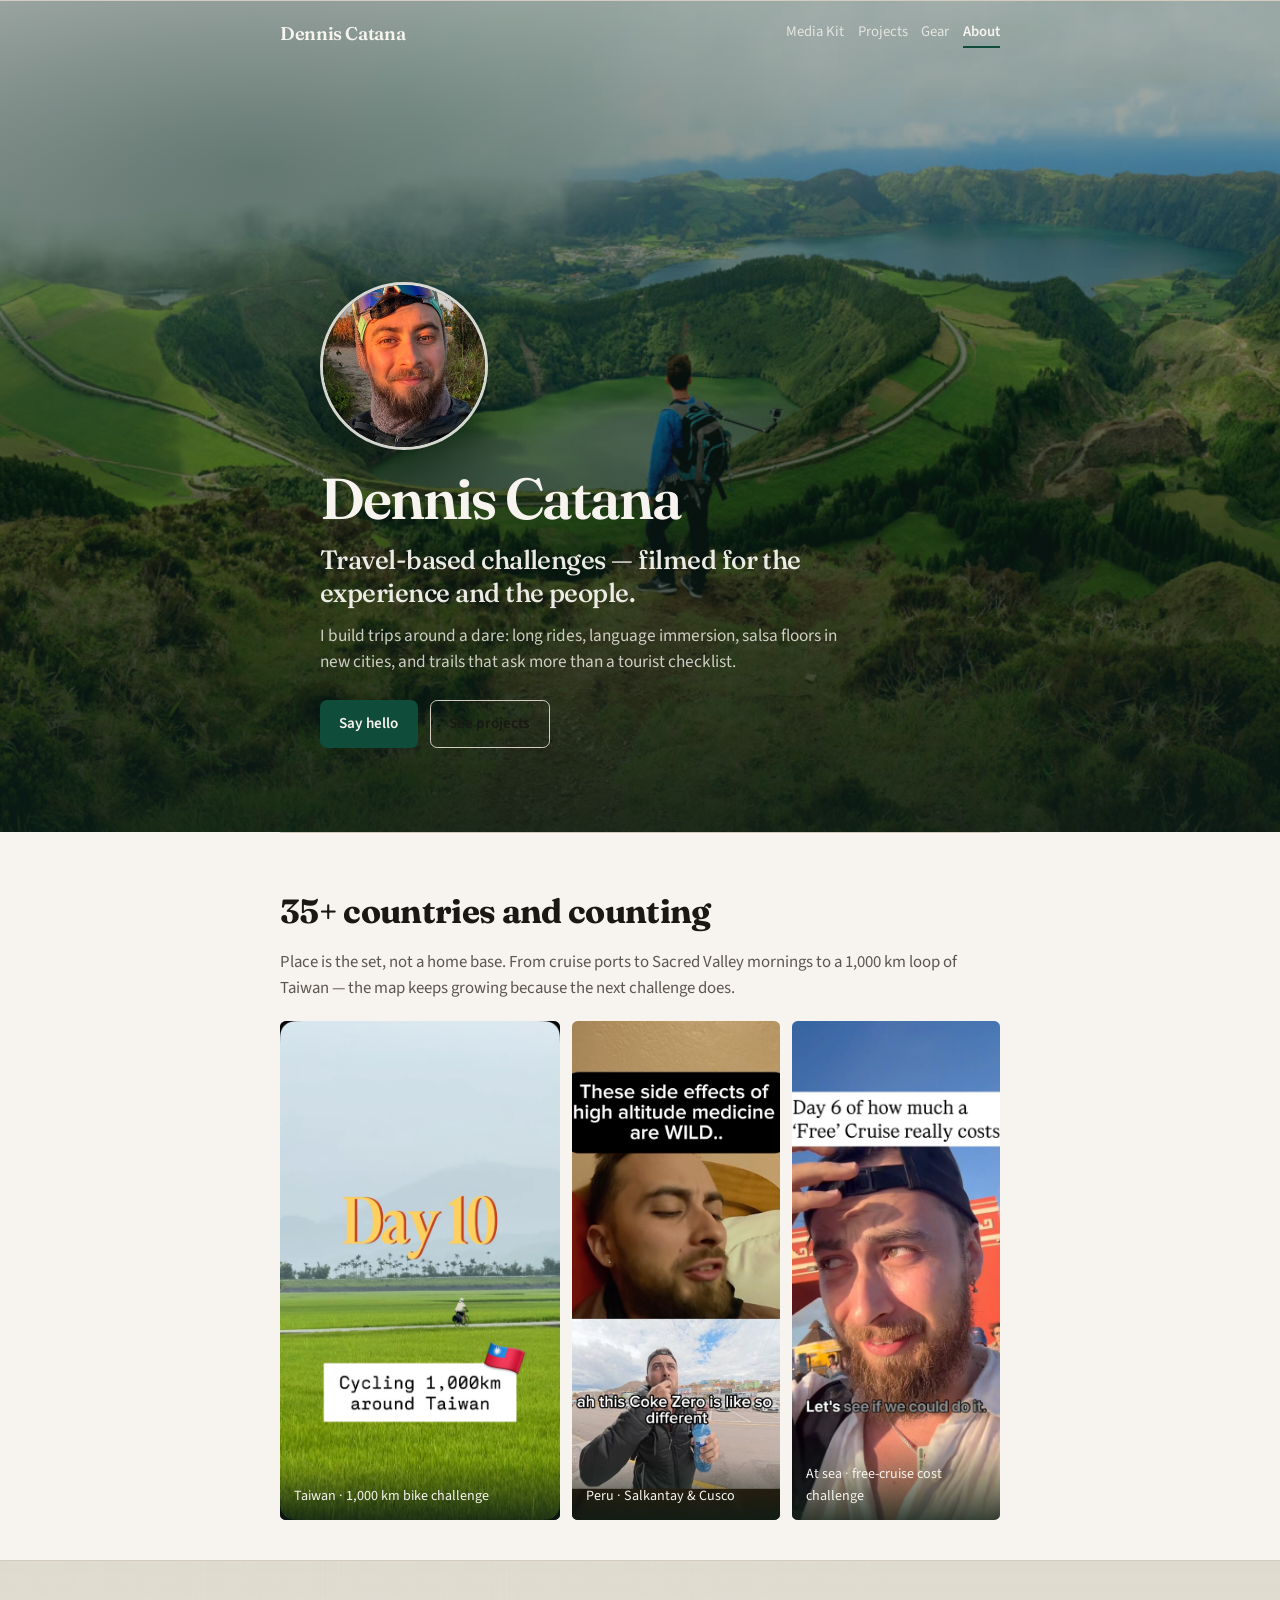
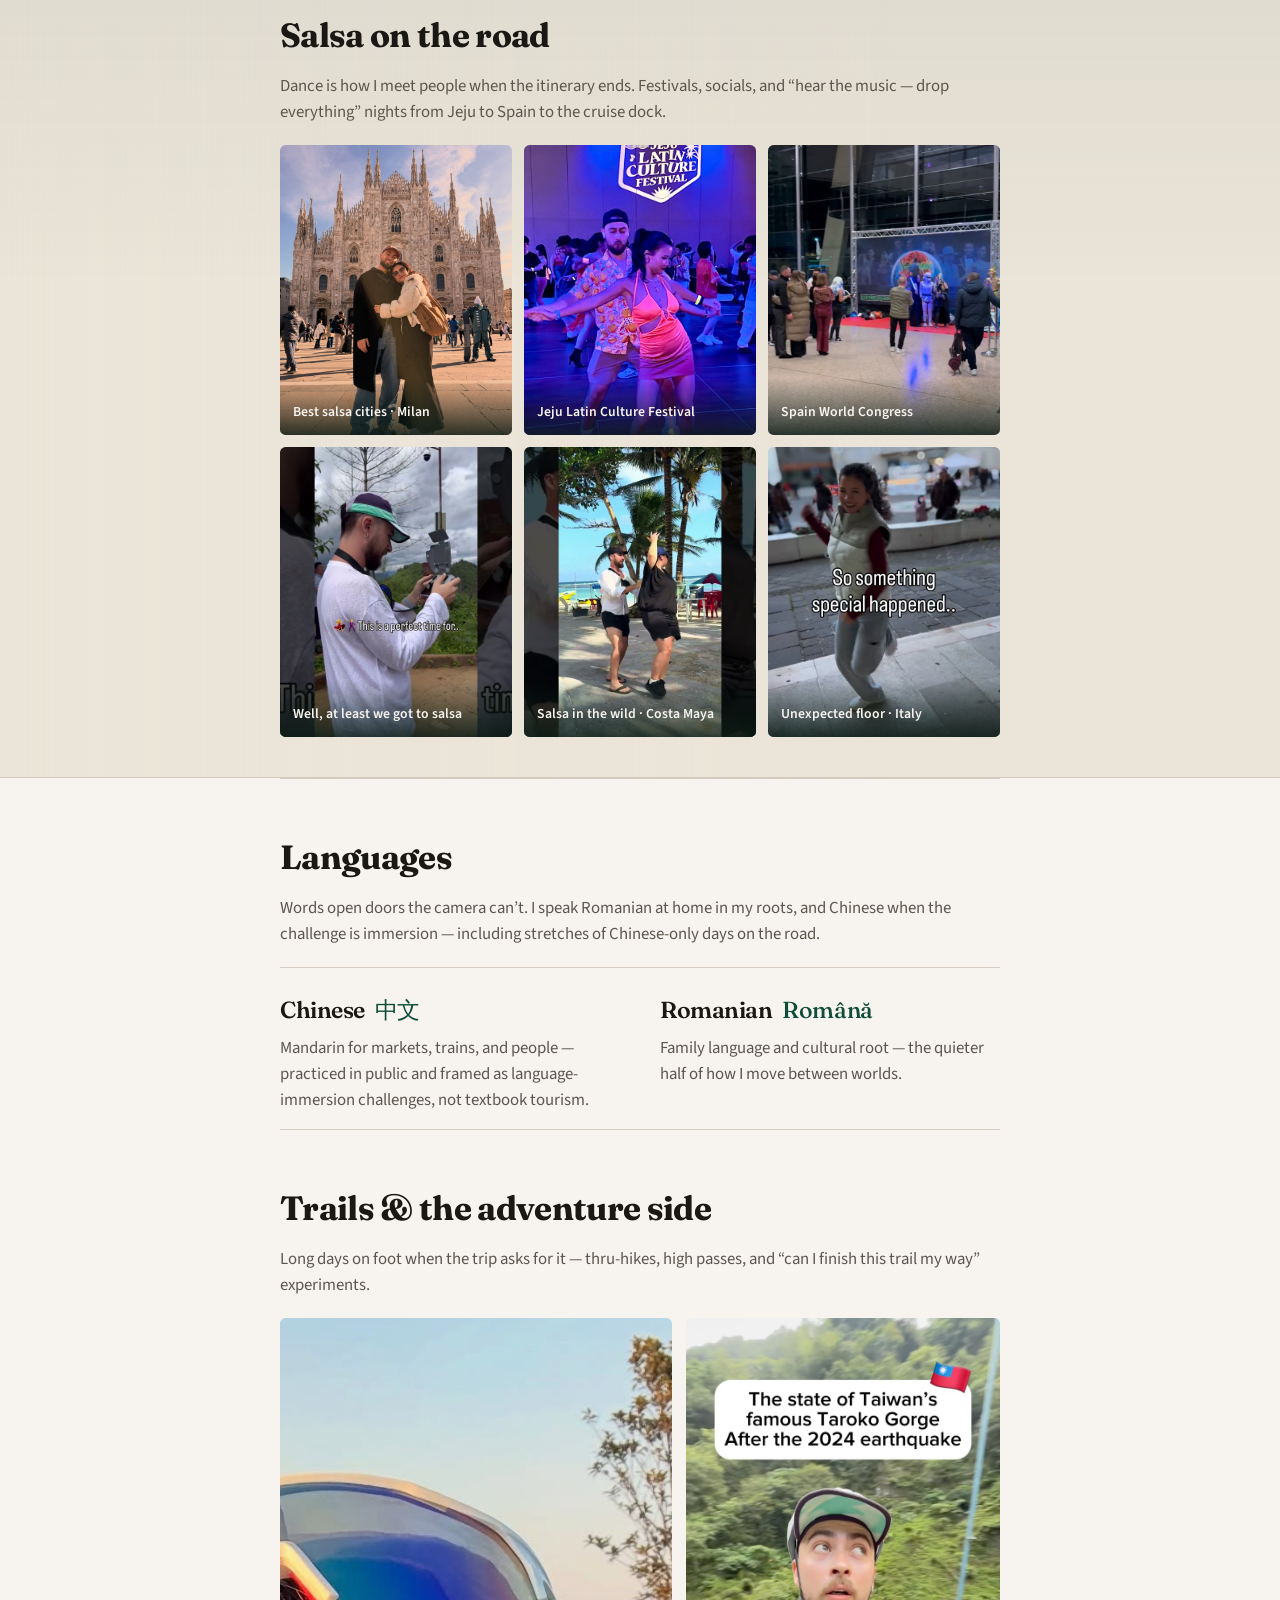
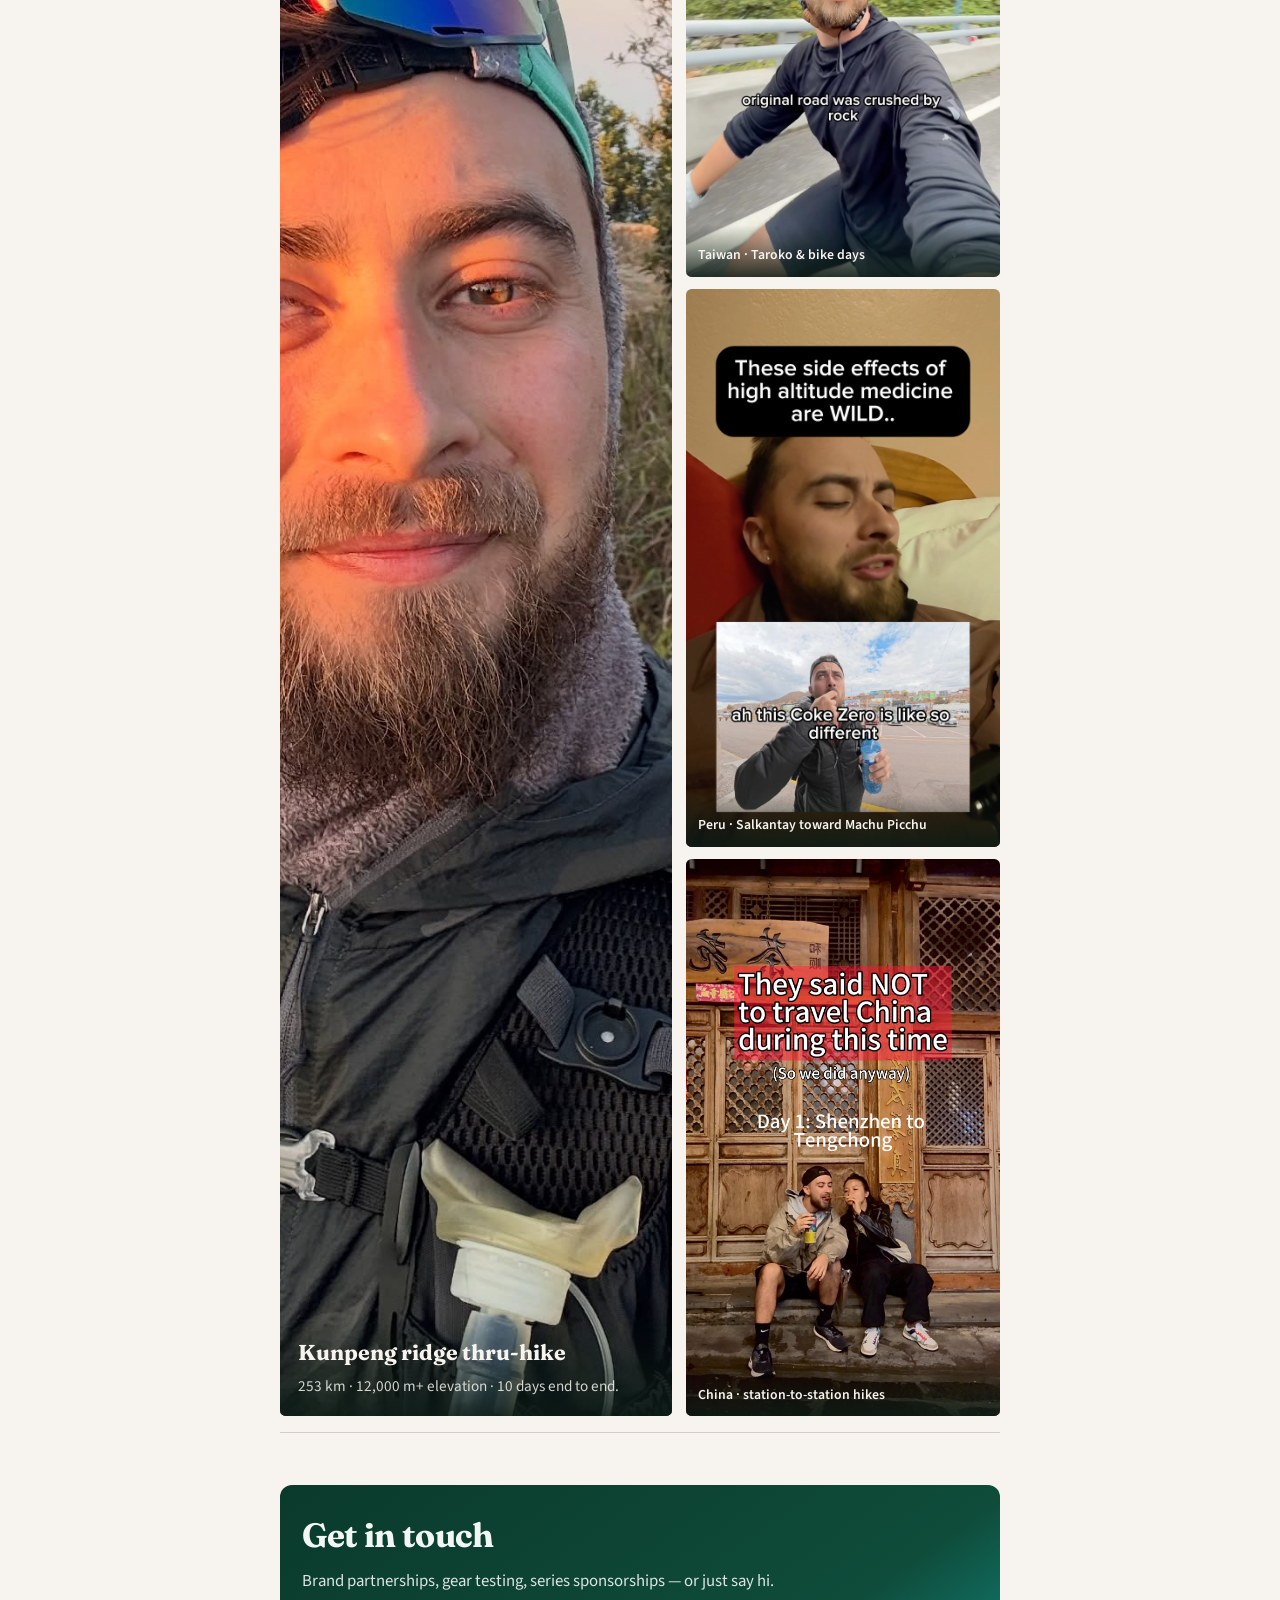
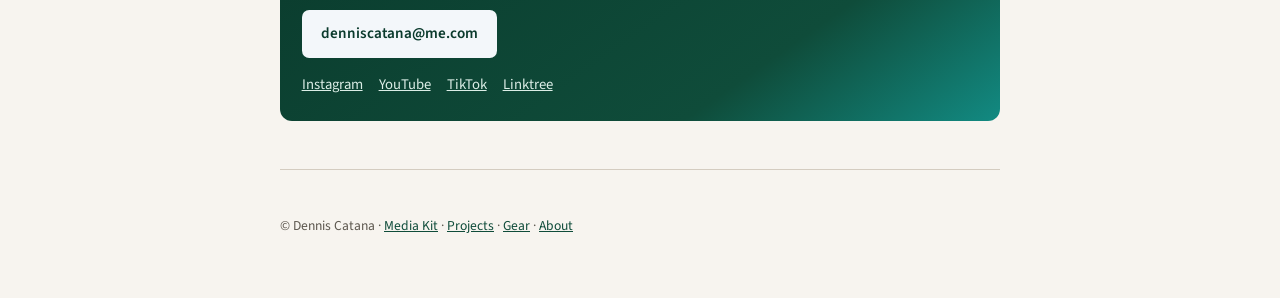
==== about.html @ beec0f06 "Build Out About page with portrait, travel, salsa, languages, trails Replace the thin About stub wit" ====
<!DOCTYPE html>
<html lang="en">
  <head>
    <meta charset="utf-8" />
    <meta name="viewport" content="width=device-width, initial-scale=1" />
    <title>About — Dennis Catana</title>
    <meta
      name="description"
      content="About Dennis Catana (@denniscatana) — travel-based challenges across 35+ countries, salsa on the road, Chinese &amp; Romanian, and long trails."
    />
    <link rel="preconnect" href="https://fonts.googleapis.com" />
    <link rel="preconnect" href="https://fonts.gstatic.com" crossorigin />
    <link
      href="https://fonts.googleapis.com/css2?family=Fraunces:opsz,wght@9..144,500;9..144,600&family=Source+Sans+3:wght@400;600&display=swap"
      rel="stylesheet"
    />
    <link rel="stylesheet" href="styles.css" />
  </head>
  <body class="page-about">
    <header class="site-header site-header--about wrap">
      <a class="logo" href="index.html">Dennis Catana</a>
      <nav class="nav no-print" aria-label="Primary">
        <a href="index.html">Media Kit</a>
        <a href="projects.html">Projects</a>
        <a href="gear.html">Gear</a>
        <a class="active" href="about.html">About</a>
      </nav>
    </header>

    <main id="top">
      <section class="about-hero" aria-label="About Dennis">
        <div class="about-hero__media" aria-hidden="true">
          <img
            src="assets/about/cover.jpg"
            alt=""
            width="2400"
            height="731"
            decoding="async"
            fetchpriority="high"
          />
        </div>
        <div class="about-hero__veil" aria-hidden="true"></div>
        <div class="about-hero__inner wrap">
          <img
            class="about-hero__portrait"
            src="assets/about/portrait.jpg"
            alt="Dennis Catana on trail"
            width="320"
            height="320"
            decoding="async"
          />
          <p class="about-hero__brand">Dennis Catana</p>
          <h1 class="about-hero__headline">
            Travel-based challenges — filmed for the experience and the people.
          </h1>
          <p class="about-hero__lede">
            I build trips around a dare: long rides, language immersion, salsa floors in new cities,
            and trails that ask more than a tourist checklist.
          </p>
          <div class="about-hero__cta cta-row no-print">
            <a class="btn btn-primary" href="#contact">Say hello</a>
            <a class="btn btn-ghost btn-ghost--on-dark" href="projects.html">See projects</a>
          </div>
        </div>
      </section>

      <section id="travel" class="about-section wrap">
        <h2>35+ countries and counting</h2>
        <p class="section-intro">
          Place is the set, not a home base. From cruise ports to Sacred Valley mornings to a
          1,000&nbsp;km loop of Taiwan — the map keeps growing because the next challenge does.
        </p>
        <div class="about-mosaic" role="list">
          <figure class="about-mosaic__item about-mosaic__item--wide" role="listitem">
            <img src="assets/about/travel-taiwan.jpg" alt="Cycling through Taiwan" width="1200" height="800" loading="lazy" />
            <figcaption>Taiwan · 1,000&nbsp;km bike challenge</figcaption>
          </figure>
          <figure class="about-mosaic__item" role="listitem">
            <img src="assets/about/travel-peru.jpg" alt="Peru trek landscape" width="800" height="1000" loading="lazy" />
            <figcaption>Peru · Salkantay &amp; Cusco</figcaption>
          </figure>
          <figure class="about-mosaic__item" role="listitem">
            <img src="assets/about/travel-cruise.jpg" alt="Cruise travel still" width="800" height="1000" loading="lazy" />
            <figcaption>At sea · free-cruise cost challenge</figcaption>
          </figure>
        </div>
      </section>

      <section id="salsa" class="about-section about-section--band">
        <div class="wrap">
          <h2>Salsa on the road</h2>
          <p class="section-intro">
            Dance is how I meet people when the itinerary ends. Festivals, socials, and
            “hear the music — drop everything” nights from Jeju to Spain to the cruise dock.
          </p>
          <div class="about-gallery">
            <a
              class="about-gallery__cell"
              href="https://www.instagram.com/p/DWNm6orlNUp/"
              target="_blank"
              rel="noopener"
            >
              <img src="assets/about/salsa-cities.jpg" alt="Salsa travel in Milan" width="800" height="1000" loading="lazy" />
              <span class="about-gallery__label">Best salsa cities · Milan</span>
            </a>
            <a
              class="about-gallery__cell"
              href="https://www.instagram.com/reel/DMVminIO8F7/"
              target="_blank"
              rel="noopener"
            >
              <img src="assets/about/salsa-jeju.jpg" alt="Salsa at Jeju Latin Culture Festival" width="800" height="1000" loading="lazy" />
              <span class="about-gallery__label">Jeju Latin Culture Festival</span>
            </a>
            <a
              class="about-gallery__cell"
              href="https://www.instagram.com/reel/DW3nvwpD9F5/"
              target="_blank"
              rel="noopener"
            >
              <img src="assets/about/salsa-spain.jpg" alt="Salsa congress in Spain" width="800" height="1000" loading="lazy" />
              <span class="about-gallery__label">Spain World Congress</span>
            </a>
            <a
              class="about-gallery__cell"
              href="https://www.youtube.com/watch?v=R69nSvYVrhM"
              target="_blank"
              rel="noopener"
            >
              <img src="assets/about/salsa-yt-0.jpg" alt="Salsa clip from YouTube" width="1280" height="720" loading="lazy" />
              <span class="about-gallery__label">Well, at least we got to salsa</span>
            </a>
            <a
              class="about-gallery__cell"
              href="https://www.youtube.com/watch?v=ZdBHVzDdWPQ"
              target="_blank"
              rel="noopener"
            >
              <img src="assets/about/salsa-yt-1.jpg" alt="Street salsa when music starts" width="1280" height="720" loading="lazy" />
              <span class="about-gallery__label">Salsa in the wild · Costa Maya</span>
            </a>
            <a
              class="about-gallery__cell"
              href="https://www.instagram.com/reel/DWVgsiQCAW4/"
              target="_blank"
              rel="noopener"
            >
              <img src="assets/about/salsa-street.jpg" alt="Unexpected dance moment on the road" width="800" height="1000" loading="lazy" />
              <span class="about-gallery__label">Unexpected floor · Italy</span>
            </a>
          </div>
        </div>
      </section>

      <section id="languages" class="about-section wrap">
        <h2>Languages</h2>
        <p class="section-intro">
          Words open doors the camera can’t. I speak Romanian at home in my roots, and Chinese
          when the challenge is immersion — including stretches of Chinese-only days on the road.
        </p>
        <ul class="about-langs">
          <li class="about-langs__item">
            <p class="about-langs__name">Chinese <span lang="zh">中文</span></p>
            <p class="about-langs__note">
              Mandarin for markets, trains, and people — practiced in public and framed as
              language-immersion challenges, not textbook tourism.
            </p>
          </li>
          <li class="about-langs__item">
            <p class="about-langs__name">Romanian <span lang="ro">Română</span></p>
            <p class="about-langs__note">
              Family language and cultural root — the quieter half of how I move between worlds.
            </p>
          </li>
        </ul>
      </section>

      <section id="adventure" class="about-section wrap">
        <h2>Trails &amp; the adventure side</h2>
        <p class="section-intro">
          Long days on foot when the trip asks for it — thru-hikes, high passes, and “can I finish
          this trail my way” experiments.
        </p>
        <div class="about-adventure">
          <a
            class="about-adventure__feature"
            href="https://www.instagram.com/p/DW4D0SaD7mV/"
            target="_blank"
            rel="noopener"
          >
            <img
              src="assets/about/adventure-kunpeng.jpg"
              alt="Kunpeng ridge thru-hike"
              width="1200"
              height="900"
              loading="lazy"
            />
            <div class="about-adventure__copy">
              <h3>Kunpeng ridge thru-hike</h3>
              <p>253&nbsp;km · 12,000&nbsp;m+ elevation · 10 days end to end.</p>
            </div>
          </a>
          <div class="about-adventure__stack">
            <a
              class="about-adventure__tile"
              href="https://www.instagram.com/reel/DaZS0GGIxkK/"
              target="_blank"
              rel="noopener"
            >
              <img src="assets/about/adventure-taroko.jpg" alt="Taroko Gorge Taiwan" width="800" height="1000" loading="lazy" />
              <span>Taiwan · Taroko &amp; bike days</span>
            </a>
            <a
              class="about-adventure__tile"
              href="projects.html"
            >
              <img src="assets/about/adventure-peru.jpg" alt="Peru high-altitude trek" width="800" height="1000" loading="lazy" />
              <span>Peru · Salkantay toward Machu Picchu</span>
            </a>
            <a
              class="about-adventure__tile"
              href="projects.html"
            >
              <img src="assets/about/adventure-china.jpg" alt="Trail day in China" width="800" height="1000" loading="lazy" />
              <span>China · station-to-station hikes</span>
            </a>
          </div>
        </div>
      </section>

      <section id="contact" class="about-section wrap">
        <div class="contact-box">
          <h2>Get in touch</h2>
          <p>Brand partnerships, gear testing, series sponsorships — or just say hi.</p>
          <a class="btn btn-primary" href="mailto:denniscatana@me.com">denniscatana@me.com</a>
          <div class="links">
            <a href="https://www.instagram.com/denniscatana/" target="_blank" rel="noopener">Instagram</a>
            <a href="https://www.youtube.com/@denniscatana" target="_blank" rel="noopener">YouTube</a>
            <a href="https://www.tiktok.com/@denniscatanaa" target="_blank" rel="noopener">TikTok</a>
            <a href="https://linktr.ee/denniscatana" target="_blank" rel="noopener">Linktree</a>
          </div>
        </div>
      </section>
    </main>

    <footer class="site-footer wrap">
      <p>
        © Dennis Catana ·
        <a href="index.html">Media Kit</a> ·
        <a href="projects.html">Projects</a> ·
        <a href="gear.html">Gear</a> ·
        <a href="about.html">About</a>
      </p>
    </footer>
  </body>
</html>
---- styles.css ----
:root {
  --bg: #f7f4ef;
  --bg-deep: #ebe4d8;
  --ink: #1a1814;
  --muted: #5c574e;
  --line: #d4ccc0;
  --accent: #0f4c3a;
  --accent-soft: #dceee7;
  --accent-deep: #0a3a2c;
  --card: #fffcf7;
  --max: 720px;
  --font-display: "Fraunces", Georgia, serif;
  --font-body: "Source Sans 3", system-ui, sans-serif;
  --hero-ink: #f7f4ef;
  --hero-muted: rgba(247, 244, 239, 0.8);
}

*,
*::before,
*::after {
  box-sizing: border-box;
}

html {
  scroll-behavior: smooth;
}

body {
  margin: 0;
  font-family: var(--font-body);
  font-size: 1.05rem;
  line-height: 1.55;
  color: var(--ink);
  background:
    radial-gradient(1200px 600px at 10% -10%, #e8f0ea 0%, transparent 55%),
    radial-gradient(900px 500px at 100% 0%, #f0e6d8 0%, transparent 50%),
    var(--bg);
}

a {
  color: var(--accent);
}

img {
  max-width: 100%;
  display: block;
}

.wrap {
  width: min(100% - 2rem, var(--max));
  margin-inline: auto;
}

.site-header {
  padding: 1.25rem 0 0.5rem;
  display: flex;
  align-items: center;
  justify-content: space-between;
  gap: 1rem;
  flex-wrap: wrap;
}

.logo {
  font-family: var(--font-display);
  font-weight: 600;
  font-size: 1.15rem;
  letter-spacing: -0.02em;
  text-decoration: none;
  color: var(--ink);
}

.nav {
  display: flex;
  gap: 0.85rem;
  flex-wrap: wrap;
  font-size: 0.92rem;
}

.nav a {
  text-decoration: none;
  color: var(--muted);
}

.nav a:hover {
  color: var(--accent);
}

.hero {
  padding: 2.5rem 0 2rem;
}

.eyebrow {
  font-size: 0.8rem;
  text-transform: uppercase;
  letter-spacing: 0.12em;
  color: var(--muted);
  margin: 0 0 0.75rem;
}

.hero h1 {
  font-family: var(--font-display);
  font-weight: 600;
  font-size: clamp(2.2rem, 6vw, 3.1rem);
  line-height: 1.1;
  letter-spacing: -0.03em;
  margin: 0 0 1rem;
}

.lede {
  font-size: 1.15rem;
  color: var(--muted);
  max-width: 38rem;
  margin: 0 0 1.5rem;
}

.meta-row {
  display: flex;
  flex-wrap: wrap;
  gap: 0.5rem 0.75rem;
  margin-bottom: 1.5rem;
}

.pill {
  display: inline-flex;
  align-items: center;
  padding: 0.35rem 0.7rem;
  border: 1px solid var(--line);
  border-radius: 999px;
  background: var(--card);
  font-size: 0.85rem;
  color: var(--muted);
  text-decoration: none;
}

.pill strong {
  color: var(--ink);
  font-weight: 600;
  margin-right: 0.25rem;
}

.cta-row {
  display: flex;
  flex-wrap: wrap;
  gap: 0.75rem;
}

.btn {
  display: inline-flex;
  align-items: center;
  justify-content: center;
  padding: 0.7rem 1.15rem;
  border-radius: 0.45rem;
  font-weight: 600;
  text-decoration: none;
  border: 1px solid transparent;
  cursor: pointer;
  font-family: inherit;
  font-size: 0.95rem;
}

.btn-primary {
  background: var(--accent);
  color: #f7f4ef;
}

.btn-ghost--on-dark,
button.btn-ghost--on-dark {
  border-color: rgba(243, 247, 250, 0.35);
  color: var(--hero-ink);
  background: transparent;
  -webkit-appearance: none;
  appearance: none;
}

.btn-ghost--on-dark:hover,
button.btn-ghost--on-dark:hover {
  background: rgba(243, 247, 250, 0.1);
  color: var(--hero-ink);
}

.btn-primary:hover {
  filter: brightness(1.08);
}

.btn-ghost {
  background: transparent;
  border-color: var(--line);
  color: var(--ink);
}

.btn-ghost:hover {
  background: var(--card);
}

section {
  padding: 2rem 0;
  border-top: 1px solid var(--line);
}

h2 {
  font-family: var(--font-display);
  font-size: 1.55rem;
  letter-spacing: -0.02em;
  margin: 0 0 0.75rem;
}

h3 {
  font-family: var(--font-display);
  font-size: 1.15rem;
  margin: 0 0 0.4rem;
}

.section-intro {
  color: var(--muted);
  margin: 0 0 1.25rem;
}

.stats {
  display: grid;
  grid-template-columns: repeat(3, 1fr);
  gap: 0.75rem;
}

@media (max-width: 560px) {
  .stats {
    grid-template-columns: repeat(2, 1fr);
  }
}

.stat {
  background: var(--card);
  border: 1px solid var(--line);
  border-radius: 0.6rem;
  padding: 1rem 0.9rem;
}

.stat .value {
  font-family: var(--font-display);
  font-size: 1.55rem;
  font-weight: 600;
  letter-spacing: -0.02em;
  color: var(--accent);
}

.stat .label {
  font-size: 0.8rem;
  color: var(--muted);
  margin-top: 0.2rem;
}

.kit-metrics {
  display: grid;
  grid-template-columns: repeat(3, minmax(0, 1fr));
  gap: 0.75rem;
  margin: 0 0 2rem;
}

.kit-metric {
  background: var(--card);
  border: 1px solid var(--line);
  border-radius: 0.75rem;
  padding: 1.15rem 1rem 1.05rem;
  text-align: left;
  color: inherit;
  display: flex;
  flex-direction: column;
  justify-content: space-between;
  gap: 0.55rem;
  min-height: 7.25rem;
}

.kit-metric--lead {
  background:
    linear-gradient(160deg, rgba(15, 76, 58, 0.08), transparent 55%),
    var(--card);
}

.kit-metric--action {
  cursor: pointer;
  text-decoration: none;
  font: inherit;
  transition: border-color 0.15s ease, transform 0.15s ease, box-shadow 0.15s ease;
}

.kit-metric--action:hover,
.kit-metric--action:focus-visible {
  border-color: rgba(15, 76, 58, 0.45);
  box-shadow: 0 8px 22px rgba(12, 40, 28, 0.08);
  transform: translateY(-1px);
  outline: none;
}

.kit-metric__title {
  font-family: var(--font-display);
  font-size: 0.92rem;
  font-weight: 600;
  letter-spacing: -0.01em;
  color: var(--ink);
}

.kit-metric__stack {
  list-style: none;
  margin: 0;
  padding: 0;
  display: grid;
  gap: 0.35rem;
  font-size: 0.98rem;
  line-height: 1.25;
  color: var(--muted);
}

.kit-metric__stack strong {
  font-family: var(--font-display);
  font-weight: 600;
  font-size: 1.12rem;
  letter-spacing: -0.03em;
  color: var(--accent);
  margin-right: 0.2rem;
}

.kit-metric__stack--compact {
  gap: 0.2rem;
  font-size: 0.84rem;
}

.kit-metric__stack--compact strong {
  font-size: 1rem;
}

.kit-metric--series .kit-metric__row {
  align-items: flex-start;
}

.kit-metric__series-name {
  font-family: var(--font-display);
  font-size: 0.84rem;
  font-weight: 600;
  letter-spacing: -0.015em;
  line-height: 1.25;
  color: var(--ink);
  display: -webkit-box;
  -webkit-line-clamp: 2;
  -webkit-box-orient: vertical;
  overflow: hidden;
}

.kit-metric__value {
  display: flex;
  align-items: center;
  gap: 0.4rem;
  flex-wrap: wrap;
  font-family: var(--font-display);
  font-size: clamp(1.35rem, 2.4vw, 1.75rem);
  font-weight: 600;
  letter-spacing: -0.03em;
  line-height: 1.05;
  color: var(--accent);
}

.kit-metric__row {
  display: flex;
  align-items: center;
  gap: 0.7rem;
  min-width: 0;
}

.kit-metric__thumb {
  width: 3.15rem;
  height: 4.05rem;
  object-fit: cover;
  border-radius: 0.45rem;
  flex: 0 0 auto;
  border: 1px solid rgba(15, 76, 58, 0.18);
  background: #1a3329;
}

.kit-metric__copy {
  min-width: 0;
  display: flex;
  flex-direction: column;
  gap: 0.35rem;
}

.kit-metric__ico {
  display: inline-flex;
  width: 1.05em;
  height: 1.05em;
  flex: 0 0 auto;
  color: var(--accent);
}

.kit-metric__ico svg {
  width: 100%;
  height: 100%;
  display: block;
}

.kit-metric__ico--trail {
  width: 0.85em;
  height: 0.85em;
  opacity: 0.85;
}

.kit-metric__label {
  font-size: 0.86rem;
  line-height: 1.35;
  color: var(--muted);
}

@media (max-width: 820px) {
  .kit-metrics {
    grid-template-columns: 1fr;
  }
}

.proof-list {
  list-style: none;
  padding: 0;
  margin: 1rem 0 0;
  display: grid;
  gap: 0.65rem;
}

.proof-list li {
  background: var(--card);
  border: 1px solid var(--line);
  border-radius: 0.55rem;
  padding: 0.85rem 1rem;
  display: grid;
  grid-template-columns: 1fr auto;
  gap: 0.35rem 1rem;
  align-items: baseline;
}

.proof-list .title {
  font-weight: 600;
}

.proof-list .views {
  font-family: var(--font-display);
  font-weight: 600;
  color: var(--accent);
  white-space: nowrap;
}

.proof-list .note {
  grid-column: 1 / -1;
  font-size: 0.88rem;
  color: var(--muted);
}

.card-stack {
  display: grid;
  gap: 0.85rem;
}

.card {
  background: var(--card);
  border: 1px solid var(--line);
  border-radius: 0.65rem;
  padding: 1.1rem 1.15rem;
}

.card .tag {
  display: inline-block;
  font-size: 0.72rem;
  text-transform: uppercase;
  letter-spacing: 0.1em;
  color: var(--accent);
  background: var(--accent-soft);
  padding: 0.2rem 0.5rem;
  border-radius: 999px;
  margin-bottom: 0.55rem;
}

.card p {
  margin: 0.35rem 0 0;
  color: var(--muted);
  font-size: 0.95rem;
}

.card ul {
  margin: 0.5rem 0 0;
  padding-left: 1.1rem;
  color: var(--muted);
  font-size: 0.95rem;
}

.rates {
  width: 100%;
  border-collapse: collapse;
  font-size: 0.95rem;
}

.rates th,
.rates td {
  text-align: left;
  padding: 0.65rem 0.4rem;
  border-bottom: 1px solid var(--line);
}

.rates th {
  font-size: 0.78rem;
  text-transform: uppercase;
  letter-spacing: 0.08em;
  color: var(--muted);
  font-weight: 600;
}

.fineprint {
  font-size: 0.85rem;
  color: var(--muted);
  margin-top: 0.75rem;
}

.contact-box {
  background: linear-gradient(145deg, var(--accent-deep) 0%, var(--accent) 70%, #128a82 100%);
  color: #f2f7f4;
  border-radius: 0.75rem;
  padding: 1.5rem 1.35rem;
}

.contact-box h2 {
  color: inherit;
  margin-bottom: 0.4rem;
}

.contact-box p {
  margin: 0 0 1rem;
  opacity: 0.9;
}

.contact-box a.btn-primary {
  background: #f3f7fa;
  color: var(--accent-deep);
}

.contact-box .links {
  display: flex;
  flex-wrap: wrap;
  gap: 0.75rem 1rem;
  margin-top: 1rem;
  font-size: 0.92rem;
}

.contact-box .links a {
  color: #dceee7;
}

.site-footer {
  padding: 2rem 0 3rem;
  color: var(--muted);
  font-size: 0.85rem;
  border-top: 1px solid var(--line);
}

/* ==========================================================================
   Media Kit redesign (index)
   ========================================================================== */

.page-kit .site-header--kit {
  position: absolute;
  top: 0;
  left: 0;
  right: 0;
  z-index: 5;
  width: min(100% - 2rem, var(--max));
  margin-inline: auto;
  padding-top: 1.25rem;
}

.page-kit .site-header--kit .logo,
.page-kit .site-header--kit .nav a {
  color: var(--hero-muted);
}

.page-kit .site-header--kit .logo {
  color: var(--hero-ink);
}

.page-kit .site-header--kit .nav a:hover,
.page-kit .site-header--kit .nav a.active {
  color: var(--hero-ink);
}

.page-kit .site-header--kit .nav a.active {
  border-bottom-color: rgba(243, 247, 250, 0.65);
}

.kit-hero {
  position: relative;
  min-height: min(100vh, 820px);
  display: flex;
  align-items: flex-end;
  padding: 6.5rem 0 3.25rem;
  color: var(--hero-ink);
  overflow: hidden;
  isolation: isolate;
}

.kit-hero__cover {
  position: absolute;
  inset: 0;
  z-index: 0;
  overflow: hidden;
}

.kit-hero__cover img {
  width: 100%;
  height: 100%;
  object-fit: cover;
  object-position: center 42%;
  transform: scale(1.04);
  animation: kit-cover-drift 22s ease-in-out infinite alternate;
}

.kit-hero__veil {
  position: absolute;
  inset: 0;
  z-index: 1;
  pointer-events: none;
  background:
    linear-gradient(
      180deg,
      rgba(6, 18, 14, 0.55) 0%,
      rgba(8, 28, 22, 0.42) 28%,
      rgba(10, 36, 28, 0.72) 62%,
      rgba(8, 24, 18, 0.92) 100%
    ),
    linear-gradient(
      105deg,
      rgba(8, 30, 22, 0.55) 0%,
      rgba(8, 30, 22, 0.15) 48%,
      rgba(12, 40, 32, 0.35) 100%
    );
}

.kit-hero__reels {
  position: relative;
  width: calc(100% + 2rem);
  margin: 0 -1rem 1.1rem;
  height: clamp(8.75rem, 20vw, 12.5rem);
  overflow: hidden;
  pointer-events: none;
  opacity: 0;
  mask-image: linear-gradient(
    90deg,
    transparent 0%,
    #000 8%,
    #000 92%,
    transparent 100%
  );
  -webkit-mask-image: linear-gradient(
    90deg,
    transparent 0%,
    #000 8%,
    #000 92%,
    transparent 100%
  );
  transition: opacity 0.6s ease;
}

.kit-hero__reels.is-ready {
  opacity: 1;
}

.kit-hero__reels-track {
  display: flex;
  align-items: flex-end;
  gap: 0.75rem;
  width: max-content;
  height: 100%;
  padding-inline: 0.5rem;
  will-change: transform;
  animation: none;
}

.kit-hero__reels.is-ready .kit-hero__reels-track {
  animation: kit-reels-scroll 28s linear infinite;
}

.kit-hero__reel {
  position: relative;
  flex: 0 0 auto;
  width: clamp(4.1rem, 8.5vw, 5.6rem);
  aspect-ratio: 9 / 16;
  border-radius: 0.7rem;
  overflow: hidden;
  border: 1px solid rgba(247, 244, 239, 0.35);
  box-shadow: 0 10px 28px rgba(0, 0, 0, 0.38);
  opacity: 0.88;
  transform: rotate(-3deg) translateY(0.2rem);
  filter: saturate(1.02) brightness(0.98);
}

.kit-hero__reel:nth-child(even) {
  transform: rotate(2.75deg) translateY(-0.35rem);
  opacity: 0.92;
}

.kit-hero__reel:nth-child(3n) {
  transform: rotate(-1.25deg) translateY(0.1rem);
  opacity: 0.86;
}

.kit-hero__reel img {
  width: 100%;
  height: 100%;
  object-fit: cover;
  display: block;
}

.kit-hero__reel-meta {
  position: absolute;
  left: 0.3rem;
  right: 0.3rem;
  bottom: 0.3rem;
  display: flex;
  flex-wrap: wrap;
  gap: 0.2rem 0.35rem;
  align-items: center;
  font-size: 0.56rem;
  font-weight: 600;
  letter-spacing: 0.01em;
  color: #f7f4ef;
  text-shadow: 0 1px 3px rgba(0, 0, 0, 0.75);
  line-height: 1;
}

.kit-hero__reel-stat {
  display: inline-flex;
  align-items: center;
  gap: 0.15rem;
  max-width: 100%;
}

.kit-hero__reel-ico {
  width: 0.7rem;
  height: 0.7rem;
  flex: 0 0 auto;
  filter: drop-shadow(0 1px 2px rgba(0, 0, 0, 0.65));
}

@keyframes kit-cover-drift {
  from {
    transform: scale(1.04) translate3d(0, 0, 0);
  }
  to {
    transform: scale(1.08) translate3d(-1.2%, 0.8%, 0);
  }
}

@keyframes kit-reels-scroll {
  from {
    transform: translate3d(0, 0, 0);
  }
  to {
    transform: translate3d(-50%, 0, 0);
  }
}

.kit-hero__inner {
  position: relative;
  z-index: 3;
  padding-bottom: 0.5rem;
  animation: kit-hero-rise 0.9s cubic-bezier(0.22, 1, 0.36, 1) both;
}

@keyframes kit-hero-rise {
  from {
    opacity: 0;
    transform: translateY(1.25rem);
  }
  to {
    opacity: 1;
    transform: translateY(0);
  }
}

.kit-hero__identity {
  display: flex;
  align-items: center;
  gap: 1rem;
  margin: 0 0 1.15rem;
  position: relative;
}

.kit-hero__avatar {
  width: clamp(4.5rem, 12vw, 6.5rem);
  height: clamp(4.5rem, 12vw, 6.5rem);
  border-radius: 50%;
  object-fit: cover;
  object-position: center 20%;
  border: 3px solid rgba(247, 244, 239, 0.92);
  box-shadow:
    0 0 0 1px rgba(0, 0, 0, 0.25),
    0 12px 28px rgba(0, 0, 0, 0.35);
  flex: 0 0 auto;
  background: #1a3329;
}

.kit-hero__brand {
  font-family: var(--font-display);
  font-weight: 600;
  font-size: clamp(2.35rem, 8.5vw, 4.25rem);
  line-height: 0.98;
  letter-spacing: -0.035em;
  margin: 0;
  min-width: 0;
  text-shadow:
    0 2px 18px rgba(0, 0, 0, 0.55),
    0 1px 2px rgba(0, 0, 0, 0.4);
}

.kit-hero__headline {
  font-family: var(--font-display);
  font-weight: 600;
  font-size: clamp(1.35rem, 3.6vw, 1.85rem);
  line-height: 1.25;
  letter-spacing: -0.02em;
  max-width: 22ch;
  margin: 0 0 1rem;
  color: var(--hero-ink);
  text-shadow: 0 1px 12px rgba(0, 0, 0, 0.35);
}

.kit-hero__lede {
  font-size: 1.08rem;
  line-height: 1.55;
  color: var(--hero-muted);
  max-width: 36rem;
  margin: 0 0 1.6rem;
  text-shadow: 0 1px 10px rgba(0, 0, 0, 0.3);
}

.kit-hero__cta {
  margin-bottom: 0.35rem;
}

.kit-section {
  padding: 2.5rem 0;
  border-top: 1px solid var(--line);
}

.kit-section--contact {
  border-top: none;
  padding-top: 1.5rem;
}

.kit-section__head {
  display: flex;
  align-items: baseline;
  justify-content: space-between;
  gap: 1rem;
  flex-wrap: wrap;
}

.kit-platforms {
  display: grid;
  gap: 0;
  border-top: 1px solid var(--line);
  margin-bottom: 1rem;
}

.kit-platform {
  display: grid;
  grid-template-columns: 1.1fr 1.2fr 1fr 1.3fr;
  gap: 0.5rem 0.75rem;
  align-items: baseline;
  padding: 0.95rem 0;
  border-bottom: 1px solid var(--line);
  text-decoration: none;
  color: inherit;
  transition: background 0.2s ease, padding-left 0.2s ease;
}

.kit-platform:hover {
  background: rgba(10, 107, 102, 0.05);
  padding-left: 0.35rem;
}

.kit-platform__name {
  font-family: var(--font-display);
  font-weight: 700;
  font-size: 1rem;
}

.kit-platform__handle {
  color: var(--muted);
  font-size: 0.9rem;
}

.kit-platform__stat {
  font-size: 0.88rem;
  color: var(--muted);
}

.kit-platform__stat strong {
  color: var(--ink);
  font-weight: 600;
}

@media (max-width: 640px) {
  .kit-platform {
    grid-template-columns: 1fr 1fr;
  }

  .kit-platform__handle {
    text-align: right;
  }
}

.kit-standout-heading {
  margin: 1.75rem 0 0.4rem;
  font-size: 1.25rem;
}

.kit-standout-intro {
  margin-bottom: 0.85rem;
}

.kit-expand-list {
  list-style: none;
  padding: 0;
  margin: 0;
  display: grid;
  gap: 0.65rem;
}

.kit-expand-list--pitch {
  margin-top: 0;
}

.kit-expand {
  background: var(--card);
  border: 1px solid var(--line);
  border-radius: 0.65rem;
  overflow: hidden;
  transition: box-shadow 0.2s ease;
}

.kit-expand.is-open {
  box-shadow: 0 10px 28px rgba(26, 24, 20, 0.08);
}

.kit-expand__hit {
  width: 100%;
  display: grid;
  grid-template-columns: 48px 1fr;
  gap: 0.85rem;
  align-items: center;
  min-height: 4.25rem;
  padding: 0.7rem 0.85rem;
  margin: 0;
  border: 0;
  background: transparent;
  color: inherit;
  font: inherit;
  text-align: left;
  cursor: pointer;
}

.kit-expand__hit:hover {
  background: rgba(15, 76, 58, 0.04);
}

.kit-expand.is-open .kit-expand__hit {
  border-bottom: 1px solid var(--line);
  background: rgba(15, 76, 58, 0.03);
}

.kit-expand__peek {
  display: block;
  width: 48px;
  height: 48px;
  border-radius: 0.4rem;
  overflow: hidden;
  background: var(--bg-deep);
  flex-shrink: 0;
}

.kit-expand__peek img {
  width: 100%;
  height: 100%;
  object-fit: cover;
  object-position: center top;
  display: block;
}

.kit-expand__peek--plain {
  background: linear-gradient(160deg, var(--accent-soft), var(--bg-deep));
}

.kit-expand__body {
  display: grid;
  grid-template-columns: 1fr auto;
  gap: 0.15rem 0.75rem;
  align-content: center;
  min-width: 0;
}

.kit-expand__status {
  grid-column: 1 / -1;
  font-size: 0.7rem;
  font-weight: 700;
  text-transform: uppercase;
  letter-spacing: 0.1em;
  color: var(--accent);
}

.kit-expand__title {
  font-family: var(--font-display);
  font-weight: 600;
  font-size: 1.02rem;
  letter-spacing: -0.015em;
}

.kit-expand__views {
  font-family: var(--font-display);
  font-weight: 600;
  color: var(--accent);
  white-space: nowrap;
  align-self: start;
}

.kit-expand__note {
  grid-column: 1 / -1;
  font-size: 0.86rem;
  color: var(--muted);
}

.kit-expand__panel {
  padding: 1rem 0.95rem 1.1rem;
  animation: kit-panel-in 0.28s ease;
}

.kit-expand__panel[hidden] {
  display: none;
}

.kit-expand__panel > p {
  margin: 0 0 0.55rem;
  color: var(--muted);
  font-size: 0.95rem;
}

.kit-expand__meta {
  font-size: 0.9rem !important;
  color: var(--ink) !important;
}

.kit-expand__focus {
  display: grid;
  grid-template-columns: minmax(140px, 180px) 1fr;
  gap: 1rem 1.15rem;
  align-items: start;
}

.kit-phone {
  position: relative;
  display: block;
  border-radius: 0.85rem;
  overflow: hidden;
  background: #111;
  aspect-ratio: 9 / 16;
  max-height: 320px;
  text-decoration: none;
  box-shadow: 0 8px 22px rgba(26, 24, 20, 0.16);
}

.kit-phone img {
  width: 100%;
  height: 100%;
  object-fit: cover;
  object-position: center top;
}

.kit-phone__stats {
  position: absolute;
  left: 0;
  right: 0;
  bottom: 0;
  display: flex;
  flex-wrap: wrap;
  gap: 0.35rem 0.65rem;
  padding: 1.6rem 0.65rem 0.65rem;
  background: linear-gradient(transparent, rgba(0, 0, 0, 0.72));
  color: #fff;
  font-size: 0.78rem;
  font-weight: 600;
}

.kit-expand__copy h3 {
  margin: 0 0 0.35rem;
  font-size: 1.25rem;
}

.kit-expand__platform {
  margin: 0 0 0.75rem;
  color: var(--muted);
  font-size: 0.9rem;
}

.kit-expand__metrics {
  display: flex;
  flex-wrap: wrap;
  gap: 0.45rem 0.85rem;
  margin-bottom: 0.85rem;
  font-size: 0.9rem;
  color: var(--muted);
}

.kit-expand__metrics strong {
  color: var(--ink);
  font-family: var(--font-display);
  font-weight: 600;
}

.kit-expand__metrics--series {
  gap: 0.55rem;
}

.kit-expand__metric--hl {
  display: inline-flex;
  align-items: baseline;
  gap: 0.25rem;
  padding: 0.35rem 0.65rem;
  border-radius: 0.45rem;
  background: rgba(15, 76, 58, 0.1);
  border: 1px solid rgba(15, 76, 58, 0.22);
  color: var(--ink);
  font-size: 0.92rem;
}

.kit-expand__metric--hl strong {
  color: var(--accent);
  font-size: 1.05rem;
}

.kit-expand__series-note {
  margin: 0 0 0.85rem;
  font-size: 0.9rem;
  color: var(--muted);
  line-height: 1.45;
}

.kit-project__hl {
  color: var(--ink);
}

.kit-project__hl strong {
  color: var(--accent);
  font-family: var(--font-display);
  font-weight: 600;
}

.kit-expand__link {
  font-weight: 600;
  text-decoration: none;
}

.kit-project {
  margin-top: 1.1rem;
  padding-top: 0.95rem;
  border-top: 1px solid var(--line);
}

.kit-project__from {
  margin: 0 0 0.55rem;
  font-size: 0.95rem;
  color: var(--muted);
}

.kit-project__from strong {
  color: var(--ink);
  font-family: var(--font-display);
  font-weight: 600;
}

.kit-project__stats {
  display: flex;
  flex-wrap: wrap;
  gap: 0.4rem 0.9rem;
  margin-bottom: 0.65rem;
  font-size: 0.88rem;
  color: var(--muted);
}

.kit-project__stats strong {
  color: var(--accent);
  font-family: var(--font-display);
}

.kit-project__plats {
  width: 100%;
  font-size: 0.82rem;
}

.kit-project__note {
  display: block;
  font-size: 0.78rem;
  color: var(--muted);
  margin-bottom: 0.55rem;
}

.kit-gallery {
  display: flex;
  gap: 0.55rem;
  overflow-x: auto;
  padding-bottom: 0.25rem;
  scroll-snap-type: x proximity;
  -webkit-overflow-scrolling: touch;
}

.kit-gallery__item {
  position: relative;
  flex: 0 0 72px;
  width: 72px;
  height: 96px;
  border-radius: 0.45rem;
  overflow: hidden;
  background: var(--bg-deep);
  scroll-snap-align: start;
  text-decoration: none;
}

.kit-gallery__item img {
  width: 100%;
  height: 100%;
  object-fit: cover;
}

.kit-gallery__views {
  position: absolute;
  left: 0;
  right: 0;
  bottom: 0;
  padding: 0.85rem 0.25rem 0.25rem;
  background: linear-gradient(transparent, rgba(0, 0, 0, 0.7));
  color: #fff;
  font-size: 0.68rem;
  font-weight: 600;
  text-align: center;
}

@keyframes kit-panel-in {
  from {
    opacity: 0;
    transform: translateY(-0.35rem);
  }
  to {
    opacity: 1;
    transform: translateY(0);
  }
}

@media (max-width: 620px) {
  .kit-expand__focus {
    grid-template-columns: 120px 1fr;
  }

  .kit-phone {
    max-height: 240px;
  }
}

@media (max-width: 420px) {
  .kit-expand__focus {
    grid-template-columns: 1fr;
  }

  .kit-phone {
    max-width: 180px;
  }
}

.kit-future {
  list-style: none;
  margin: 0;
  padding: 0;
  border-top: 1px solid var(--line);
}

.kit-future li {
  position: relative;
  padding: 1rem 0 1rem 1.35rem;
  border-bottom: 1px solid var(--line);
  font-family: var(--font-display);
  font-weight: 600;
  font-size: 1.08rem;
  letter-spacing: -0.015em;
  line-height: 1.35;
}

.kit-future li::before {
  content: "";
  position: absolute;
  left: 0;
  top: 1.35rem;
  width: 0.55rem;
  height: 0.55rem;
  border-radius: 50%;
  background: var(--accent);
  box-shadow: 0 0 0 4px var(--accent-soft);
}

.kit-deliverables {
  margin: 0 0 1.25rem;
  padding-left: 1.15rem;
  color: var(--muted);
}

.kit-deliverables li {
  margin: 0.35rem 0;
}

@media (prefers-reduced-motion: reduce) {
  .kit-hero__cover img,
  .kit-hero__reels-track,
  .kit-hero__inner {
    animation: none !important;
  }

  .kit-hero__reels {
    display: none;
  }
}

@media (max-width: 640px) {
  .kit-hero {
    min-height: min(100svh, 720px);
    padding-top: 5.5rem;
  }

  .kit-hero__reels {
    width: calc(100% + 1.5rem);
    margin: 0 -0.75rem 0.85rem;
    height: 7.75rem;
  }

  .kit-hero__identity {
    align-items: flex-end;
    gap: 0.75rem;
  }
}

/* ==========================================================================
   Multi-page Navigation, Wide Layout, Projects Timeline & Gear Page
   ========================================================================== */

.wrap-wide {
  width: min(100% - 2rem, 1180px);
  margin-inline: auto;
}

.nav a.active {
  color: var(--accent);
  font-weight: 600;
  border-bottom: 2px solid var(--accent);
  padding-bottom: 0.15rem;
}

/* Platform Brand Frames (Instagram Gradient, TikTok Teal/Slate, YouTube Red) */
:root {
  --ig-grad: linear-gradient(135deg, #9b2def 0%, #e1306c 52%, #f77737 82%, #fcaf45 100%);
  --tt-grad: linear-gradient(135deg, #25f4ee 0%, #162238 48%, #fe2c55 100%);
  --yt-grad: linear-gradient(135deg, #ff1a1a 0%, #cc0000 65%, #8f0000 100%);
}

.project-block {
  background: var(--card);
  border: 1px solid var(--line);
  border-radius: 0.9rem;
  padding: 1.35rem 1.35rem 1.5rem;
  margin-bottom: 1.75rem;
}

.project-block-header {
  display: flex;
  align-items: flex-start;
  justify-content: space-between;
  gap: 1rem;
  flex-wrap: wrap;
  margin-bottom: 0.9rem;
}

.project-title-row {
  display: flex;
  align-items: center;
  gap: 0.65rem;
  flex-wrap: wrap;
}

.project-title-btn {
  background: none;
  border: none;
  padding: 0;
  font-family: var(--font-display);
  font-size: 1.45rem;
  font-weight: 600;
  color: var(--ink);
  cursor: pointer;
  text-align: left;
  display: inline-flex;
  align-items: center;
  gap: 0.5rem;
}

.project-title-btn:hover {
  color: var(--accent);
}

.project-title-static {
  font-family: var(--font-display);
  font-size: 1.45rem;
  font-weight: 600;
  color: var(--ink);
  margin: 0;
}

.project-sub {
  color: var(--muted);
  font-size: 0.94rem;
  margin: 0.25rem 0 0;
  max-width: 54rem;
}

.project-stats-bar {
  display: grid;
  grid-template-columns: repeat(auto-fit, minmax(6.5rem, 1fr));
  gap: 0.55rem;
  margin: 0 0 1rem;
}

.project-stat {
  background: #f7f2e9;
  border: 1px solid var(--line);
  border-radius: 0.55rem;
  padding: 0.55rem 0.65rem;
  display: flex;
  flex-direction: column;
  gap: 0.15rem;
}

.project-stat .ps-value {
  font-family: var(--font-display);
  font-weight: 600;
  font-size: 1.15rem;
  letter-spacing: -0.02em;
  color: var(--ink);
}

.project-stat .ps-label {
  font-size: 0.72rem;
  text-transform: uppercase;
  letter-spacing: 0.06em;
  color: var(--muted);
}

.peak-totals-row {
  display: flex;
  flex-wrap: nowrap;
  align-items: center;
  gap: 0.55rem 0.7rem;
  margin: 0.55rem 0 0.15rem;
  width: 100%;
}

.peak-totals-row .stat-metric {
  flex-shrink: 0;
}

.stat-metric {
  display: inline-flex;
  align-items: center;
  gap: 0.22rem;
  font-weight: 700;
  font-size: 0.88rem;
  color: var(--ink);
  letter-spacing: -0.01em;
  line-height: 1;
  white-space: nowrap;
}

.stat-metric-icon {
  width: 0.95rem;
  height: 0.95rem;
  display: inline-flex;
  color: var(--muted);
  flex-shrink: 0;
}

.stat-metric-icon svg {
  width: 100%;
  height: 100%;
  display: block;
}

.stats-per-plat-label {
  font-size: 0.72rem;
  font-weight: 600;
  letter-spacing: 0.04em;
  color: var(--muted);
  margin: 0.15rem 0 0.1rem;
}

.peak-platform-peaks {
  display: flex;
  flex-direction: column;
  gap: 0.35rem;
  margin-top: 0.35rem;
}

.mini-peak {
  display: flex;
  align-items: center;
  justify-content: flex-start;
  gap: 0.4rem;
  text-decoration: none;
  color: var(--ink);
  background: var(--card);
  border: 1px solid var(--line);
  border-radius: 0.45rem;
  padding: 0.32rem 0.45rem;
  font-size: 0.8rem;
  min-width: 0;
}

.mini-peak-metrics {
  display: inline-flex;
  align-items: center;
  flex-wrap: nowrap;
  gap: 0.45rem 0.55rem;
  min-width: 0;
}

.mini-peak-metrics .stat-metric {
  font-size: 0.78rem;
  font-weight: 600;
  white-space: nowrap;
  flex-shrink: 0;
}

.mini-peak-metrics .stat-metric-icon {
  width: 0.78rem;
  height: 0.78rem;
}

.mini-peak:hover {
  border-color: var(--accent);
  color: var(--accent);
}

.mini-peak.is-static {
  cursor: default;
}

.mini-peak.is-static:hover {
  border-color: var(--line);
  color: var(--ink);
}

.peak-card-link {
  text-decoration: none;
  display: block;
}

.clip-step-label {
  font-size: 0.72rem;
  font-weight: 600;
  color: var(--muted);
  letter-spacing: 0.02em;
  margin-bottom: 0.35rem;
  text-align: center;
  width: 100%;
}

.feed-filters {
  display: inline-flex;
  gap: 0.3rem;
  flex-wrap: wrap;
}

.feed-filter {
  font-family: inherit;
  font-size: 0.72rem;
  font-weight: 600;
  letter-spacing: 0.04em;
  text-transform: uppercase;
  border: 1px solid var(--line);
  background: var(--card);
  color: var(--muted);
  border-radius: 999px;
  padding: 0.2rem 0.55rem;
  cursor: pointer;
}

.feed-filter:hover {
  border-color: var(--accent);
  color: var(--accent);
}

.feed-filter.is-active {
  background: var(--accent);
  border-color: var(--accent);
  color: #fff;
}

/* Platform logo badges + views chips (Projects) */
.plat-logo-badge {
  width: 1.55rem;
  height: 1.55rem;
  border-radius: 0.4rem;
  display: inline-flex;
  align-items: center;
  justify-content: center;
  color: #fff;
  flex-shrink: 0;
  box-shadow: 0 1px 4px rgba(0, 0, 0, 0.25);
}

.plat-logo-badge svg {
  width: 0.95rem;
  height: 0.95rem;
  display: block;
}

.plat-logo-badge.sm {
  width: 1.25rem;
  height: 1.25rem;
  border-radius: 0.35rem;
}

.plat-logo-badge.sm svg {
  width: 0.78rem;
  height: 0.78rem;
}

.plat-logo-badge.ig {
  background: linear-gradient(135deg, #833ab4, #e1306c 55%, #f77737);
}

.plat-logo-badge.tiktok,
.plat-logo-badge.youtube,
.plat-logo-badge.youtube-shorts {
  /* Same outer size + placement as IG gradient badge */
  width: 1.55rem;
  height: 1.55rem;
  background: transparent;
  border: none;
  color: #fff;
  box-shadow: 0 1px 4px rgba(0, 0, 0, 0.25);
  overflow: hidden;
  padding: 0;
}

.plat-logo-badge .plat-logo-img {
  /* Fill the badge like IG's colored plate (not inset/shrunk) */
  position: static;
  inset: auto;
  width: 100%;
  height: 100%;
  max-width: 100%;
  max-height: 100%;
  display: block;
  object-fit: contain;
  border-radius: 0.4rem;
  background: transparent;
  transform: none;
}

.plat-logo-badge.tiktok {
  border-radius: 50%;
}

.plat-logo-badge.tiktok .plat-logo-img {
  border-radius: 50%;
  object-fit: cover; /* black circle fills same footprint as IG plate */
}

.plat-logo-badge.youtube-shorts .plat-logo-img,
.plat-logo-badge.youtube .plat-logo-img {
  object-fit: contain;
  padding: 0.05rem;
  box-sizing: border-box;
}

.plat-logo-badge.sm.tiktok,
.plat-logo-badge.sm.youtube,
.plat-logo-badge.sm.youtube-shorts {
  width: 1.25rem;
  height: 1.25rem;
}

.plat-logo-badge.sm .plat-logo-img {
  width: 100%;
  height: 100%;
  border-radius: 0.35rem;
}

.plat-logo-badge.sm.tiktok,
.plat-logo-badge.sm.tiktok .plat-logo-img {
  border-radius: 50%;
}

.phone-top-bar.is-views-only {
  justify-content: flex-end;
}

/* Platform mark top-left, views top-right — same bar padding as IG */
.phone-top-bar.is-plat-tl {
  justify-content: space-between;
  align-items: center;
}

.phone-top-bar.is-plat-tl .views-chip {
  margin-left: auto;
}

.feed-header-right {
  display: inline-flex;
  align-items: center;
  gap: 0.35rem;
  margin-left: auto;
  flex-shrink: 0;
}

.feed-header-right .plat-logo-badge {
  width: 1.15rem;
  height: 1.15rem;
  border-radius: 0.3rem;
}

.feed-header-right .plat-logo-badge svg {
  width: 0.72rem;
  height: 0.72rem;
}

.feed-header-right .plat-logo-badge.ig {
  box-shadow: none;
}

.plat-logo-badge.muted {
  opacity: 0.55;
  margin-bottom: 0.35rem;
}

.views-chip {
  display: inline-flex;
  align-items: center;
  gap: 0.28rem;
  background: rgba(255, 255, 255, 0.18);
  backdrop-filter: blur(6px);
  color: #fff;
  font-size: 0.72rem;
  font-weight: 600;
  padding: 0.16rem 0.45rem;
  border-radius: 999px;
}

.views-chip.solid {
  background: #f3ede2;
  color: var(--ink);
  border: 1px solid var(--line);
}

.views-icon {
  width: 0.85rem;
  height: 0.85rem;
  display: inline-flex;
}

.views-icon svg {
  width: 100%;
  height: 100%;
  display: block;
}

.phone-card-btn {
  border: none;
  padding: 4px;
  font: inherit;
  text-align: left;
  width: 100%;
}

.phone-screen.is-compact {
  height: 220px;
}

.phone-screen.is-long-screen {
  height: 170px;
}

.peak-panel {
  width: 268px;
}

/* Highlight: same 9:16 as matrix Reels/Shorts (base .phone-screen is fixed 316px —
   on this wider column that read as stubby / short). */
.project-block .peak-panel .phone-card,
.project-block .peak-panel a.phone-card {
  height: auto;
  width: 100%;
  box-sizing: border-box;
}

.project-block .peak-panel .phone-screen.is-tall-screen,
.project-block .peak-panel .phone-screen:not(.is-wide-screen) {
  aspect-ratio: 9 / 16;
  height: auto !important;
  min-height: 0;
  width: 100%;
}

.project-block .peak-panel .feed-post-screen {
  aspect-ratio: 9 / 16;
  height: auto !important;
  min-height: 0;
  width: 100%;
}

.peak-stats-toggle {
  width: 100%;
  margin-top: 0.35rem;
  display: flex;
  align-items: center;
  justify-content: space-between;
  gap: 0.4rem;
  font-family: inherit;
  font-size: 0.78rem;
  font-weight: 600;
  color: var(--accent);
  background: var(--card);
  border: 1px solid var(--line);
  border-radius: 0.45rem;
  padding: 0.4rem 0.6rem;
  cursor: pointer;
}

.peak-stats-toggle:hover {
  border-color: var(--accent);
  background: var(--accent-soft);
}

.peak-stats-toggle .chevron {
  width: 1rem;
  height: 1rem;
  transition: transform 0.2s ease;
  display: inline-flex;
}

.peak-stats-toggle .chevron svg {
  width: 100%;
  height: 100%;
}

.peak-stats-toggle.is-open .chevron {
  transform: rotate(180deg);
}

.peak-stats-drawer {
  display: block;
  margin-top: 0.35rem;
}

.peak-stats-drawer.is-open {
  display: block;
}

.title-chevron {
  width: 1.1rem;
  height: 1.1rem;
  display: inline-flex;
  transition: transform 0.2s ease;
  color: var(--muted);
}

.title-chevron svg {
  width: 100%;
  height: 100%;
}

.title-chevron.is-open {
  transform: rotate(180deg);
  color: var(--accent);
}

.mode-pill {
  background: #efe8db;
}

.hint-pill {
  font-size: 0.68rem;
  font-weight: 600;
  letter-spacing: 0.06em;
  text-transform: uppercase;
  color: var(--muted);
  background: var(--card);
  border: 1px solid var(--line);
  border-radius: 999px;
  padding: 0.12rem 0.5rem;
}

.mini-peak-plat {
  display: inline-flex;
  align-items: center;
}

.timeline-split.is-matrix .matrix-scroll-right {
  display: flex;
  flex-direction: column;
  gap: 0.55rem;
}

.matrix-plat-gutter {
  display: none;
}

.matrix-plat-name {
  font-size: 0.66rem;
  font-weight: 700;
  letter-spacing: 0.06em;
  color: var(--muted);
}

.matrix-header-row,
.matrix-plat-row {
  display: flex;
  align-items: flex-start;
  gap: 0.85rem;
  min-width: max-content;
}

/*
 * Peak-matching matrix chrome.
 * Base .matrix-* rules further down set height:100% / 248px rows which
 * squashes the gradient phone-card frame into a thin top line — override hard.
 */
.project-block .matrix-header-row,
.project-block .matrix-plat-row {
  display: flex;
  align-items: flex-start;
  gap: 0.85rem;
  min-width: max-content;
  height: auto;
}

/* Episode labels: text only (no bordered pill = no “random line” above cards) */
.project-block .matrix-col-hdr {
  width: 186px;
  box-sizing: border-box;
  background: transparent;
  border: none;
  border-radius: 0;
  padding: 0 0.15rem 0.35rem;
  text-align: center;
  text-transform: none;
  letter-spacing: 0.02em;
  font-size: 0.72rem;
  font-weight: 600;
  color: var(--muted);
  line-height: 1.25;
  white-space: nowrap;
  overflow: hidden;
  text-overflow: ellipsis;
}

.project-block .matrix-header-row {
  height: auto;
  min-height: 1.5rem;
  margin-bottom: 0.15rem;
}

.project-block .matrix-cell {
  width: 186px;
  flex-shrink: 0;
  height: auto;
  align-self: flex-start;
}

/* Match Peak Post phone-card exactly — gradient bezel via 4px padding */
.project-block .matrix-cell .phone-card,
.project-block .matrix-cell a.phone-card {
  height: auto !important;
  width: 100%;
  display: block;
  box-sizing: border-box;
  text-decoration: none;
  padding: 4px;
  border-radius: 0.85rem;
  overflow: visible;
  isolation: isolate;
}

.project-block .matrix-cell .phone-screen,
.project-block .matrix-cell .feed-post-screen {
  width: 100%;
  flex: none;
  border-radius: 0.65rem;
  overflow: hidden;
}

.project-block .matrix-cell .phone-card.is-feed-post,
.project-block .matrix-cell a.phone-card.is-feed-post {
  padding: 0;
  background: #fff;
  border: 1px solid rgba(0, 0, 0, 0.08);
  box-shadow: 0 6px 18px rgba(225, 48, 108, 0.16);
  text-decoration: none;
  color: inherit;
}

/* Shorts / Reels: true 9:16 tall frame */
.project-block .matrix-cell .phone-screen.is-tall-screen,
.project-block .matrix-cell .phone-screen:not(.is-wide-screen) {
  aspect-ratio: 9 / 16;
  height: auto !important;
  min-height: 316px;
}

/* IG feed posts (carousel / still): white chrome, slightly shorter than Reels */
.project-block .matrix-cell .feed-post-screen {
  aspect-ratio: 4 / 5;
  height: auto !important;
  min-height: 280px;
  border-radius: 0.85rem;
}

/* Landscape YouTube film at timeline end */
.project-block .matrix-cell.is-film-col,
.project-block .matrix-col-hdr.is-film-col {
  width: 340px;
}

.project-block .matrix-cell .phone-screen.is-wide-screen,
.project-block .matrix-cell .phone-screen.is-long-screen {
  aspect-ratio: 16 / 9;
  height: auto !important;
  min-height: 0;
}

.project-block .matrix-blank-slot {
  width: 186px;
  aspect-ratio: 9 / 16;
  min-height: 324px; /* tall blank matching Shorts frame */
  height: auto;
  box-sizing: border-box;
  align-self: flex-start;
  border: none;
  background: transparent;
  box-shadow: none;
  padding: 0;
  border-radius: 0.85rem;
}

.project-block .matrix-cell.is-film-col .matrix-blank-slot {
  width: 100%;
  aspect-ratio: 16 / 9;
  min-height: 0;
}

/* Collapsed = visual retract only. Full IG/TT/YT matrix stays in the DOM. */
.project-block.is-collapsed .matrix-plat-row[data-plat-row="tiktok"] {
  height: 78px;
  overflow: hidden;
  pointer-events: none;
  opacity: 0.95;
}

.project-block.is-collapsed .proj-yt-wrap {
  max-height: 0;
  overflow: hidden;
  opacity: 0;
  margin: 0;
  pointer-events: none;
}

.project-block.is-expanded .proj-yt-wrap {
  max-height: none;
  overflow: visible;
  opacity: 1;
  pointer-events: auto;
}

.project-block.is-collapsed .proj-expand-peek[hidden],
.project-block.is-expanded .proj-expand-peek,
.project-block.is-collapsed .proj-collapse-peek,
.project-block.is-expanded .proj-collapse-peek[hidden] {
  display: none !important;
}

.project-block.is-collapsed .proj-expand-peek:not([hidden]),
.project-block.is-expanded .proj-collapse-peek:not([hidden]) {
  display: flex;
}

.proj-matrix {
  flex: 1;
  min-width: 0;
  display: flex;
  flex-direction: column;
  position: relative;
}

.proj-matrix-body {
  position: relative;
  display: flex;
  flex-direction: column;
  gap: 0.55rem;
}

.proj-expand-peek {
  position: relative;
  display: flex;
  align-items: flex-end;
  justify-content: center;
  width: 100%;
  margin-top: -2.1rem;
  min-height: 2.85rem;
  padding: 0 1rem 0.35rem;
  border: none;
  background: transparent;
  cursor: pointer;
  font-family: inherit;
  z-index: 4;
}

.proj-expand-fade {
  position: absolute;
  left: 0;
  right: 0;
  bottom: 0;
  height: 3.75rem;
  background: linear-gradient(
    180deg,
    rgba(242, 237, 228, 0) 0%,
    rgba(242, 237, 228, 0.72) 42%,
    rgba(242, 237, 228, 0.97) 100%
  );
  pointer-events: none;
}

.proj-expand-cta {
  position: relative;
  z-index: 1;
  display: inline-flex;
  align-items: center;
  gap: 0.4rem;
  background: transparent;
  color: var(--ink);
  font-size: 0.88rem;
  font-weight: 600;
  letter-spacing: 0.01em;
  text-transform: none;
  padding: 0;
  border: none;
  border-radius: 0;
  box-shadow: none;
  transition: color 0.15s ease, transform 0.15s ease;
}

.proj-expand-peek:hover .proj-expand-cta,
.proj-expand-peek:focus-visible .proj-expand-cta {
  transform: translateY(-1px);
  color: var(--accent);
  background: transparent;
  border: none;
}

.proj-expand-cta .chevron.down {
  width: 1rem;
  height: 1rem;
  display: inline-flex;
  transform: rotate(0deg);
}

.proj-expand-cta .chevron.down svg {
  width: 100%;
  height: 100%;
}

/* Collapse: full-width fade outside horizontal scroll so it stays put */
.proj-collapse-peek {
  position: relative;
  display: flex;
  align-items: flex-end;
  justify-content: center;
  width: 100%;
  margin-top: -3.5rem;
  min-height: 4.75rem;
  padding: 0 1rem 0.95rem;
  border: none;
  background: transparent;
  cursor: pointer;
  font-family: inherit;
  z-index: 5;
}

.proj-collapse-fade {
  position: absolute;
  inset: 0;
  background: linear-gradient(
    180deg,
    rgba(242, 237, 228, 0) 0%,
    rgba(242, 237, 228, 0.7) 36%,
    rgba(242, 237, 228, 0.96) 72%,
    #f2ede4 100%
  );
  pointer-events: none;
}

.proj-collapse-cta {
  position: relative;
  z-index: 1;
  display: inline-flex;
  align-items: center;
  gap: 0.4rem;
  font-size: 0.88rem;
  font-weight: 600;
  letter-spacing: 0.01em;
  text-transform: none;
  color: var(--ink);
  transition: color 0.15s ease, transform 0.15s ease;
}

.proj-collapse-peek:hover .proj-collapse-cta,
.proj-collapse-peek:focus-visible .proj-collapse-cta {
  color: var(--accent);
  transform: translateY(-1px);
}

.proj-collapse-cta .chevron.up {
  width: 1rem;
  height: 1rem;
  display: inline-flex;
  transform: rotate(180deg);
}

.proj-collapse-cta .chevron.up svg {
  width: 100%;
  height: 100%;
}

.collapse-btn {
  min-width: 8rem;
}

/* .btn { display:flex } otherwise wins over the HTML hidden attribute */
.project-block [hidden] {
  display: none !important;
}

/* Totals stay visible; per-platform breakdown only when expanded (kills the chin). */
.project-block .peak-stats-drawer {
  display: block !important;
}

/* Collapsed: tuck per-platform stats away so the matrix fade can sit flush. */
.project-block.is-collapsed .peak-platform-peaks {
  display: none;
}

.project-block.is-collapsed .timeline-pinned-left {
  padding-bottom: 0.4rem;
}

.project-block.is-collapsed .timeline-scroll-right {
  padding-bottom: 0.35rem;
}

.project-block.is-expanded .peak-platform-peaks {
  display: flex;
}

@media (max-width: 820px) {
  .timeline-split {
    flex-direction: column;
  }

  .timeline-pinned-left,
  .peak-panel {
    width: 100%;
    border-right: none;
    border-bottom: 2px solid #bfb5a4;
  }

  .timeline-pinned-left .timeline-track {
    width: 100% !important;
    max-width: 240px;
  }

  .project-block.is-collapsed .matrix-plat-row.is-peek {
    height: 56px;
  }
}

.project-controls {
  display: flex;
  align-items: center;
  gap: 0.5rem;
  flex-wrap: wrap;
}

.btn-sm {
  padding: 0.42rem 0.8rem;
  font-size: 0.82rem;
  border-radius: 0.4rem;
}

/* Split Horizontal Track: Fixed Left Peak + Scrollable Chronological Right */
.timeline-split {
  display: flex;
  align-items: flex-start;
  background: #f2ede4;
  border: 1px solid var(--line);
  border-radius: 0.75rem;
  overflow: hidden;
}

.timeline-pinned-left {
  flex-shrink: 0;
  padding: 0.9rem 1rem 1.1rem;
  background: linear-gradient(180deg, #faf6ef 0%, #f3ede2 100%);
  border-right: 2px solid #bfb5a4;
  box-shadow: 6px 0 18px rgba(26, 24, 20, 0.06);
  z-index: 3;
  display: flex;
  flex-direction: column;
  gap: 0.5rem;
}

.timeline-scroll-right {
  flex: 1;
  min-width: 0;
  overflow-x: auto;
  padding: 0.9rem 1.1rem 1.15rem;
  scroll-behavior: smooth;
}

.timeline-col-label {
  font-size: 0.7rem;
  font-weight: 600;
  text-transform: uppercase;
  letter-spacing: 0.1em;
  color: var(--muted);
  display: flex;
  align-items: center;
  justify-content: space-between;
  gap: 0.4rem;
}

.timeline-col-label .fixed-pill {
  background: var(--accent-soft);
  color: var(--accent);
  padding: 0.1rem 0.42rem;
  border-radius: 999px;
  font-size: 0.66rem;
  letter-spacing: 0.08em;
}

.timeline-track {
  display: flex;
  align-items: flex-start;
  gap: 1rem;
  padding-top: 0.35rem;
  min-width: max-content;
}

/* Each Timeline Slot Column (Holds Primary Card + Animated Unroll Stack Underneath) */
.clip-column {
  display: flex;
  flex-direction: column;
  align-items: center;
  width: 186px;
  flex-shrink: 0;
  position: relative;
}

.clip-column.is-long {
  width: 268px;
}

.clip-column.is-post {
  width: 196px;
}

/* Platform-Colored Card Shell */
.phone-card {
  width: 100%;
  border-radius: 0.85rem;
  padding: 4px;
  cursor: pointer;
  transition: transform 0.2s ease, box-shadow 0.2s ease;
  position: relative;
  user-select: none;
}

.phone-card:hover {
  transform: translateY(-2px);
}

.phone-card.plat-ig {
  background: var(--ig-grad);
  box-shadow: 0 6px 18px rgba(225, 48, 108, 0.24);
}

.phone-card.plat-tiktok {
  background: var(--tt-grad);
  box-shadow: 0 6px 18px rgba(22, 34, 56, 0.26);
}

.phone-card.plat-youtube {
  background: var(--yt-grad);
  box-shadow: 0 6px 18px rgba(204, 0, 0, 0.24);
}

.phone-card.is-expanded {
  box-shadow: 0 10px 26px rgba(15, 76, 58, 0.32);
}

.phone-screen {
  position: relative;
  width: 100%;
  height: 316px;
  border-radius: 0.65rem;
  overflow: hidden;
  background: #141413;
  display: flex;
  flex-direction: column;
  justify-content: space-between;
}

.clip-column.is-long .phone-screen {
  height: 182px;
}

.clip-column.is-post .phone-screen {
  height: 245px;
}

/* Thumbnail only — not platform mark imgs inside .plat-logo-badge */
.phone-screen > img {
  position: absolute;
  inset: 0;
  width: 100%;
  height: 100%;
  object-fit: cover;
  object-position: center top;
  transition: transform 0.35s ease;
}

/* Wide films: fill 16:9. Slight overscale crops thin baked-in YT letterbox
   (maxres still leaves a 1–2px black strip + dark ceiling on some uploads). */
.phone-screen.is-wide-screen > img,
.phone-screen.is-long-screen > img {
  object-fit: cover;
  object-position: center 58%;
  width: 104%;
  height: 112%;
  left: -2%;
  top: -4%;
  right: auto;
  bottom: auto;
}

.phone-card:hover .phone-screen > img,
.phone-card:hover .feed-post-media > img {
  transform: scale(1.02);
}

.phone-card:hover .phone-screen.is-wide-screen > img,
.phone-card:hover .phone-screen.is-long-screen > img {
  transform: scale(1.04);
}

/* Instagram feed post (carousel / still) — white chrome vs Reel phone */
.phone-card.is-feed-post {
  background: #fff;
  box-shadow: 0 6px 18px rgba(225, 48, 108, 0.16);
  border: 1px solid rgba(0, 0, 0, 0.08);
  padding: 0;
  text-decoration: none;
  color: inherit;
}

.phone-card.is-feed-post:hover,
.phone-card.is-feed-post:focus-visible {
  text-decoration: none;
}

.feed-post-screen {
  position: relative;
  width: 100%;
  height: 316px;
  border-radius: 0.85rem;
  overflow: hidden;
  background: #fff;
  display: flex;
  flex-direction: column;
}

.feed-post-header {
  display: flex;
  align-items: center;
  gap: 0.4rem;
  padding: 0.42rem 0.5rem;
  background: #fff;
  flex-shrink: 0;
  border-bottom: 1px solid rgba(0, 0, 0, 0.04);
}

.feed-post-avatar {
  width: 1.2rem;
  height: 1.2rem;
  border-radius: 50%;
  object-fit: cover;
  flex-shrink: 0;
}

.feed-post-user {
  font-size: 0.7rem;
  font-weight: 700;
  color: #262626;
  letter-spacing: 0.01em;
  line-height: 1.2;
  white-space: nowrap;
}

.feed-post-header .feed-post-user {
  flex: 1;
  min-width: 0;
  overflow: hidden;
  text-overflow: ellipsis;
}

.feed-post-header .views-chip {
  flex-shrink: 0;
  font-size: 0.62rem;
  padding: 0.12rem 0.35rem;
  background: rgba(0, 0, 0, 0.06);
  color: #262626;
  border: none;
}

.feed-post-header .views-chip .views-icon {
  color: #262626;
}

.feed-post-media {
  position: relative;
  flex: 1 1 auto;
  min-height: 0;
  background: #141413;
  overflow: hidden;
}

.feed-post-media img {
  position: absolute;
  inset: 0;
  width: 100%;
  height: 100%;
  object-fit: cover;
  object-position: center;
  transition: transform 0.35s ease;
}

.feed-media-plat {
  position: absolute;
  top: 0.4rem;
  left: 0.4rem;
  z-index: 2;
  pointer-events: none;
}

.feed-media-plat .plat-logo-badge {
  width: 1.15rem;
  height: 1.15rem;
  box-shadow: 0 1px 3px rgba(0, 0, 0, 0.35);
}

.feed-carousel-icon {
  position: absolute;
  top: 0.4rem;
  right: 0.4rem;
  z-index: 2;
  width: 1.15rem;
  height: 1.15rem;
  color: #fff;
  filter: drop-shadow(0 1px 2px rgba(0, 0, 0, 0.55));
  pointer-events: none;
}

.feed-carousel-icon svg {
  width: 100%;
  height: 100%;
  display: block;
}

.feed-post-caption {
  flex-shrink: 0;
  padding: 0.4rem 0.5rem 0.48rem;
  background: #fff;
  color: #262626;
  font-size: 0.66rem;
  font-weight: 400;
  line-height: 1.3;
  display: -webkit-box;
  -webkit-line-clamp: 2;
  -webkit-box-orient: vertical;
  overflow: hidden;
  border-top: 1px solid rgba(0, 0, 0, 0.04);
}

.feed-post-caption .feed-post-user {
  margin-right: 0.28rem;
}

.phone-screen-scrim {
  position: absolute;
  inset: 0;
  background: linear-gradient(
    180deg,
    rgba(0, 0, 0, 0.48) 0%,
    rgba(0, 0, 0, 0.05) 35%,
    rgba(0, 0, 0, 0.12) 62%,
    rgba(0, 0, 0, 0.82) 100%
  );
  pointer-events: none;
}

/* Wide films: fill edge-to-edge — only a light bottom fade for title/metrics */
.phone-screen.is-wide-screen .phone-screen-scrim,
.phone-screen.is-long-screen .phone-screen-scrim {
  background: linear-gradient(
    180deg,
    rgba(0, 0, 0, 0) 0%,
    rgba(0, 0, 0, 0) 55%,
    rgba(0, 0, 0, 0.35) 78%,
    rgba(0, 0, 0, 0.78) 100%
  );
}

/* Top & Bottom Overlay Chrome Inside Phone Screen */
.phone-top-bar {
  position: relative;
  z-index: 2;
  padding: 0.5rem 0.55rem;
  display: flex;
  align-items: center;
  justify-content: space-between;
  gap: 0.35rem;
}

.plat-badge {
  display: inline-flex;
  align-items: center;
  gap: 0.3rem;
  padding: 0.2rem 0.48rem;
  border-radius: 999px;
  font-size: 0.68rem;
  font-weight: 600;
  color: #fff;
  letter-spacing: 0.02em;
  backdrop-filter: blur(6px);
}

.plat-badge.ig {
  background: linear-gradient(135deg, rgba(131, 58, 180, 0.92), rgba(225, 48, 108, 0.92), rgba(252, 175, 69, 0.92));
}

.plat-badge.tiktok {
  background: rgba(17, 24, 39, 0.9);
  border: 1px solid rgba(37, 244, 238, 0.55);
}

.plat-badge.youtube {
  background: rgba(204, 0, 0, 0.92);
}

.step-badge {
  background: rgba(20, 20, 19, 0.72);
  color: #f7f4ef;
  font-size: 0.68rem;
  font-weight: 600;
  padding: 0.18rem 0.45rem;
  border-radius: 0.3rem;
  backdrop-filter: blur(4px);
}

.phone-bottom-bar {
  position: relative;
  z-index: 2;
  padding: 0.6rem 0.6rem 0.55rem;
  color: #fff;
  display: flex;
  flex-direction: column;
  gap: 0.3rem;
}

.phone-views-row {
  display: flex;
  align-items: center;
  justify-content: flex-start;
  gap: 0.55rem;
  font-size: 0.75rem;
  font-weight: 600;
}

.phone-eng-row .eng-chip {
  display: inline-flex;
  align-items: center;
  gap: 0.22rem;
  color: #fff;
  line-height: 1;
}

.phone-eng-row .eng-icon {
  width: 0.82rem;
  height: 0.82rem;
  display: inline-flex;
  flex-shrink: 0;
  opacity: 0.95;
}

.phone-eng-row .eng-icon svg {
  width: 100%;
  height: 100%;
  display: block;
}

.phone-views-pill {
  background: rgba(255, 255, 255, 0.18);
  backdrop-filter: blur(6px);
  padding: 0.14rem 0.45rem;
  border-radius: 0.3rem;
  color: #fff;
}

.phone-direct-link {
  color: #fff;
  background: rgba(15, 76, 58, 0.88);
  border: 1px solid rgba(255, 255, 255, 0.3);
  padding: 0.14rem 0.45rem;
  border-radius: 0.3rem;
  font-size: 0.68rem;
  font-weight: 600;
  text-decoration: none;
  transition: background 0.15s ease;
}

.phone-direct-link:hover {
  background: #146950;
}

/* Caption + "Click to unroll other platforms" cue under each card */
.clip-meta {
  width: 100%;
  padding: 0.5rem 0.2rem 0.15rem;
}

.clip-title {
  font-size: 0.84rem;
  font-weight: 600;
  color: var(--ink);
  line-height: 1.3;
  margin: 0 0 0.25rem;
  display: -webkit-box;
  -webkit-line-clamp: 2;
  -webkit-box-orient: vertical;
  overflow: hidden;
}

.clip-expand-btn {
  width: 100%;
  display: flex;
  align-items: center;
  justify-content: space-between;
  gap: 0.3rem;
  background: var(--card);
  border: 1px solid var(--line);
  border-radius: 0.4rem;
  padding: 0.28rem 0.5rem;
  font-size: 0.72rem;
  font-weight: 600;
  color: var(--muted);
  cursor: pointer;
  font-family: inherit;
  transition: border-color 0.15s ease, color 0.15s ease, background 0.15s ease;
}

.clip-expand-btn:hover,
.clip-expand-btn.active {
  border-color: var(--accent);
  color: var(--accent);
  background: var(--accent-soft);
}

.mini-plat-dots {
  display: inline-flex;
  align-items: center;
  gap: 0.22rem;
}

.mini-dot {
  width: 8px;
  height: 8px;
  border-radius: 999px;
  display: inline-block;
}

.mini-dot.ig {
  background: #e1306c;
}

.mini-dot.tiktok {
  background: #162238;
  border: 1px solid #25f4ee;
}

.mini-dot.youtube {
  background: #ff0000;
}

/* Animated Vertical Unroll Stack Underneath Clicked Card (Screenshot #2) */
.unroll-stack {
  width: 100%;
  max-height: 0;
  opacity: 0;
  overflow: hidden;
  transform: translateY(-8px);
  transition:
    max-height 0.42s cubic-bezier(0.22, 1, 0.36, 1),
    opacity 0.28s ease,
    transform 0.32s cubic-bezier(0.22, 1, 0.36, 1);
  display: flex;
  flex-direction: column;
  gap: 0.65rem;
  pointer-events: none;
}

.unroll-stack.open {
  max-height: 920px;
  opacity: 1;
  transform: translateY(0);
  margin-top: 0.65rem;
  padding-top: 0.55rem;
  border-top: 2px dashed #bfb5a4;
  pointer-events: auto;
}

.unroll-label {
  font-size: 0.68rem;
  text-transform: uppercase;
  letter-spacing: 0.08em;
  color: var(--muted);
  font-weight: 600;
  text-align: center;
}

.unroll-card-link {
  text-decoration: none;
  color: inherit;
  display: block;
}

.unroll-card-link .phone-screen {
  height: 268px;
}

/* Sketch #3: Aligned 3-Row Cross-Platform Matrix */
.matrix-wrapper {
  display: flex;
  align-items: stretch;
  background: #f2ede4;
  border: 1px solid var(--line);
  border-radius: 0.75rem;
  overflow: hidden;
}

.matrix-pinned-left {
  flex-shrink: 0;
  background: linear-gradient(180deg, #faf6ef 0%, #f3ede2 100%);
  border-right: 2px solid #bfb5a4;
  padding: 0.9rem;
  display: flex;
  flex-direction: column;
  gap: 0.75rem;
  z-index: 2;
}

.matrix-scroll-right {
  flex: 1;
  min-width: 0;
  overflow-x: auto;
  padding: 0.9rem 1rem;
  display: flex;
  flex-direction: column;
  gap: 0.75rem;
}

.matrix-header-row,
.matrix-plat-row {
  display: flex;
  align-items: stretch;
  gap: 0.85rem;
  min-width: max-content;
}

.matrix-header-row {
  height: 32px;
  align-items: center;
}

.matrix-plat-row {
  height: 248px;
}

.matrix-plat-label {
  width: 112px;
  flex-shrink: 0;
  border-radius: 0.6rem;
  padding: 0.65rem;
  display: flex;
  flex-direction: column;
  justify-content: center;
  color: #fff;
  font-weight: 600;
  font-size: 0.88rem;
}

.matrix-plat-label.ig {
  background: var(--ig-grad);
}

.matrix-plat-label.tiktok {
  background: var(--tt-grad);
}

.matrix-plat-label.youtube {
  background: var(--yt-grad);
}

.matrix-plat-label span {
  font-size: 0.72rem;
  opacity: 0.88;
  font-weight: 400;
  margin-top: 0.15rem;
}

.matrix-cell {
  width: 164px;
  flex-shrink: 0;
  height: 100%;
}

.matrix-cell .phone-card {
  height: 100%;
}

.matrix-cell .phone-screen {
  height: 100%;
}

.matrix-blank-slot {
  width: 164px;
  flex-shrink: 0;
  height: 100%;
  border: 1px dashed #c4b9a8;
  border-radius: 0.75rem;
  background: rgba(255, 252, 247, 0.45);
  display: flex;
  flex-direction: column;
  align-items: center;
  justify-content: center;
  padding: 0.75rem;
  text-align: center;
  color: var(--muted);
  font-size: 0.76rem;
}

.matrix-col-hdr {
  width: 164px;
  flex-shrink: 0;
  font-size: 0.72rem;
  font-weight: 600;
  text-transform: uppercase;
  letter-spacing: 0.06em;
  color: var(--muted);
  background: var(--card);
  border: 1px solid var(--line);
  border-radius: 0.35rem;
  padding: 0.25rem 0.5rem;
  white-space: nowrap;
  overflow: hidden;
  text-overflow: ellipsis;
}

/* Projects matrix: win over base .matrix-* height:100% squash (must follow those rules) */
.project-block .matrix-header-row,
.project-block .matrix-plat-row {
  align-items: flex-start;
  height: auto;
}

.project-block .matrix-col-hdr,
.project-block .matrix-cell,
.project-block .matrix-blank-slot {
  width: 186px;
}

.project-block .matrix-col-hdr {
  background: transparent !important;
  border: none !important;
  box-shadow: none !important;
}

.project-block .matrix-cell,
.project-block .matrix-blank-slot {
  height: auto;
  align-self: flex-start;
}

.project-block .matrix-cell .phone-card,
.project-block .matrix-cell a.phone-card {
  height: auto !important;
  padding: 4px !important;
  border-radius: 0.85rem !important;
  overflow: visible !important;
}

.project-block .matrix-cell .phone-screen {
  border-radius: 0.65rem !important;
}

.project-block .matrix-cell .phone-screen.is-tall-screen,
.project-block .matrix-cell .phone-screen:not(.is-wide-screen) {
  aspect-ratio: 9 / 16;
  height: auto !important;
  min-height: 316px;
}

.project-block .matrix-cell.is-film-col,
.project-block .matrix-col-hdr.is-film-col {
  width: 340px;
}

.project-block .matrix-cell .phone-screen.is-wide-screen,
.project-block .matrix-cell .phone-screen.is-long-screen {
  aspect-ratio: 16 / 9;
  height: auto !important;
  min-height: 0;
}

.project-block .matrix-blank-slot {
  aspect-ratio: 9 / 16;
  min-height: 324px;
  height: auto;
  border: none;
  background: transparent;
  box-shadow: none;
  padding: 0;
  /* visually empty — gap is the signal */
  color: transparent;
  font-size: 0;
}

.project-block .matrix-cell.is-film-col .matrix-blank-slot {
  width: 100%;
  aspect-ratio: 16 / 9;
  min-height: 0;
}

/* Gear Page Styles */
.gear-toolbar {
  display: flex;
  flex-wrap: wrap;
  gap: 0.65rem;
  align-items: center;
  justify-content: space-between;
  margin-bottom: 1.25rem;
  background: var(--card);
  border: 1px solid var(--line);
  border-radius: 0.65rem;
  padding: 0.85rem 1rem;
}

.gear-filters {
  display: flex;
  flex-wrap: wrap;
  gap: 0.45rem;
}

.filter-btn {
  background: transparent;
  border: 1px solid var(--line);
  border-radius: 999px;
  padding: 0.32rem 0.75rem;
  font-size: 0.84rem;
  font-family: inherit;
  color: var(--muted);
  cursor: pointer;
  font-weight: 600;
}

.filter-btn.active,
.filter-btn:hover {
  background: var(--accent);
  color: #f7f4ef;
  border-color: var(--accent);
}

.gear-grid {
  display: grid;
  grid-template-columns: repeat(auto-fill, minmax(310px, 1fr));
  gap: 1rem;
}

.gear-card {
  background: var(--card);
  border: 1px solid var(--line);
  border-radius: 0.75rem;
  padding: 1.15rem;
  display: flex;
  flex-direction: column;
  justify-content: space-between;
  gap: 0.8rem;
}

.gear-card-top {
  display: flex;
  align-items: flex-start;
  justify-content: space-between;
  gap: 0.5rem;
}

.gear-badge {
  font-size: 0.68rem;
  font-weight: 600;
  text-transform: uppercase;
  letter-spacing: 0.08em;
  padding: 0.2rem 0.5rem;
  border-radius: 999px;
  white-space: nowrap;
}

.gear-badge.direct {
  background: var(--accent-soft);
  color: var(--accent);
}

.gear-badge.match {
  background: #fef3c7;
  color: #92400e;
}

.gear-badge.exact-only {
  background: #ebe4d8;
  color: var(--muted);
}

.gear-badge.partner {
  background: #e0e7ff;
  color: #3730a3;
}

.gear-result-count {
  margin: 0 0 0.85rem;
  font-size: 0.92rem;
  color: var(--muted);
}

.gear-aff-note {
  display: inline-block;
  margin-top: 0.45rem;
  font-size: 0.75rem;
  color: var(--muted);
}

.gear-empty {
  grid-column: 1 / -1;
  text-align: center;
  color: var(--muted);
  padding: 2rem 1rem;
}

.gear-meta-line {
  font-size: 0.83rem;
  color: var(--muted);
  border-top: 1px solid var(--line);
  padding-top: 0.65rem;
  display: flex;
  flex-direction: column;
  gap: 0.45rem;
}

.no-print {
  /* kept for print hiding */
}

@media print {
  body {
    background: white;
    color: black;
    font-size: 11pt;
  }

  .no-print,
  .nav,
  .cta-row .btn-ghost {
    display: none !important;
  }

  .wrap {
    width: 100%;
    max-width: none;
    margin: 0;
  }

  section,
  .hero,
  .kit-hero {
    padding: 0.75rem 0;
    break-inside: avoid;
  }

  .page-kit .site-header--kit {
    position: static;
  }

  .page-kit .site-header--kit .logo,
  .page-kit .site-header--kit .nav a {
    color: black;
  }

  .kit-hero {
    min-height: 0;
    color: black;
    padding-top: 1rem;
  }

  .kit-hero__cover,
  .kit-hero__veil,
  .kit-hero__reels {
    display: none !important;
  }

  .kit-hero__avatar {
    border-color: #111;
    box-shadow: none;
  }

  .kit-hero__brand {
    text-shadow: none;
  }

  .kit-hero__brand,
  .kit-hero__headline,
  .kit-hero__lede {
    color: black;
  }

  .kit-metric--action {
    box-shadow: none;
    transform: none;
  }

  .card,
  .stat,
  .proof-list li,
  .contact-box,
  .kit-expand,
  .kit-future li,
  .kit-metric {
    break-inside: avoid;
    box-shadow: none;
  }

  .kit-expand__panel[hidden] {
    display: block !important;
  }

  .kit-expand__hit {
    cursor: default;
  }

  .contact-box {
    background: white;
    color: black;
    border: 1px solid #ccc;
  }

  .contact-box a {
    color: black;
  }

  a[href]::after {
    content: none;
  }
}

/* ==========================================================================
   All Posts Library
   ========================================================================== */

.lib-toolbar {
  background: var(--card);
  border: 1px solid var(--line);
  border-radius: 0.75rem;
  padding: 1rem 1.1rem 0.85rem;
  margin-bottom: 1rem;
  display: flex;
  flex-direction: column;
  gap: 0.85rem;
}

.lib-toolbar-row {
  display: flex;
  flex-wrap: wrap;
  gap: 0.75rem 1rem;
  align-items: flex-end;
}

.lib-field {
  display: flex;
  flex-direction: column;
  gap: 0.28rem;
  min-width: 9rem;
  flex: 1 1 9rem;
  font-size: 0.78rem;
  font-weight: 600;
  letter-spacing: 0.04em;
  text-transform: uppercase;
  color: var(--muted);
}

.lib-field-narrow {
  flex: 0 1 7rem;
  min-width: 6.5rem;
}

.lib-field input,
.lib-field select {
  font-family: inherit;
  font-size: 0.95rem;
  font-weight: 400;
  letter-spacing: 0;
  text-transform: none;
  color: var(--ink);
  background: #fff;
  border: 1px solid var(--line);
  border-radius: 0.45rem;
  padding: 0.45rem 0.55rem;
  width: 100%;
}

.lib-fieldset {
  border: 1px solid var(--line);
  border-radius: 0.5rem;
  margin: 0;
  padding: 0.45rem 0.7rem 0.55rem;
  flex: 1 1 14rem;
}

.lib-fieldset legend {
  font-size: 0.78rem;
  font-weight: 600;
  letter-spacing: 0.04em;
  text-transform: uppercase;
  color: var(--muted);
  padding: 0 0.25rem;
}

.lib-hint {
  font-weight: 400;
  text-transform: none;
  letter-spacing: 0;
  opacity: 0.85;
}

.lib-checks {
  display: flex;
  flex-wrap: wrap;
  gap: 0.35rem 0.75rem;
}

.lib-check {
  display: inline-flex;
  align-items: center;
  gap: 0.35rem;
  font-size: 0.9rem;
  font-weight: 500;
  color: var(--ink);
  cursor: pointer;
}

.lib-check input {
  accent-color: var(--accent);
}

.lib-toolbar-actions {
  display: flex;
  flex-wrap: wrap;
  align-items: center;
  justify-content: space-between;
  gap: 0.75rem;
  padding-top: 0.15rem;
  border-top: 1px dashed var(--line);
}

.lib-result-count {
  margin: 0;
  font-size: 0.92rem;
  color: var(--muted);
}

.lib-table-wrap {
  overflow-x: auto;
  border: 1px solid var(--line);
  border-radius: 0.75rem;
  background: var(--card);
  margin-bottom: 1rem;
}

.lib-table {
  width: 100%;
  border-collapse: collapse;
  font-size: 0.92rem;
  min-width: 820px;
}

.lib-table th,
.lib-table td {
  padding: 0.65rem 0.75rem;
  text-align: left;
  border-bottom: 1px solid var(--line);
  vertical-align: top;
}

.lib-table th {
  font-size: 0.72rem;
  text-transform: uppercase;
  letter-spacing: 0.06em;
  color: var(--muted);
  background: rgba(15, 76, 58, 0.04);
  position: sticky;
  top: 0;
  z-index: 1;
}

.lib-table th.num,
.lib-table td.num {
  text-align: right;
  font-variant-numeric: tabular-nums;
  white-space: nowrap;
}

.lib-table tbody tr:hover {
  background: rgba(15, 76, 58, 0.035);
}

.lib-table tbody tr:last-child td {
  border-bottom: none;
}

.lib-plat {
  display: inline-block;
  font-size: 0.72rem;
  font-weight: 700;
  letter-spacing: 0.04em;
  padding: 0.15rem 0.4rem;
  border-radius: 0.3rem;
  color: #fff;
  margin-right: 0.25rem;
}

.lib-plat.ig {
  background: linear-gradient(135deg, #9b2def, #e1306c);
}

.lib-plat.yt {
  background: #cc0000;
}

.lib-plat.tt {
  background: #162238;
}

.lib-type {
  font-size: 0.75rem;
  color: var(--muted);
}

.lib-date {
  white-space: nowrap;
  font-variant-numeric: tabular-nums;
  color: var(--muted);
}

.lib-title {
  max-width: 28rem;
}

.lib-title-text {
  display: block;
  line-height: 1.35;
}

.lib-suggest {
  display: inline-block;
  margin-top: 0.25rem;
  font-size: 0.75rem;
  color: var(--muted);
  background: var(--bg-deep);
  padding: 0.1rem 0.4rem;
  border-radius: 0.3rem;
}

.lib-project {
  display: inline-block;
  font-size: 0.8rem;
  font-weight: 600;
  padding: 0.15rem 0.45rem;
  border-radius: 0.35rem;
  background: var(--accent-soft);
  color: var(--accent);
  white-space: nowrap;
}

.lib-project.unassigned {
  background: transparent;
  border: 1px dashed var(--line);
  color: var(--muted);
  font-weight: 500;
}

.lib-open {
  font-weight: 600;
  text-decoration: none;
  white-space: nowrap;
}

.lib-open:hover {
  text-decoration: underline;
}

.lib-empty {
  text-align: center;
  color: var(--muted);
  padding: 2rem 1rem !important;
}

.lib-pager {
  display: flex;
  flex-wrap: wrap;
  gap: 0.4rem;
  justify-content: center;
  margin: 0.5rem 0 1.5rem;
}

.lib-page-btn {
  font-family: inherit;
  font-size: 0.88rem;
  font-weight: 600;
  border: 1px solid var(--line);
  background: var(--card);
  color: var(--ink);
  border-radius: 0.4rem;
  padding: 0.35rem 0.7rem;
  cursor: pointer;
}

.lib-page-btn:hover:not(:disabled) {
  border-color: var(--accent);
  color: var(--accent);
}

.lib-page-btn.active {
  background: var(--accent);
  border-color: var(--accent);
  color: #f7f4ef;
}

.lib-page-btn:disabled {
  opacity: 0.4;
  cursor: not-allowed;
}

.lib-page-ellipsis {
  align-self: center;
  color: var(--muted);
  padding: 0 0.2rem;
}

.lib-footnote {
  font-size: 0.85rem;
  color: var(--muted);
  margin: 0 0 2rem;
  max-width: 48rem;
}

.lib-footnote code {
  font-size: 0.8em;
  background: var(--bg-deep);
  padding: 0.05rem 0.3rem;
  border-radius: 0.25rem;
}

@media (max-width: 720px) {
  .lib-fieldset-projects {
    flex-basis: 100%;
  }
}

.lib-stats {
  background: var(--card);
  border: 1px solid var(--line);
  border-radius: 0.75rem;
  padding: 1rem 1.1rem 0.85rem;
  margin-bottom: 1rem;
}

.lib-stats-totals {
  display: grid;
  grid-template-columns: repeat(4, minmax(0, 1fr));
  gap: 0.65rem;
  margin-bottom: 0.9rem;
}

.lib-stat {
  background: rgba(15, 76, 58, 0.04);
  border: 1px solid var(--line);
  border-radius: 0.55rem;
  padding: 0.65rem 0.75rem;
  display: flex;
  flex-direction: column;
  gap: 0.2rem;
}

.lib-stat-label {
  font-size: 0.72rem;
  text-transform: uppercase;
  letter-spacing: 0.06em;
  color: var(--muted);
  font-weight: 600;
}

.lib-stat-value {
  font-family: var(--font-display);
  font-size: 1.45rem;
  font-weight: 600;
  letter-spacing: -0.02em;
  color: var(--ink);
}

.lib-stats-breakdown {
  display: grid;
  grid-template-columns: repeat(3, minmax(0, 1fr));
  gap: 0.65rem;
  margin-bottom: 0.85rem;
}

.lib-plat-card {
  border: 1px solid var(--line);
  border-radius: 0.55rem;
  padding: 0.7rem 0.8rem;
  background: #fff;
}

.lib-plat-card-head {
  display: flex;
  align-items: center;
  justify-content: space-between;
  gap: 0.5rem;
  margin-bottom: 0.45rem;
  font-size: 0.85rem;
  color: var(--muted);
}

.lib-plat-card dl {
  margin: 0;
  display: grid;
  gap: 0.25rem;
}

.lib-plat-card dl > div {
  display: flex;
  justify-content: space-between;
  gap: 0.75rem;
  font-size: 0.88rem;
}

.lib-plat-card dt {
  color: var(--muted);
  font-weight: 500;
}

.lib-plat-card dd {
  margin: 0;
  font-variant-numeric: tabular-nums;
  font-weight: 600;
}

.lib-charts {
  display: grid;
  grid-template-columns: repeat(auto-fit, minmax(240px, 1fr));
  gap: 0.75rem;
  margin-bottom: 0.35rem;
}

.lib-chart {
  margin: 0;
  border: 1px solid var(--line);
  border-radius: 0.55rem;
  padding: 0.55rem 0.65rem 0.35rem;
  background: #fff;
}

.lib-chart figcaption {
  font-size: 0.78rem;
  font-weight: 600;
  letter-spacing: 0.04em;
  text-transform: uppercase;
  color: var(--muted);
  margin-bottom: 0.15rem;
}

.lib-chart svg {
  width: 100%;
  height: auto;
  display: block;
}

.lib-bar.ig {
  fill: #c13584;
}

.lib-bar.yt {
  fill: #cc0000;
}

.lib-bar.tt {
  fill: #162238;
}

.lib-bar-val,
.lib-bar-label {
  font-size: 11px;
  fill: var(--muted);
  font-family: var(--font-body);
}

.lib-bar-val {
  font-weight: 600;
  fill: var(--ink);
}

.lib-stats-note {
  margin: 0.35rem 0 0;
  font-size: 0.8rem;
  color: var(--muted);
}

@media (max-width: 800px) {
  .lib-stats-totals {
    grid-template-columns: repeat(2, minmax(0, 1fr));
  }

  .lib-stats-breakdown {
    grid-template-columns: 1fr;
  }
}

/* ==========================================================================
   About page
   ========================================================================== */

.page-about .site-header--about {
  position: absolute;
  top: 0;
  left: 0;
  right: 0;
  z-index: 5;
  width: min(100% - 2rem, var(--max));
  margin-inline: auto;
  padding-top: 1.25rem;
}

.page-about .site-header--about .logo {
  color: var(--hero-ink);
}

.page-about .site-header--about .nav a {
  color: var(--hero-muted);
}

.page-about .site-header--about .nav a:hover,
.page-about .site-header--about .nav a.active {
  color: var(--hero-ink);
}

.about-hero {
  position: relative;
  min-height: min(100svh, 52rem);
  display: flex;
  align-items: flex-end;
  color: var(--hero-ink);
  overflow: hidden;
  isolation: isolate;
}

.about-hero__media {
  position: absolute;
  inset: 0;
  z-index: 0;
}

.about-hero__media img {
  width: 100%;
  height: 100%;
  object-fit: cover;
  object-position: center 35%;
  transform: scale(1.04);
  animation: about-hero-drift 18s ease-in-out infinite alternate;
}

.about-hero__veil {
  position: absolute;
  inset: 0;
  z-index: 1;
  background:
    linear-gradient(180deg, rgba(10, 28, 22, 0.35) 0%, rgba(10, 28, 22, 0.55) 45%, rgba(10, 28, 22, 0.88) 100%),
    radial-gradient(80% 60% at 20% 20%, rgba(15, 76, 58, 0.35), transparent 60%);
}

.about-hero__inner {
  position: relative;
  z-index: 2;
  padding: 6.5rem 0 3.25rem;
  max-width: min(100% - 2rem, 40rem);
}

.about-hero__portrait {
  width: clamp(7.5rem, 22vw, 10.5rem);
  height: clamp(7.5rem, 22vw, 10.5rem);
  border-radius: 50%;
  object-fit: cover;
  object-position: center 20%;
  border: 3px solid rgba(247, 244, 239, 0.85);
  box-shadow: 0 18px 40px rgba(0, 0, 0, 0.28);
  margin: 0 0 1.15rem;
  animation: about-portrait-in 0.9s ease-out both;
}

.about-hero__brand {
  font-family: var(--font-display);
  font-weight: 600;
  font-size: clamp(2.4rem, 7vw, 3.6rem);
  letter-spacing: -0.035em;
  line-height: 1.05;
  margin: 0 0 0.85rem;
  animation: about-rise 0.8s ease-out 0.12s both;
}

.about-hero__headline {
  font-family: var(--font-display);
  font-weight: 500;
  font-size: clamp(1.25rem, 3.2vw, 1.65rem);
  letter-spacing: -0.02em;
  line-height: 1.25;
  margin: 0 0 0.85rem;
  max-width: 22em;
  color: rgba(247, 244, 239, 0.95);
  animation: about-rise 0.8s ease-out 0.22s both;
}

.about-hero__lede {
  margin: 0 0 1.5rem;
  max-width: 34rem;
  font-size: 1.08rem;
  line-height: 1.55;
  color: var(--hero-muted);
  animation: about-rise 0.8s ease-out 0.32s both;
}

.about-hero__cta {
  animation: about-rise 0.8s ease-out 0.42s both;
}

@keyframes about-hero-drift {
  from {
    transform: scale(1.04) translate3d(0, 0, 0);
  }
  to {
    transform: scale(1.08) translate3d(0, -1.5%, 0);
  }
}

@keyframes about-portrait-in {
  from {
    opacity: 0;
    transform: translateY(12px) scale(0.96);
  }
  to {
    opacity: 1;
    transform: translateY(0) scale(1);
  }
}

@keyframes about-rise {
  from {
    opacity: 0;
    transform: translateY(14px);
  }
  to {
    opacity: 1;
    transform: translateY(0);
  }
}

@media (prefers-reduced-motion: reduce) {
  .about-hero__media img,
  .about-hero__portrait,
  .about-hero__brand,
  .about-hero__headline,
  .about-hero__lede,
  .about-hero__cta {
    animation: none;
  }
}

.about-section {
  padding: 3.25rem 0 1rem;
}

.about-section--band {
  margin-top: 1.5rem;
  padding: 3rem 0 2.5rem;
  background:
    linear-gradient(180deg, rgba(15, 76, 58, 0.06), transparent 40%),
    linear-gradient(90deg, rgba(235, 228, 216, 0.65), transparent 70%),
    var(--bg-deep);
  border-block: 1px solid var(--line);
}

.about-section h2 {
  font-size: clamp(1.65rem, 3.5vw, 2.1rem);
}

.about-mosaic {
  display: grid;
  grid-template-columns: 1.35fr 1fr 1fr;
  gap: 0.75rem;
  margin: 0;
}

.about-mosaic__item {
  margin: 0;
  position: relative;
  overflow: hidden;
  border-radius: 0.35rem;
  min-height: 14rem;
}

.about-mosaic__item img {
  width: 100%;
  height: 100%;
  min-height: 14rem;
  object-fit: cover;
  transition: transform 0.55s ease;
}

.about-mosaic__item:hover img {
  transform: scale(1.04);
}

.about-mosaic__item figcaption {
  position: absolute;
  left: 0;
  right: 0;
  bottom: 0;
  padding: 1.6rem 0.85rem 0.75rem;
  font-size: 0.88rem;
  color: #f7f4ef;
  background: linear-gradient(180deg, transparent, rgba(12, 28, 22, 0.82));
}

.about-mosaic__item--wide {
  min-height: 18rem;
}

.about-mosaic__item--wide img {
  min-height: 18rem;
}

@media (max-width: 720px) {
  .about-mosaic {
    grid-template-columns: 1fr;
  }

  .about-mosaic__item,
  .about-mosaic__item--wide,
  .about-mosaic__item img,
  .about-mosaic__item--wide img {
    min-height: 12.5rem;
  }
}

.about-gallery {
  display: grid;
  grid-template-columns: repeat(3, minmax(0, 1fr));
  gap: 0.75rem;
}

.about-gallery__cell {
  position: relative;
  display: block;
  overflow: hidden;
  border-radius: 0.35rem;
  text-decoration: none;
  color: #f7f4ef;
  aspect-ratio: 4 / 5;
  background: #1a3329;
}

.about-gallery__cell img {
  width: 100%;
  height: 100%;
  object-fit: cover;
  transition: transform 0.5s ease, filter 0.4s ease;
}

.about-gallery__cell:hover img,
.about-gallery__cell:focus-visible img {
  transform: scale(1.05);
  filter: brightness(1.05);
}

.about-gallery__label {
  position: absolute;
  left: 0;
  right: 0;
  bottom: 0;
  padding: 1.5rem 0.8rem 0.7rem;
  font-size: 0.86rem;
  font-weight: 600;
  background: linear-gradient(180deg, transparent, rgba(12, 28, 22, 0.85));
}

@media (max-width: 720px) {
  .about-gallery {
    grid-template-columns: repeat(2, minmax(0, 1fr));
  }
}

.about-langs {
  list-style: none;
  margin: 0;
  padding: 0;
  display: grid;
  grid-template-columns: 1fr 1fr;
  gap: 1.75rem 2.5rem;
  border-top: 1px solid var(--line);
  padding-top: 1.5rem;
}

.about-langs__name {
  font-family: var(--font-display);
  font-size: 1.45rem;
  font-weight: 600;
  letter-spacing: -0.02em;
  margin: 0 0 0.45rem;
}

.about-langs__name span {
  color: var(--accent);
  font-weight: 500;
  margin-left: 0.35rem;
}

.about-langs__note {
  margin: 0;
  color: var(--muted);
  max-width: 28rem;
}

@media (max-width: 640px) {
  .about-langs {
    grid-template-columns: 1fr;
    gap: 1.35rem;
  }
}

.about-adventure {
  display: grid;
  grid-template-columns: 1.25fr 1fr;
  gap: 0.85rem;
  align-items: stretch;
}

.about-adventure__feature {
  position: relative;
  display: block;
  overflow: hidden;
  border-radius: 0.35rem;
  min-height: 22rem;
  text-decoration: none;
  color: #f7f4ef;
}

.about-adventure__feature img {
  width: 100%;
  height: 100%;
  object-fit: cover;
  transition: transform 0.55s ease;
}

.about-adventure__feature:hover img {
  transform: scale(1.04);
}

.about-adventure__copy {
  position: absolute;
  left: 0;
  right: 0;
  bottom: 0;
  padding: 1.5rem 1.1rem 1.1rem;
  background: linear-gradient(180deg, transparent, rgba(12, 28, 22, 0.88));
}

.about-adventure__copy h3 {
  margin: 0 0 0.35rem;
  color: inherit;
  font-size: 1.35rem;
}

.about-adventure__copy p {
  margin: 0;
  color: rgba(247, 244, 239, 0.85);
  font-size: 0.95rem;
}

.about-adventure__stack {
  display: grid;
  gap: 0.75rem;
}

.about-adventure__tile {
  position: relative;
  display: block;
  overflow: hidden;
  border-radius: 0.35rem;
  min-height: 7rem;
  text-decoration: none;
  color: #f7f4ef;
}

.about-adventure__tile img {
  width: 100%;
  height: 100%;
  min-height: 7rem;
  object-fit: cover;
  transition: transform 0.5s ease;
}

.about-adventure__tile:hover img {
  transform: scale(1.05);
}

.about-adventure__tile span {
  position: absolute;
  left: 0;
  right: 0;
  bottom: 0;
  padding: 1.25rem 0.75rem 0.65rem;
  font-size: 0.86rem;
  font-weight: 600;
  background: linear-gradient(180deg, transparent, rgba(12, 28, 22, 0.85));
}

@media (max-width: 800px) {
  .about-adventure {
    grid-template-columns: 1fr;
  }

  .about-adventure__feature {
    min-height: 16rem;
  }
}

.page-about .site-footer {
  margin-top: 2rem;
}
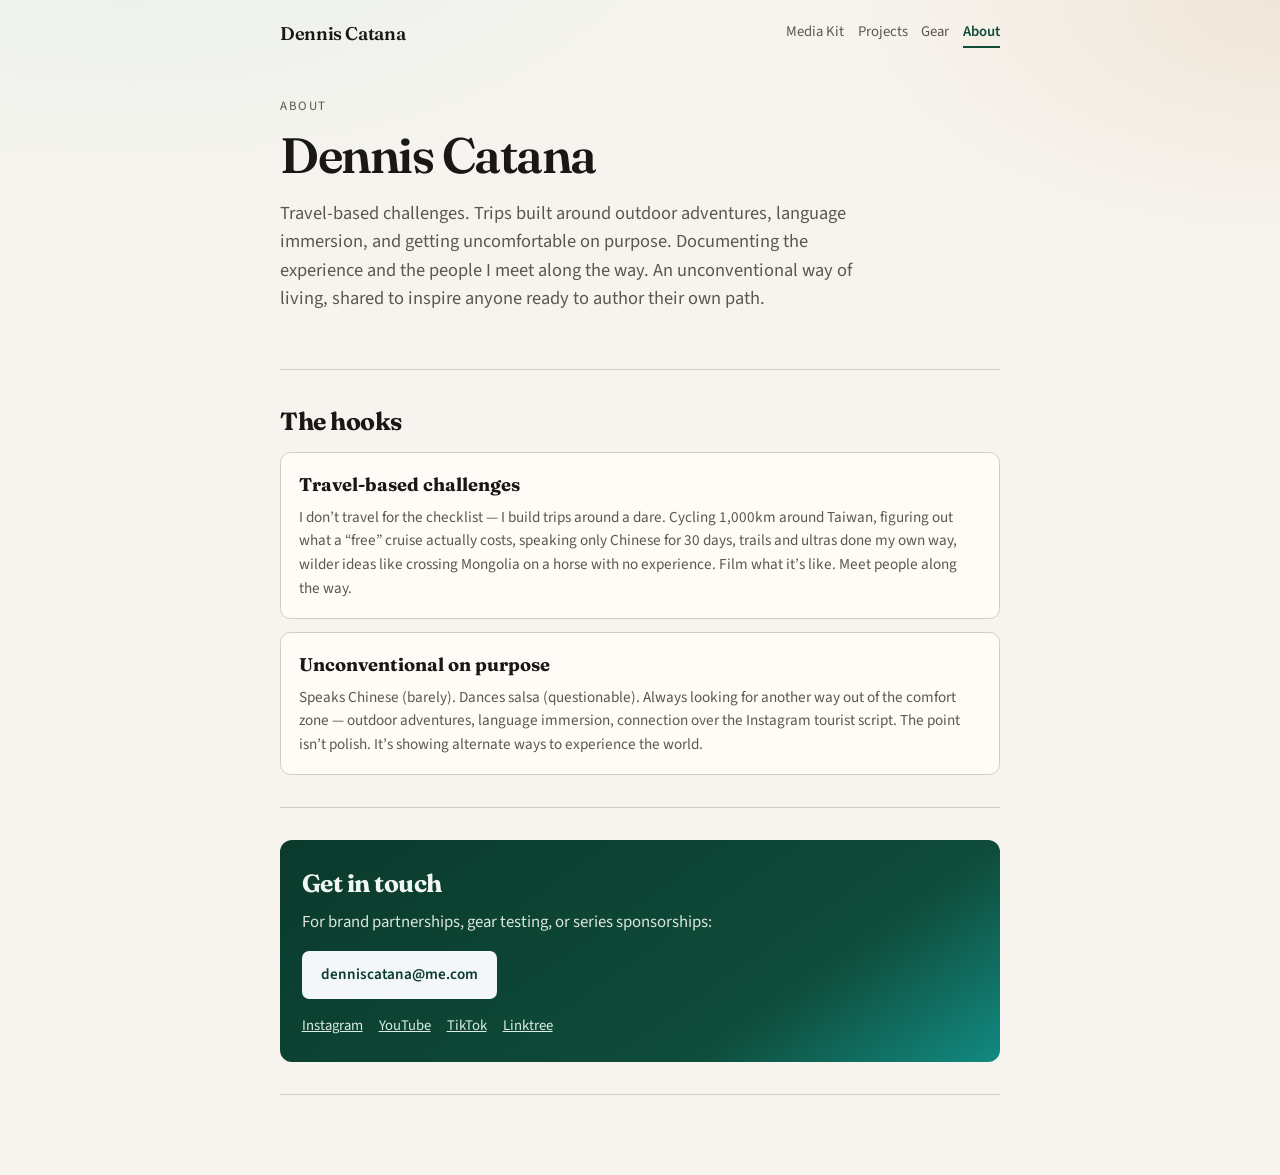
==== commit 17265bcc: "Update kit hero and About with locked brand identity Replace metrics-first China-based positioning w" ====
--- a/about.html
+++ b/about.html
@@ -6,7 +6,7 @@
     <title>About — Dennis Catana</title>
     <meta
       name="description"
-      content="About Dennis Catana (@denniscatana) — travel-based challenges across 35+ countries, salsa on the road, Chinese &amp; Romanian, and long trails."
+      content="About Dennis Catana (@denniscatana) — travel-based challenges, outdoor adventures, language immersion, and an unconventional way of living."
     />
     <link rel="preconnect" href="https://fonts.googleapis.com" />
     <link rel="preconnect" href="https://fonts.gstatic.com" crossorigin />
@@ -16,8 +16,8 @@
     />
     <link rel="stylesheet" href="styles.css" />
   </head>
-  <body class="page-about">
-    <header class="site-header site-header--about wrap">
+  <body>
+    <header class="site-header wrap">
       <a class="logo" href="index.html">Dennis Catana</a>
       <nav class="nav no-print" aria-label="Primary">
         <a href="index.html">Media Kit</a>
@@ -27,211 +27,47 @@
       </nav>
     </header>
 
-    <main id="top">
-      <section class="about-hero" aria-label="About Dennis">
-        <div class="about-hero__media" aria-hidden="true">
-          <img
-            src="assets/about/cover.jpg"
-            alt=""
-            width="2400"
-            height="731"
-            decoding="async"
-            fetchpriority="high"
-          />
-        </div>
-        <div class="about-hero__veil" aria-hidden="true"></div>
-        <div class="about-hero__inner wrap">
-          <img
-            class="about-hero__portrait"
-            src="assets/about/portrait.jpg"
-            alt="Dennis Catana on trail"
-            width="320"
-            height="320"
-            decoding="async"
-          />
-          <p class="about-hero__brand">Dennis Catana</p>
-          <h1 class="about-hero__headline">
-            Travel-based challenges — filmed for the experience and the people.
-          </h1>
-          <p class="about-hero__lede">
-            I build trips around a dare: long rides, language immersion, salsa floors in new cities,
-            and trails that ask more than a tourist checklist.
-          </p>
-          <div class="about-hero__cta cta-row no-print">
-            <a class="btn btn-primary" href="#contact">Say hello</a>
-            <a class="btn btn-ghost btn-ghost--on-dark" href="projects.html">See projects</a>
-          </div>
+    <main id="top" class="wrap">
+      <section class="hero" style="border-top: none;">
+        <p class="eyebrow">About</p>
+        <h1>Dennis Catana</h1>
+        <p class="lede">
+          Travel-based challenges. Trips built around outdoor adventures, language
+          immersion, and getting uncomfortable on purpose. Documenting the experience
+          and the people I meet along the way. An unconventional way of living, shared
+          to inspire anyone ready to author their own path.
+        </p>
+      </section>
+
+      <section>
+        <h2>The hooks</h2>
+        <div class="card-stack">
+          <article class="card">
+            <h3>Travel-based challenges</h3>
+            <p>
+              I don’t travel for the checklist — I build trips around a dare. Cycling
+              1,000km around Taiwan, figuring out what a “free” cruise actually costs,
+              speaking only Chinese for 30 days, trails and ultras done my own way,
+              wilder ideas like crossing Mongolia on a horse with no experience. Film
+              what it’s like. Meet people along the way.
+            </p>
+          </article>
+          <article class="card">
+            <h3>Unconventional on purpose</h3>
+            <p>
+              Speaks Chinese (barely). Dances salsa (questionable). Always looking for
+              another way out of the comfort zone — outdoor adventures, language
+              immersion, connection over the Instagram tourist script. The point isn’t
+              polish. It’s showing alternate ways to experience the world.
+            </p>
+          </article>
         </div>
       </section>
 
-      <section id="travel" class="about-section wrap">
-        <h2>35+ countries and counting</h2>
-        <p class="section-intro">
-          Place is the set, not a home base. From cruise ports to Sacred Valley mornings to a
-          1,000&nbsp;km loop of Taiwan — the map keeps growing because the next challenge does.
-        </p>
-        <div class="about-mosaic" role="list">
-          <figure class="about-mosaic__item about-mosaic__item--wide" role="listitem">
-            <img src="assets/about/travel-taiwan.jpg" alt="Cycling through Taiwan" width="1200" height="800" loading="lazy" />
-            <figcaption>Taiwan · 1,000&nbsp;km bike challenge</figcaption>
-          </figure>
-          <figure class="about-mosaic__item" role="listitem">
-            <img src="assets/about/travel-peru.jpg" alt="Peru trek landscape" width="800" height="1000" loading="lazy" />
-            <figcaption>Peru · Salkantay &amp; Cusco</figcaption>
-          </figure>
-          <figure class="about-mosaic__item" role="listitem">
-            <img src="assets/about/travel-cruise.jpg" alt="Cruise travel still" width="800" height="1000" loading="lazy" />
-            <figcaption>At sea · free-cruise cost challenge</figcaption>
-          </figure>
-        </div>
-      </section>
-
-      <section id="salsa" class="about-section about-section--band">
-        <div class="wrap">
-          <h2>Salsa on the road</h2>
-          <p class="section-intro">
-            Dance is how I meet people when the itinerary ends. Festivals, socials, and
-            “hear the music — drop everything” nights from Jeju to Spain to the cruise dock.
-          </p>
-          <div class="about-gallery">
-            <a
-              class="about-gallery__cell"
-              href="https://www.instagram.com/p/DWNm6orlNUp/"
-              target="_blank"
-              rel="noopener"
-            >
-              <img src="assets/about/salsa-cities.jpg" alt="Salsa travel in Milan" width="800" height="1000" loading="lazy" />
-              <span class="about-gallery__label">Best salsa cities · Milan</span>
-            </a>
-            <a
-              class="about-gallery__cell"
-              href="https://www.instagram.com/reel/DMVminIO8F7/"
-              target="_blank"
-              rel="noopener"
-            >
-              <img src="assets/about/salsa-jeju.jpg" alt="Salsa at Jeju Latin Culture Festival" width="800" height="1000" loading="lazy" />
-              <span class="about-gallery__label">Jeju Latin Culture Festival</span>
-            </a>
-            <a
-              class="about-gallery__cell"
-              href="https://www.instagram.com/reel/DW3nvwpD9F5/"
-              target="_blank"
-              rel="noopener"
-            >
-              <img src="assets/about/salsa-spain.jpg" alt="Salsa congress in Spain" width="800" height="1000" loading="lazy" />
-              <span class="about-gallery__label">Spain World Congress</span>
-            </a>
-            <a
-              class="about-gallery__cell"
-              href="https://www.youtube.com/watch?v=R69nSvYVrhM"
-              target="_blank"
-              rel="noopener"
-            >
-              <img src="assets/about/salsa-yt-0.jpg" alt="Salsa clip from YouTube" width="1280" height="720" loading="lazy" />
-              <span class="about-gallery__label">Well, at least we got to salsa</span>
-            </a>
-            <a
-              class="about-gallery__cell"
-              href="https://www.youtube.com/watch?v=ZdBHVzDdWPQ"
-              target="_blank"
-              rel="noopener"
-            >
-              <img src="assets/about/salsa-yt-1.jpg" alt="Street salsa when music starts" width="1280" height="720" loading="lazy" />
-              <span class="about-gallery__label">Salsa in the wild · Costa Maya</span>
-            </a>
-            <a
-              class="about-gallery__cell"
-              href="https://www.instagram.com/reel/DWVgsiQCAW4/"
-              target="_blank"
-              rel="noopener"
-            >
-              <img src="assets/about/salsa-street.jpg" alt="Unexpected dance moment on the road" width="800" height="1000" loading="lazy" />
-              <span class="about-gallery__label">Unexpected floor · Italy</span>
-            </a>
-          </div>
-        </div>
-      </section>
-
-      <section id="languages" class="about-section wrap">
-        <h2>Languages</h2>
-        <p class="section-intro">
-          Words open doors the camera can’t. I speak Romanian at home in my roots, and Chinese
-          when the challenge is immersion — including stretches of Chinese-only days on the road.
-        </p>
-        <ul class="about-langs">
-          <li class="about-langs__item">
-            <p class="about-langs__name">Chinese <span lang="zh">中文</span></p>
-            <p class="about-langs__note">
-              Mandarin for markets, trains, and people — practiced in public and framed as
-              language-immersion challenges, not textbook tourism.
-            </p>
-          </li>
-          <li class="about-langs__item">
-            <p class="about-langs__name">Romanian <span lang="ro">Română</span></p>
-            <p class="about-langs__note">
-              Family language and cultural root — the quieter half of how I move between worlds.
-            </p>
-          </li>
-        </ul>
-      </section>
-
-      <section id="adventure" class="about-section wrap">
-        <h2>Trails &amp; the adventure side</h2>
-        <p class="section-intro">
-          Long days on foot when the trip asks for it — thru-hikes, high passes, and “can I finish
-          this trail my way” experiments.
-        </p>
-        <div class="about-adventure">
-          <a
-            class="about-adventure__feature"
-            href="https://www.instagram.com/p/DW4D0SaD7mV/"
-            target="_blank"
-            rel="noopener"
-          >
-            <img
-              src="assets/about/adventure-kunpeng.jpg"
-              alt="Kunpeng ridge thru-hike"
-              width="1200"
-              height="900"
-              loading="lazy"
-            />
-            <div class="about-adventure__copy">
-              <h3>Kunpeng ridge thru-hike</h3>
-              <p>253&nbsp;km · 12,000&nbsp;m+ elevation · 10 days end to end.</p>
-            </div>
-          </a>
-          <div class="about-adventure__stack">
-            <a
-              class="about-adventure__tile"
-              href="https://www.instagram.com/reel/DaZS0GGIxkK/"
-              target="_blank"
-              rel="noopener"
-            >
-              <img src="assets/about/adventure-taroko.jpg" alt="Taroko Gorge Taiwan" width="800" height="1000" loading="lazy" />
-              <span>Taiwan · Taroko &amp; bike days</span>
-            </a>
-            <a
-              class="about-adventure__tile"
-              href="projects.html"
-            >
-              <img src="assets/about/adventure-peru.jpg" alt="Peru high-altitude trek" width="800" height="1000" loading="lazy" />
-              <span>Peru · Salkantay toward Machu Picchu</span>
-            </a>
-            <a
-              class="about-adventure__tile"
-              href="projects.html"
-            >
-              <img src="assets/about/adventure-china.jpg" alt="Trail day in China" width="800" height="1000" loading="lazy" />
-              <span>China · station-to-station hikes</span>
-            </a>
-          </div>
-        </div>
-      </section>
-
-      <section id="contact" class="about-section wrap">
+      <section>
         <div class="contact-box">
           <h2>Get in touch</h2>
-          <p>Brand partnerships, gear testing, series sponsorships — or just say hi.</p>
+          <p>For brand partnerships, gear testing, or series sponsorships:</p>
           <a class="btn btn-primary" href="mailto:denniscatana@me.com">denniscatana@me.com</a>
           <div class="links">
             <a href="https://www.instagram.com/denniscatana/" target="_blank" rel="noopener">Instagram</a>
@@ -244,13 +80,6 @@
     </main>
 
     <footer class="site-footer wrap">
-      <p>
-        © Dennis Catana ·
-        <a href="index.html">Media Kit</a> ·
-        <a href="projects.html">Projects</a> ·
-        <a href="gear.html">Gear</a> ·
-        <a href="about.html">About</a>
-      </p>
     </footer>
   </body>
 </html>
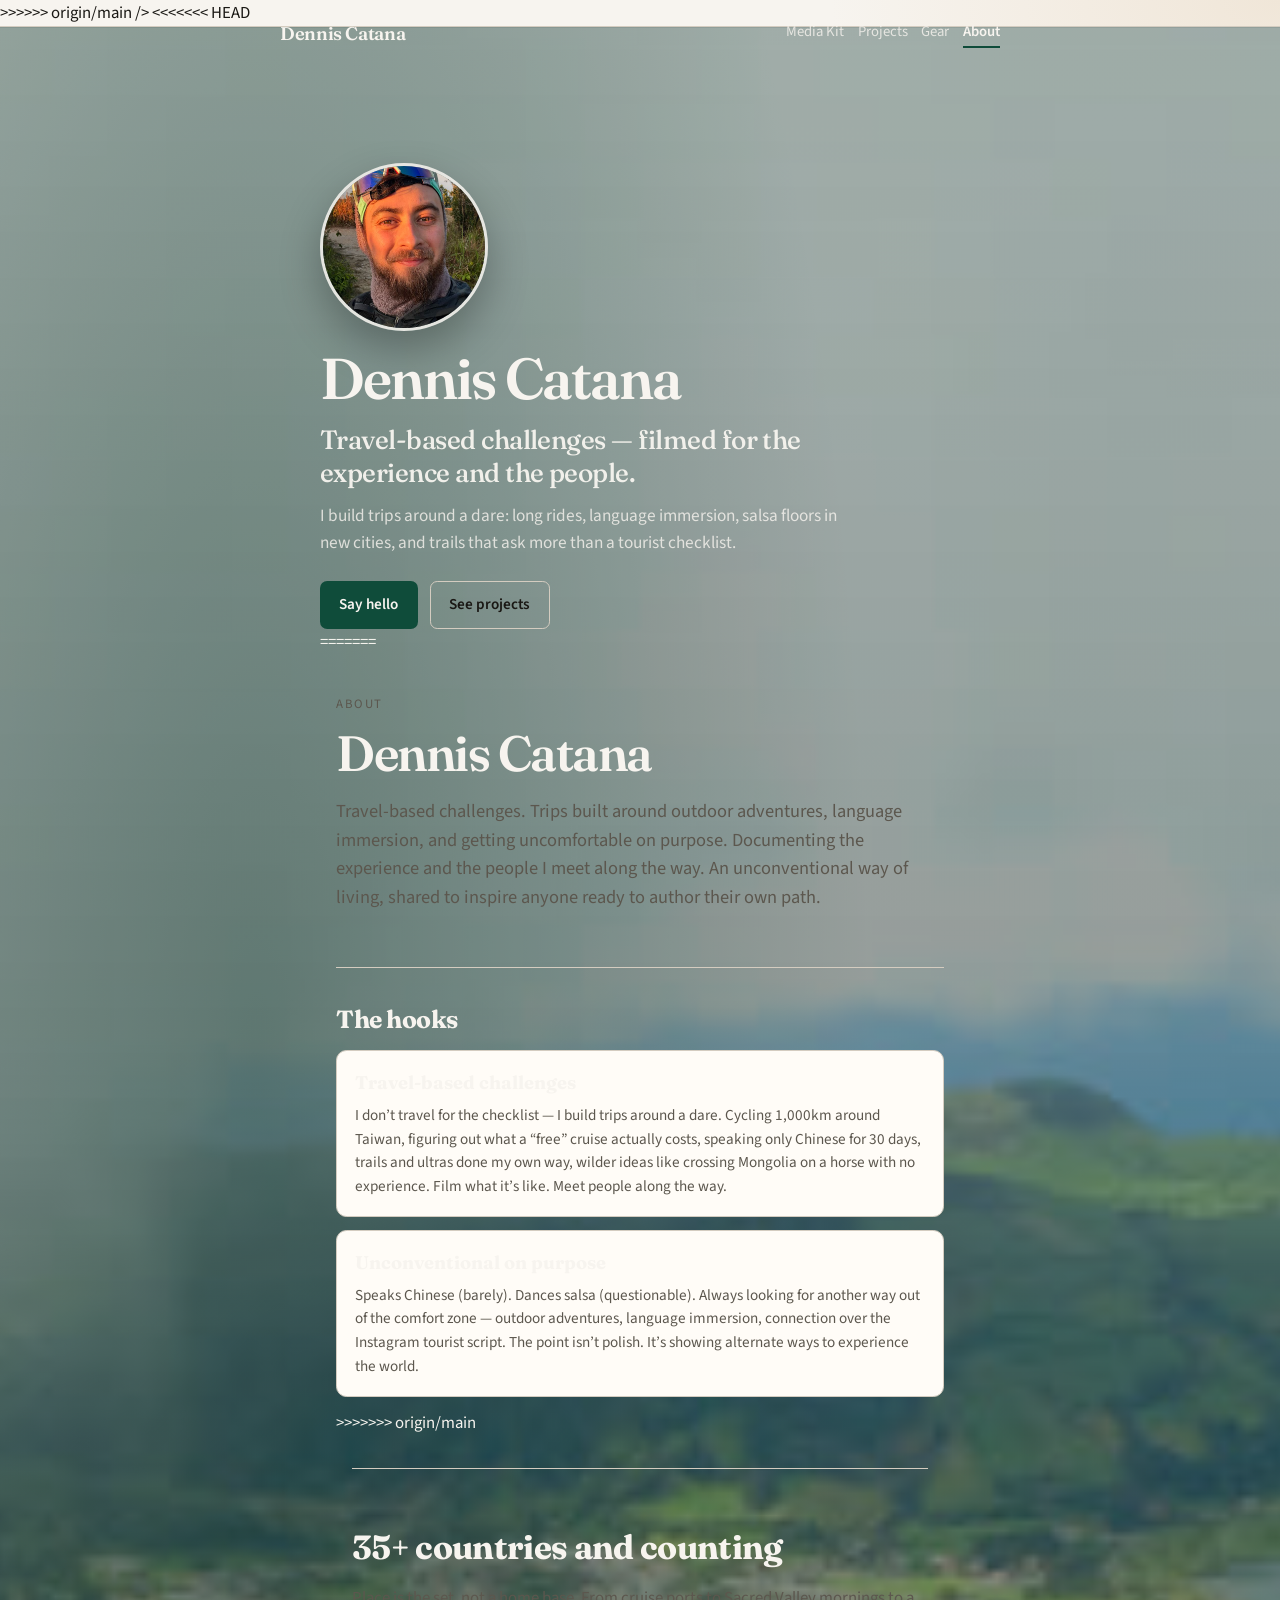
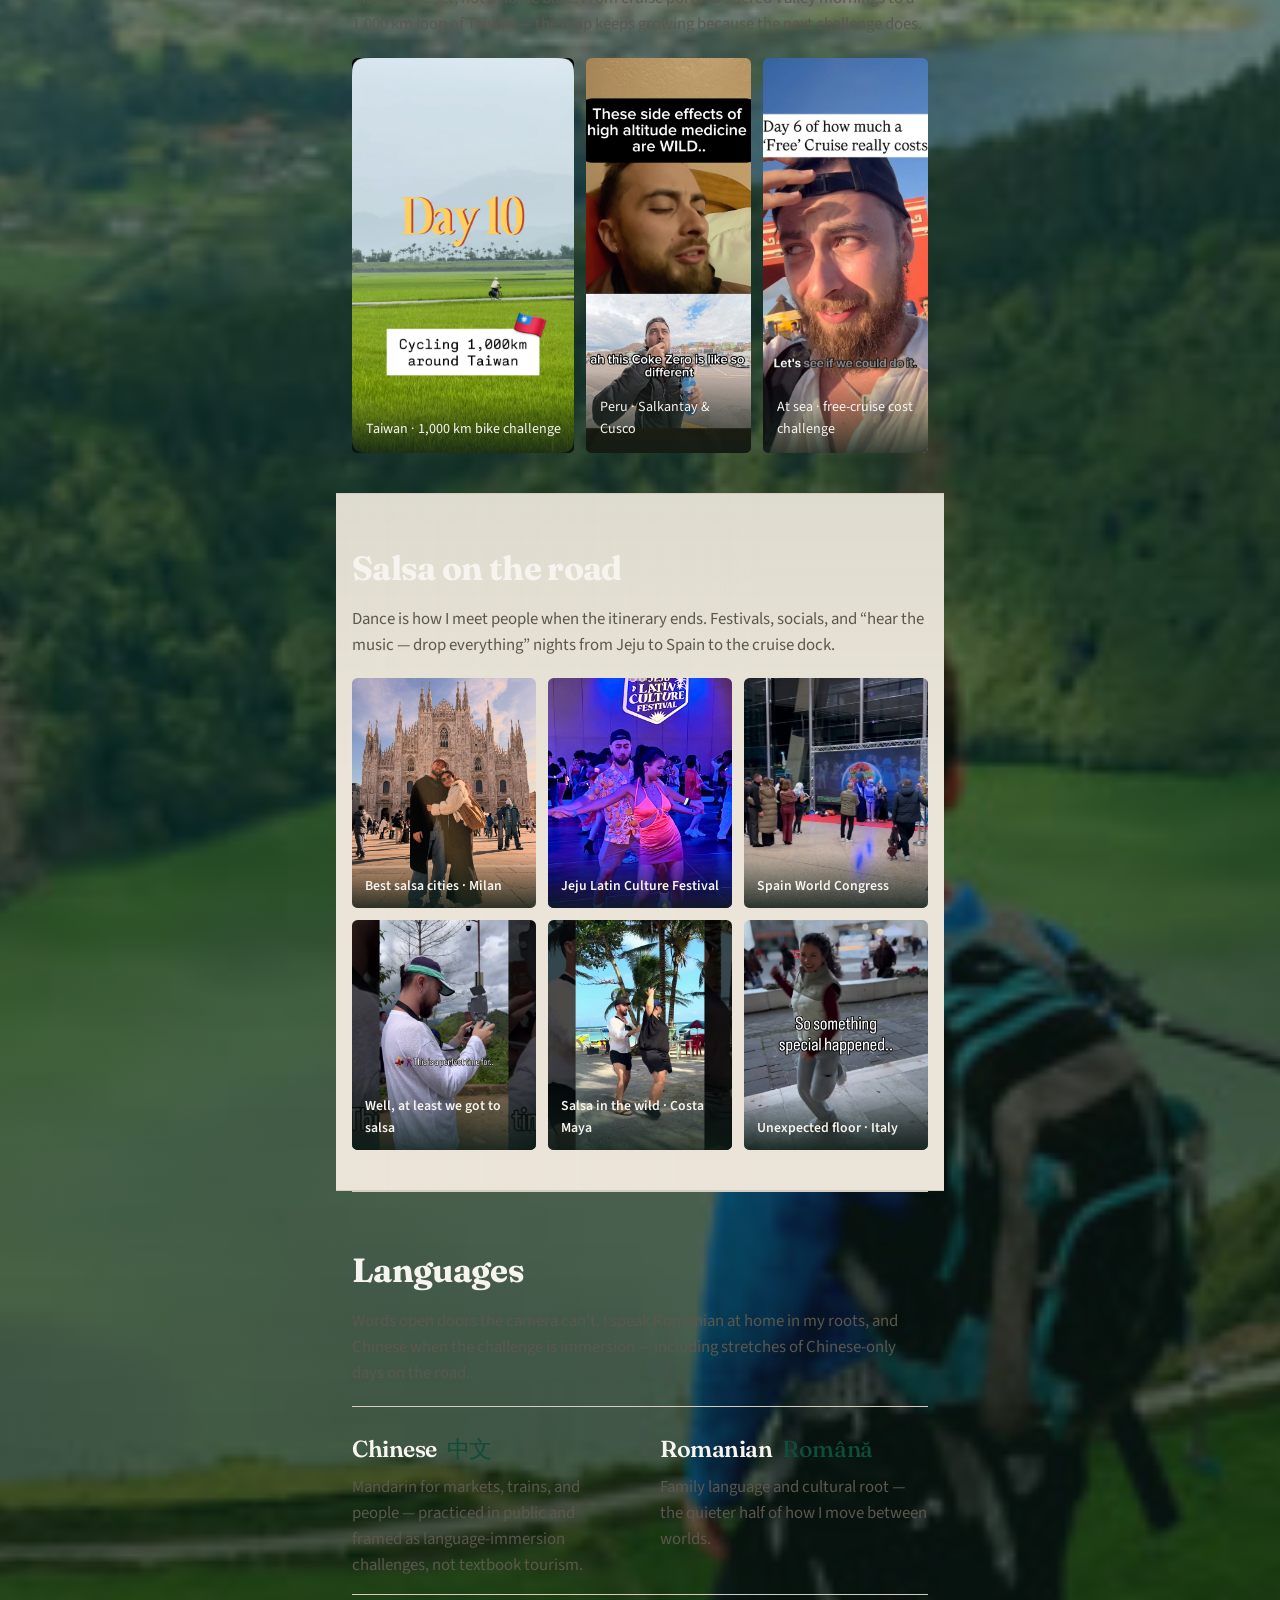
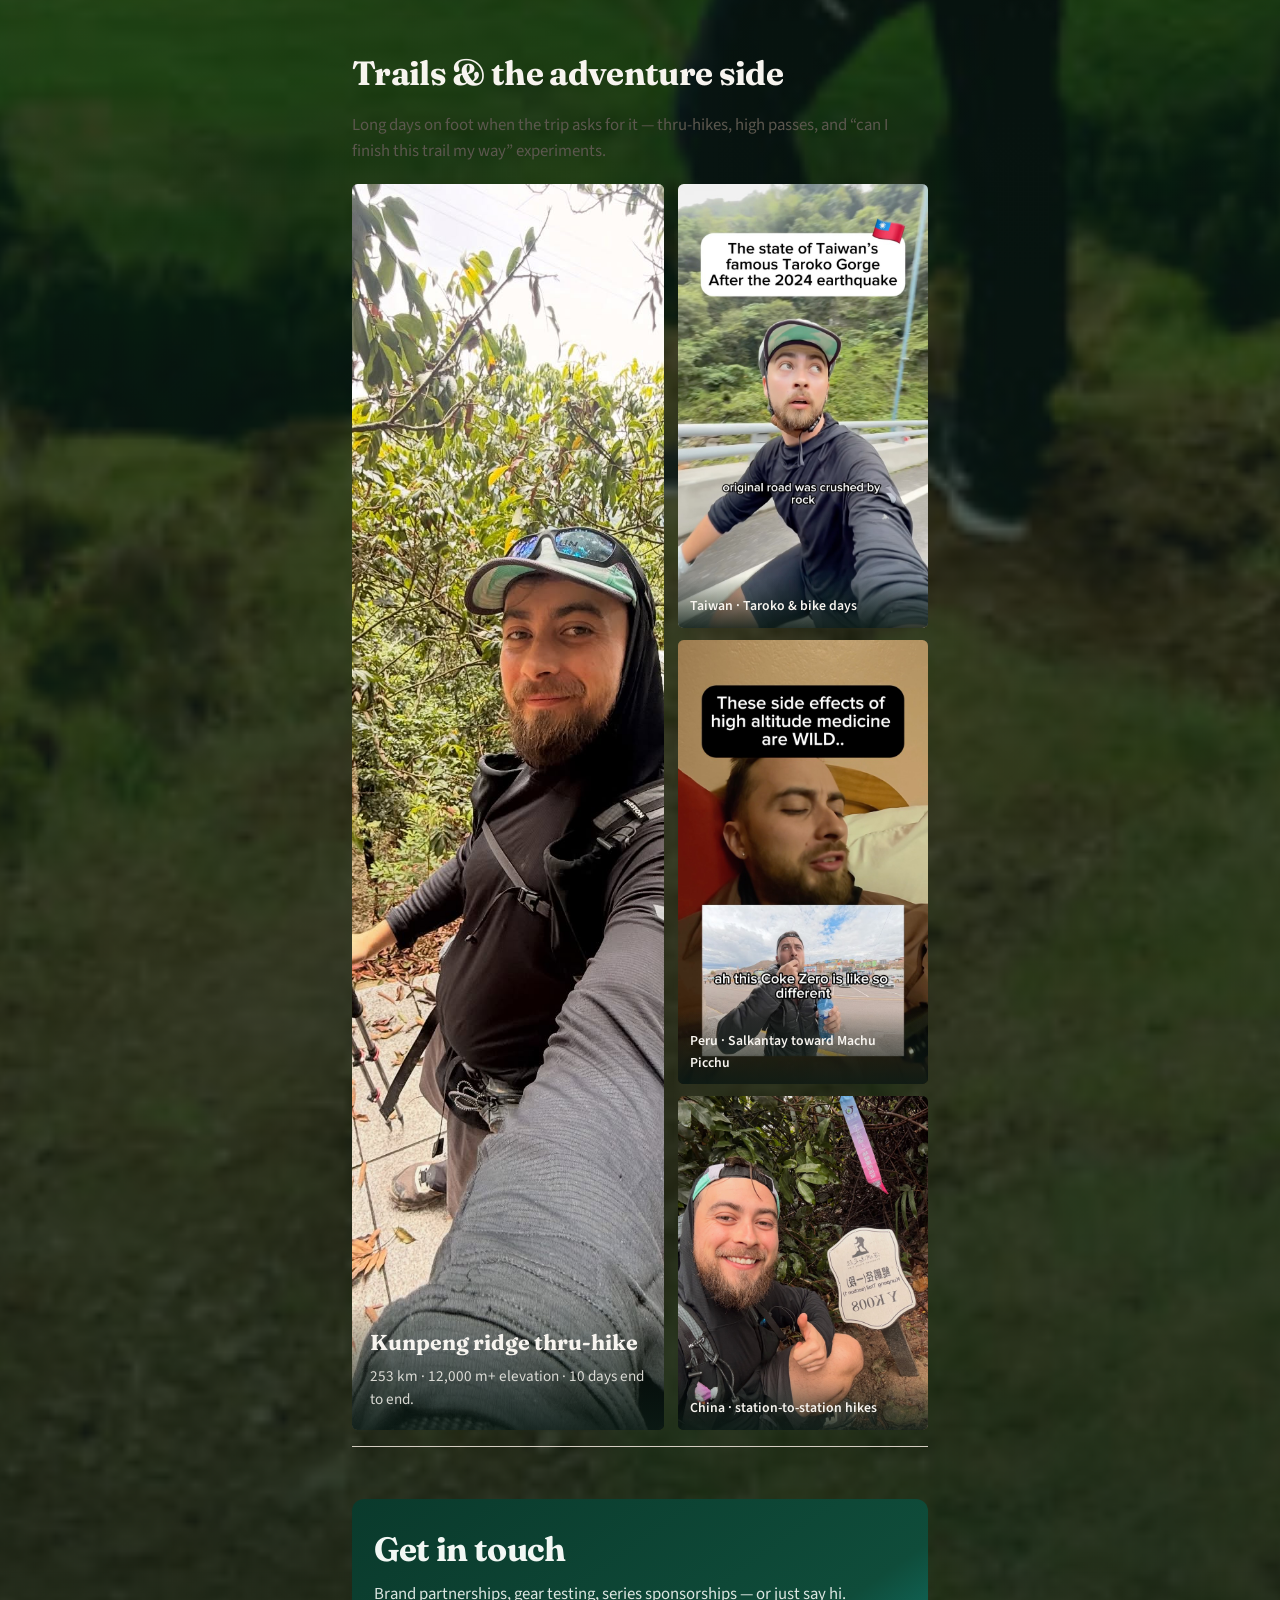
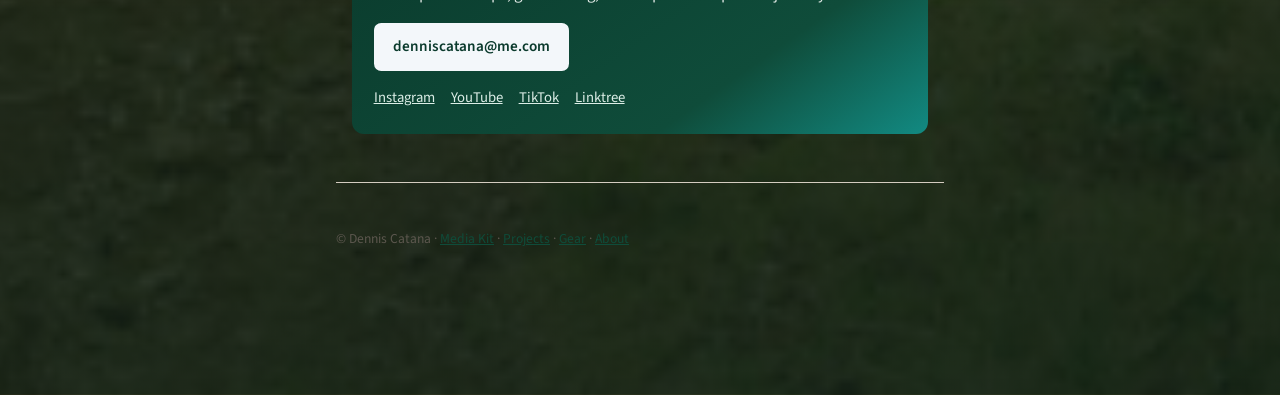
==== commit 07ec4b7c: "Merge main into About page branch Resolve about.html conflict by keeping the full portrait/travel/sa" ====
--- a/about.html
+++ b/about.html
@@ -6,7 +6,11 @@
     <title>About — Dennis Catana</title>
     <meta
       name="description"
+<<<<<<< HEAD
+      content="About Dennis Catana (@denniscatana) — travel-based challenges across 35+ countries, salsa on the road, Chinese &amp; Romanian, and long trails."
+=======
       content="About Dennis Catana (@denniscatana) — travel-based challenges, outdoor adventures, language immersion, and an unconventional way of living."
+>>>>>>> origin/main
     />
     <link rel="preconnect" href="https://fonts.googleapis.com" />
     <link rel="preconnect" href="https://fonts.gstatic.com" crossorigin />
@@ -16,8 +20,8 @@
     />
     <link rel="stylesheet" href="styles.css" />
   </head>
-  <body>
-    <header class="site-header wrap">
+  <body class="page-about">
+    <header class="site-header site-header--about wrap">
       <a class="logo" href="index.html">Dennis Catana</a>
       <nav class="nav no-print" aria-label="Primary">
         <a href="index.html">Media Kit</a>
@@ -27,6 +31,42 @@
       </nav>
     </header>
 
+<<<<<<< HEAD
+    <main id="top">
+      <section class="about-hero" aria-label="About Dennis">
+        <div class="about-hero__media" aria-hidden="true">
+          <img
+            src="assets/about/cover.jpg"
+            alt=""
+            width="2400"
+            height="731"
+            decoding="async"
+            fetchpriority="high"
+          />
+        </div>
+        <div class="about-hero__veil" aria-hidden="true"></div>
+        <div class="about-hero__inner wrap">
+          <img
+            class="about-hero__portrait"
+            src="assets/about/portrait.jpg"
+            alt="Dennis Catana on trail"
+            width="320"
+            height="320"
+            decoding="async"
+          />
+          <p class="about-hero__brand">Dennis Catana</p>
+          <h1 class="about-hero__headline">
+            Travel-based challenges — filmed for the experience and the people.
+          </h1>
+          <p class="about-hero__lede">
+            I build trips around a dare: long rides, language immersion, salsa floors in new cities,
+            and trails that ask more than a tourist checklist.
+          </p>
+          <div class="about-hero__cta cta-row no-print">
+            <a class="btn btn-primary" href="#contact">Say hello</a>
+            <a class="btn btn-ghost btn-ghost--on-dark" href="projects.html">See projects</a>
+          </div>
+=======
     <main id="top" class="wrap">
       <section class="hero" style="border-top: none;">
         <p class="eyebrow">About</p>
@@ -61,13 +101,178 @@
               polish. It’s showing alternate ways to experience the world.
             </p>
           </article>
-        </div>
-      </section>
-
-      <section>
+>>>>>>> origin/main
+        </div>
+      </section>
+
+      <section id="travel" class="about-section wrap">
+        <h2>35+ countries and counting</h2>
+        <p class="section-intro">
+          Place is the set, not a home base. From cruise ports to Sacred Valley mornings to a
+          1,000&nbsp;km loop of Taiwan — the map keeps growing because the next challenge does.
+        </p>
+        <div class="about-mosaic" role="list">
+          <figure class="about-mosaic__item about-mosaic__item--wide" role="listitem">
+            <img src="assets/about/travel-taiwan.jpg" alt="Cycling through Taiwan" width="1200" height="800" loading="lazy" />
+            <figcaption>Taiwan · 1,000&nbsp;km bike challenge</figcaption>
+          </figure>
+          <figure class="about-mosaic__item" role="listitem">
+            <img src="assets/about/travel-peru.jpg" alt="Peru trek landscape" width="800" height="1000" loading="lazy" />
+            <figcaption>Peru · Salkantay &amp; Cusco</figcaption>
+          </figure>
+          <figure class="about-mosaic__item" role="listitem">
+            <img src="assets/about/travel-cruise.jpg" alt="Cruise travel still" width="800" height="1000" loading="lazy" />
+            <figcaption>At sea · free-cruise cost challenge</figcaption>
+          </figure>
+        </div>
+      </section>
+
+      <section id="salsa" class="about-section about-section--band">
+        <div class="wrap">
+          <h2>Salsa on the road</h2>
+          <p class="section-intro">
+            Dance is how I meet people when the itinerary ends. Festivals, socials, and
+            “hear the music — drop everything” nights from Jeju to Spain to the cruise dock.
+          </p>
+          <div class="about-gallery">
+            <a
+              class="about-gallery__cell"
+              href="https://www.instagram.com/p/DWNm6orlNUp/"
+              target="_blank"
+              rel="noopener"
+            >
+              <img src="assets/about/salsa-cities.jpg" alt="Salsa travel in Milan" width="800" height="1000" loading="lazy" />
+              <span class="about-gallery__label">Best salsa cities · Milan</span>
+            </a>
+            <a
+              class="about-gallery__cell"
+              href="https://www.instagram.com/reel/DMVminIO8F7/"
+              target="_blank"
+              rel="noopener"
+            >
+              <img src="assets/about/salsa-jeju.jpg" alt="Salsa at Jeju Latin Culture Festival" width="800" height="1000" loading="lazy" />
+              <span class="about-gallery__label">Jeju Latin Culture Festival</span>
+            </a>
+            <a
+              class="about-gallery__cell"
+              href="https://www.instagram.com/reel/DW3nvwpD9F5/"
+              target="_blank"
+              rel="noopener"
+            >
+              <img src="assets/about/salsa-spain.jpg" alt="Salsa congress in Spain" width="800" height="1000" loading="lazy" />
+              <span class="about-gallery__label">Spain World Congress</span>
+            </a>
+            <a
+              class="about-gallery__cell"
+              href="https://www.youtube.com/watch?v=R69nSvYVrhM"
+              target="_blank"
+              rel="noopener"
+            >
+              <img src="assets/about/salsa-yt-0.jpg" alt="Salsa clip from YouTube" width="1280" height="720" loading="lazy" />
+              <span class="about-gallery__label">Well, at least we got to salsa</span>
+            </a>
+            <a
+              class="about-gallery__cell"
+              href="https://www.youtube.com/watch?v=ZdBHVzDdWPQ"
+              target="_blank"
+              rel="noopener"
+            >
+              <img src="assets/about/salsa-yt-1.jpg" alt="Street salsa when music starts" width="1280" height="720" loading="lazy" />
+              <span class="about-gallery__label">Salsa in the wild · Costa Maya</span>
+            </a>
+            <a
+              class="about-gallery__cell"
+              href="https://www.instagram.com/reel/DWVgsiQCAW4/"
+              target="_blank"
+              rel="noopener"
+            >
+              <img src="assets/about/salsa-street.jpg" alt="Unexpected dance moment on the road" width="800" height="1000" loading="lazy" />
+              <span class="about-gallery__label">Unexpected floor · Italy</span>
+            </a>
+          </div>
+        </div>
+      </section>
+
+      <section id="languages" class="about-section wrap">
+        <h2>Languages</h2>
+        <p class="section-intro">
+          Words open doors the camera can’t. I speak Romanian at home in my roots, and Chinese
+          when the challenge is immersion — including stretches of Chinese-only days on the road.
+        </p>
+        <ul class="about-langs">
+          <li class="about-langs__item">
+            <p class="about-langs__name">Chinese <span lang="zh">中文</span></p>
+            <p class="about-langs__note">
+              Mandarin for markets, trains, and people — practiced in public and framed as
+              language-immersion challenges, not textbook tourism.
+            </p>
+          </li>
+          <li class="about-langs__item">
+            <p class="about-langs__name">Romanian <span lang="ro">Română</span></p>
+            <p class="about-langs__note">
+              Family language and cultural root — the quieter half of how I move between worlds.
+            </p>
+          </li>
+        </ul>
+      </section>
+
+      <section id="adventure" class="about-section wrap">
+        <h2>Trails &amp; the adventure side</h2>
+        <p class="section-intro">
+          Long days on foot when the trip asks for it — thru-hikes, high passes, and “can I finish
+          this trail my way” experiments.
+        </p>
+        <div class="about-adventure">
+          <a
+            class="about-adventure__feature"
+            href="https://www.instagram.com/p/DW4D0SaD7mV/"
+            target="_blank"
+            rel="noopener"
+          >
+            <img
+              src="assets/about/adventure-kunpeng.jpg"
+              alt="Kunpeng ridge thru-hike"
+              width="1200"
+              height="900"
+              loading="lazy"
+            />
+            <div class="about-adventure__copy">
+              <h3>Kunpeng ridge thru-hike</h3>
+              <p>253&nbsp;km · 12,000&nbsp;m+ elevation · 10 days end to end.</p>
+            </div>
+          </a>
+          <div class="about-adventure__stack">
+            <a
+              class="about-adventure__tile"
+              href="https://www.instagram.com/reel/DaZS0GGIxkK/"
+              target="_blank"
+              rel="noopener"
+            >
+              <img src="assets/about/adventure-taroko.jpg" alt="Taroko Gorge Taiwan" width="800" height="1000" loading="lazy" />
+              <span>Taiwan · Taroko &amp; bike days</span>
+            </a>
+            <a
+              class="about-adventure__tile"
+              href="projects.html"
+            >
+              <img src="assets/about/adventure-peru.jpg" alt="Peru high-altitude trek" width="800" height="1000" loading="lazy" />
+              <span>Peru · Salkantay toward Machu Picchu</span>
+            </a>
+            <a
+              class="about-adventure__tile"
+              href="projects.html"
+            >
+              <img src="assets/about/adventure-china.jpg" alt="Trail day in China" width="800" height="1000" loading="lazy" />
+              <span>China · station-to-station hikes</span>
+            </a>
+          </div>
+        </div>
+      </section>
+
+      <section id="contact" class="about-section wrap">
         <div class="contact-box">
           <h2>Get in touch</h2>
-          <p>For brand partnerships, gear testing, or series sponsorships:</p>
+          <p>Brand partnerships, gear testing, series sponsorships — or just say hi.</p>
           <a class="btn btn-primary" href="mailto:denniscatana@me.com">denniscatana@me.com</a>
           <div class="links">
             <a href="https://www.instagram.com/denniscatana/" target="_blank" rel="noopener">Instagram</a>
@@ -80,6 +285,13 @@
     </main>
 
     <footer class="site-footer wrap">
+      <p>
+        © Dennis Catana ·
+        <a href="index.html">Media Kit</a> ·
+        <a href="projects.html">Projects</a> ·
+        <a href="gear.html">Gear</a> ·
+        <a href="about.html">About</a>
+      </p>
     </footer>
   </body>
 </html>
--- a/styles.css
+++ b/styles.css
@@ -298,6 +298,32 @@
   color: var(--ink);
 }
 
+.kit-metric__lead-main {
+  display: flex;
+  flex-wrap: wrap;
+  align-items: baseline;
+  gap: 0.35rem 0.45rem;
+  margin-top: 0.15rem;
+}
+
+.kit-metric__lead-num {
+  font-family: var(--font-display);
+  font-weight: 600;
+  font-size: clamp(1.85rem, 3.2vw, 2.45rem);
+  letter-spacing: -0.05em;
+  line-height: 1;
+  color: var(--accent);
+  white-space: nowrap;
+}
+
+.kit-metric__lead-unit {
+  font-family: var(--font-display);
+  font-weight: 600;
+  font-size: 1.05rem;
+  letter-spacing: -0.02em;
+  color: var(--ink);
+}
+
 .kit-metric__stack {
   list-style: none;
   margin: 0;
@@ -318,30 +344,28 @@
   margin-right: 0.2rem;
 }
 
-.kit-metric__stack--compact {
-  gap: 0.2rem;
+.kit-metric__stack--sub {
+  gap: 0.15rem;
+  margin-top: 0.15rem;
   font-size: 0.84rem;
 }
 
-.kit-metric__stack--compact strong {
-  font-size: 1rem;
-}
-
-.kit-metric--series .kit-metric__row {
-  align-items: flex-start;
-}
-
-.kit-metric__series-name {
+.kit-metric__stack--sub strong {
+  font-size: 0.95rem;
+  letter-spacing: -0.02em;
+}
+
+.kit-metric__post-name {
   font-family: var(--font-display);
-  font-size: 0.84rem;
+  font-size: 0.86rem;
   font-weight: 600;
   letter-spacing: -0.015em;
   line-height: 1.25;
   color: var(--ink);
-  display: -webkit-box;
-  -webkit-line-clamp: 2;
-  -webkit-box-orient: vertical;
+  white-space: nowrap;
   overflow: hidden;
+  text-overflow: ellipsis;
+  min-width: 0;
 }
 
 .kit-metric__value {
@@ -4112,6 +4136,7 @@
   width: 100%;
   height: 100%;
   object-fit: cover;
+  object-position: center 30%;
   transition: transform 0.55s ease;
 }
 
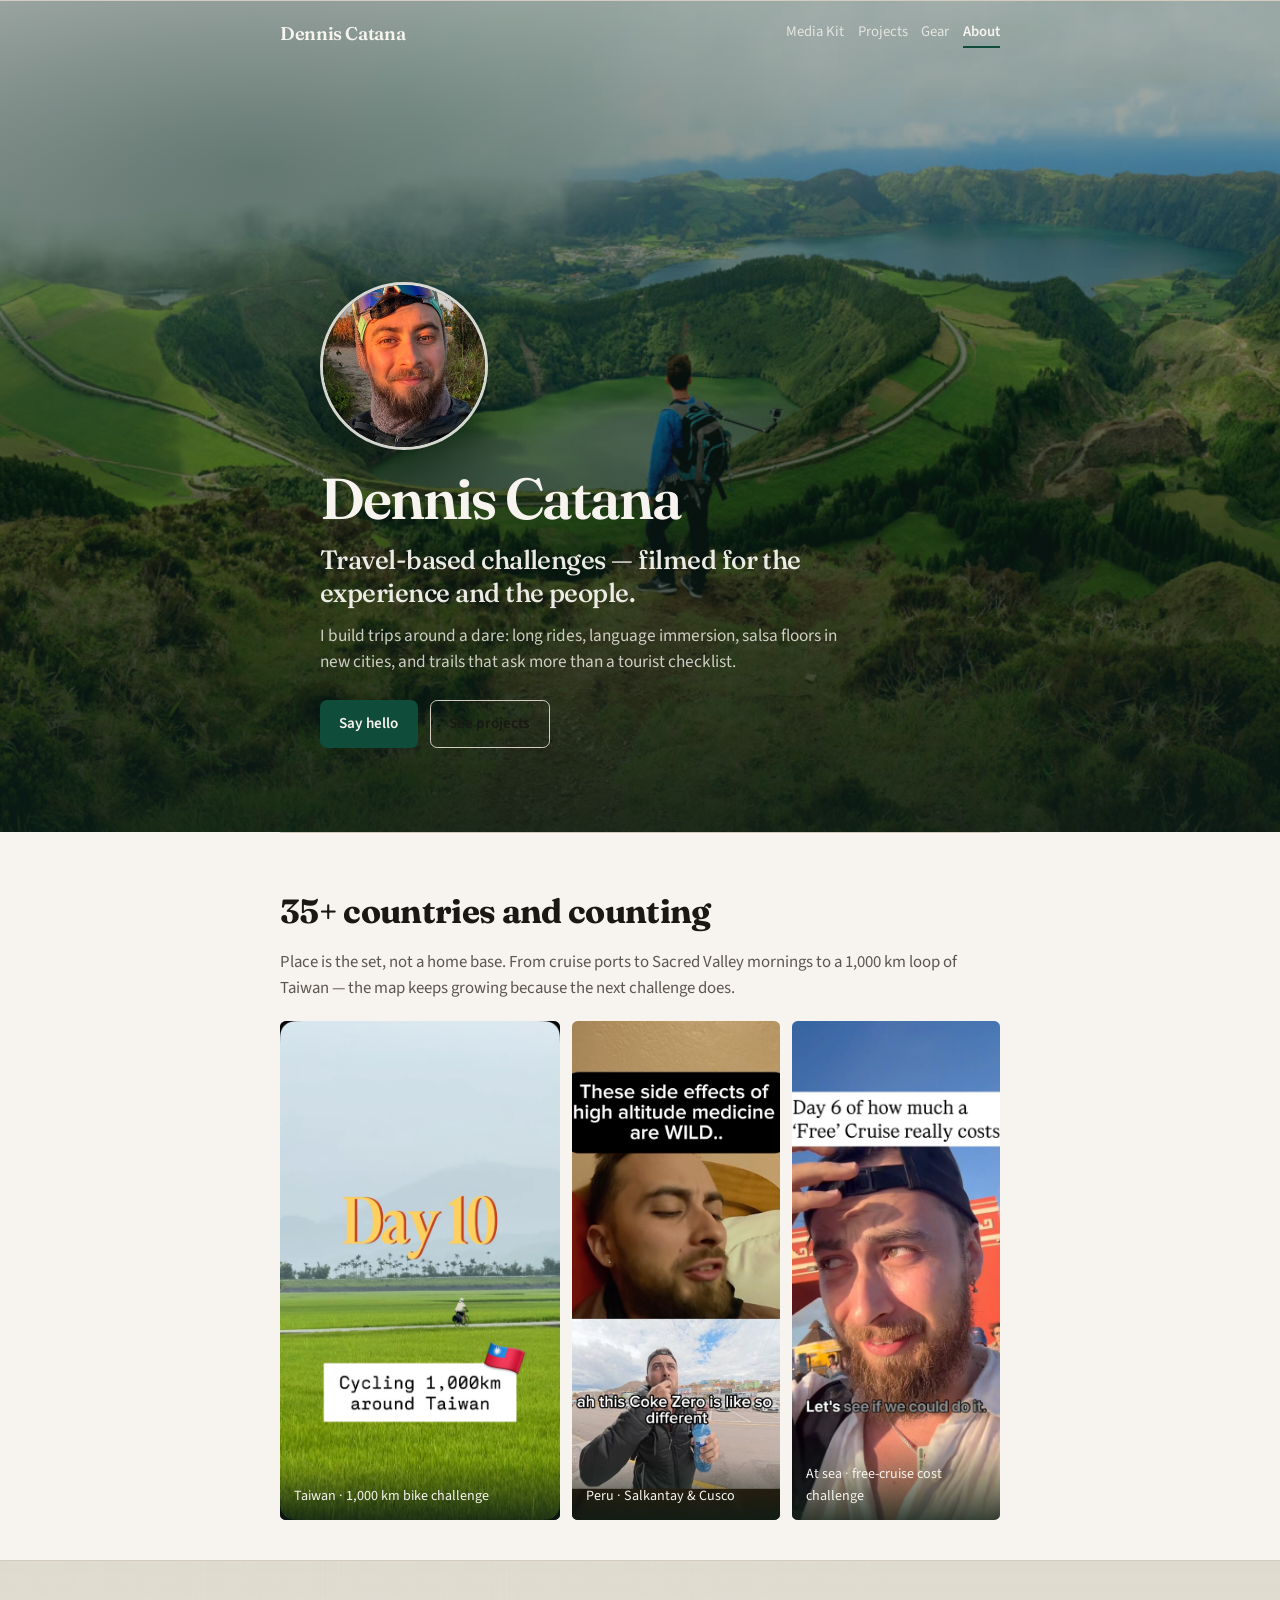
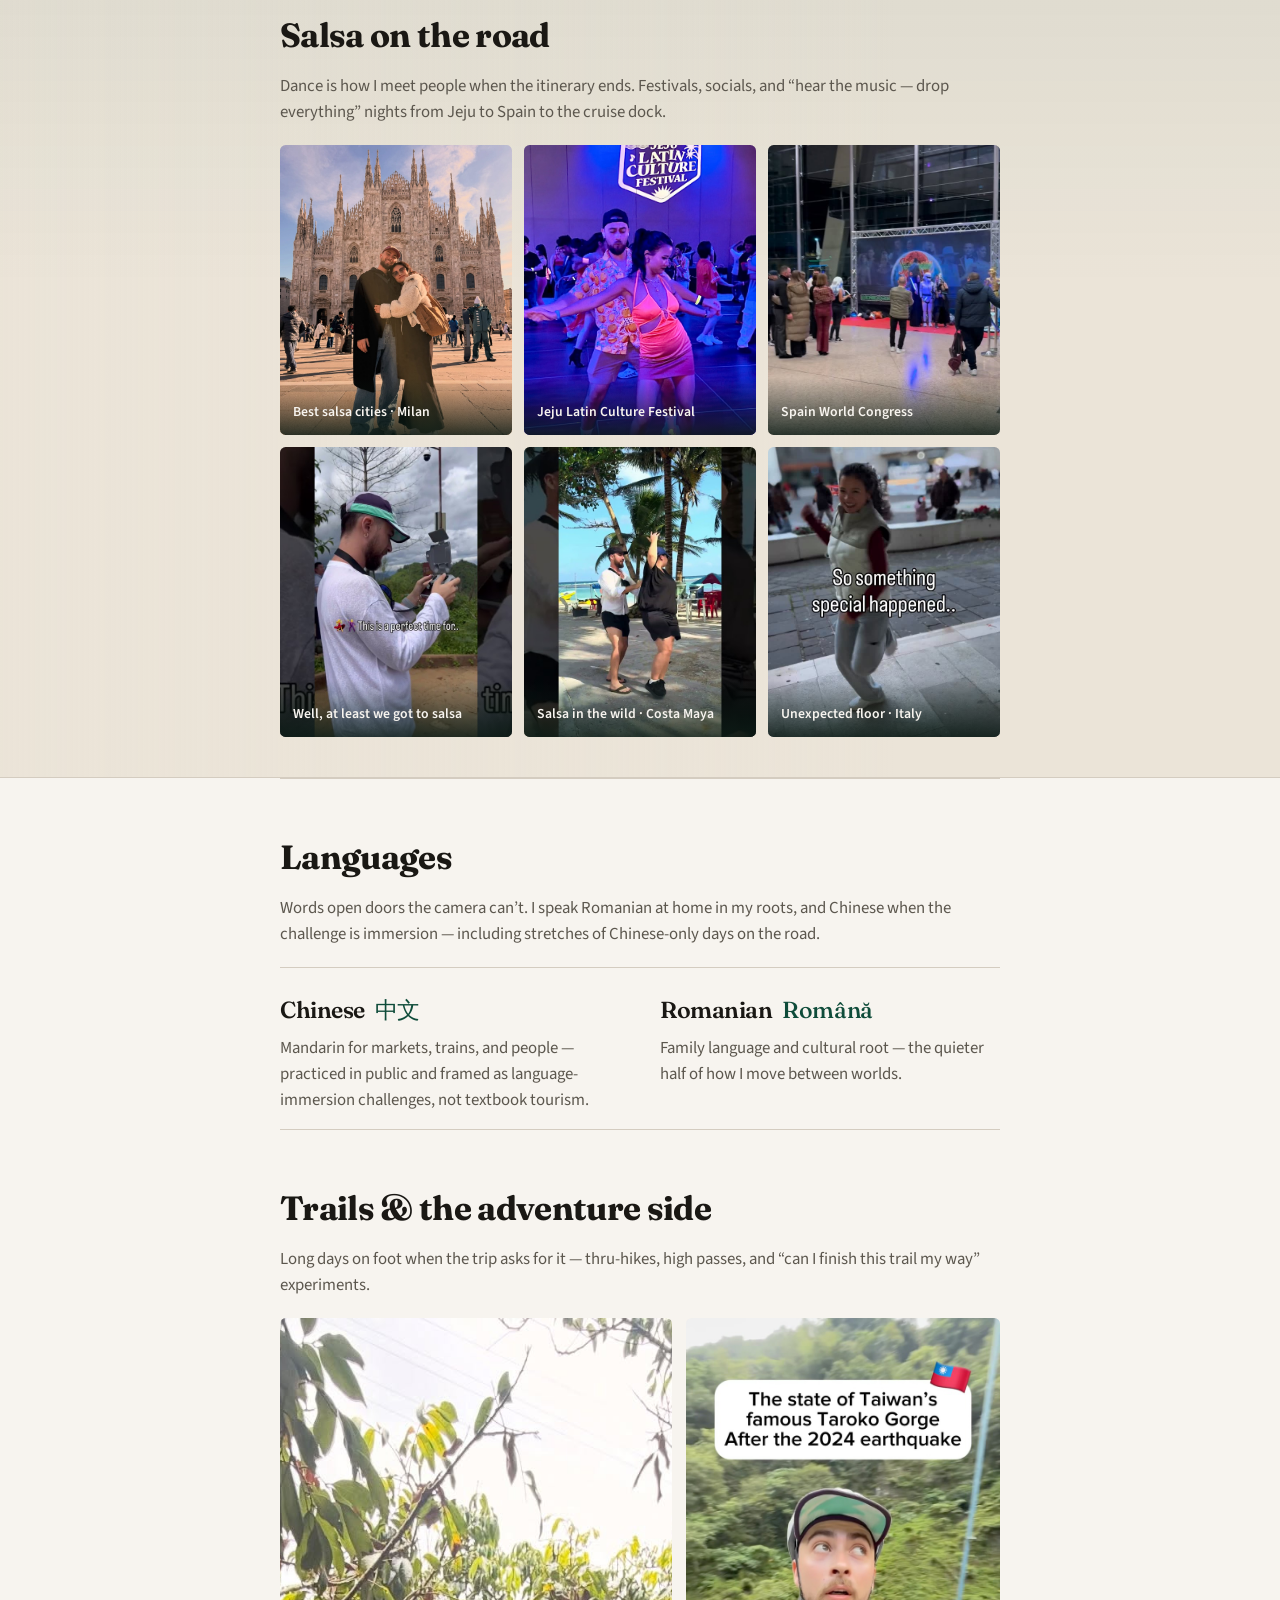
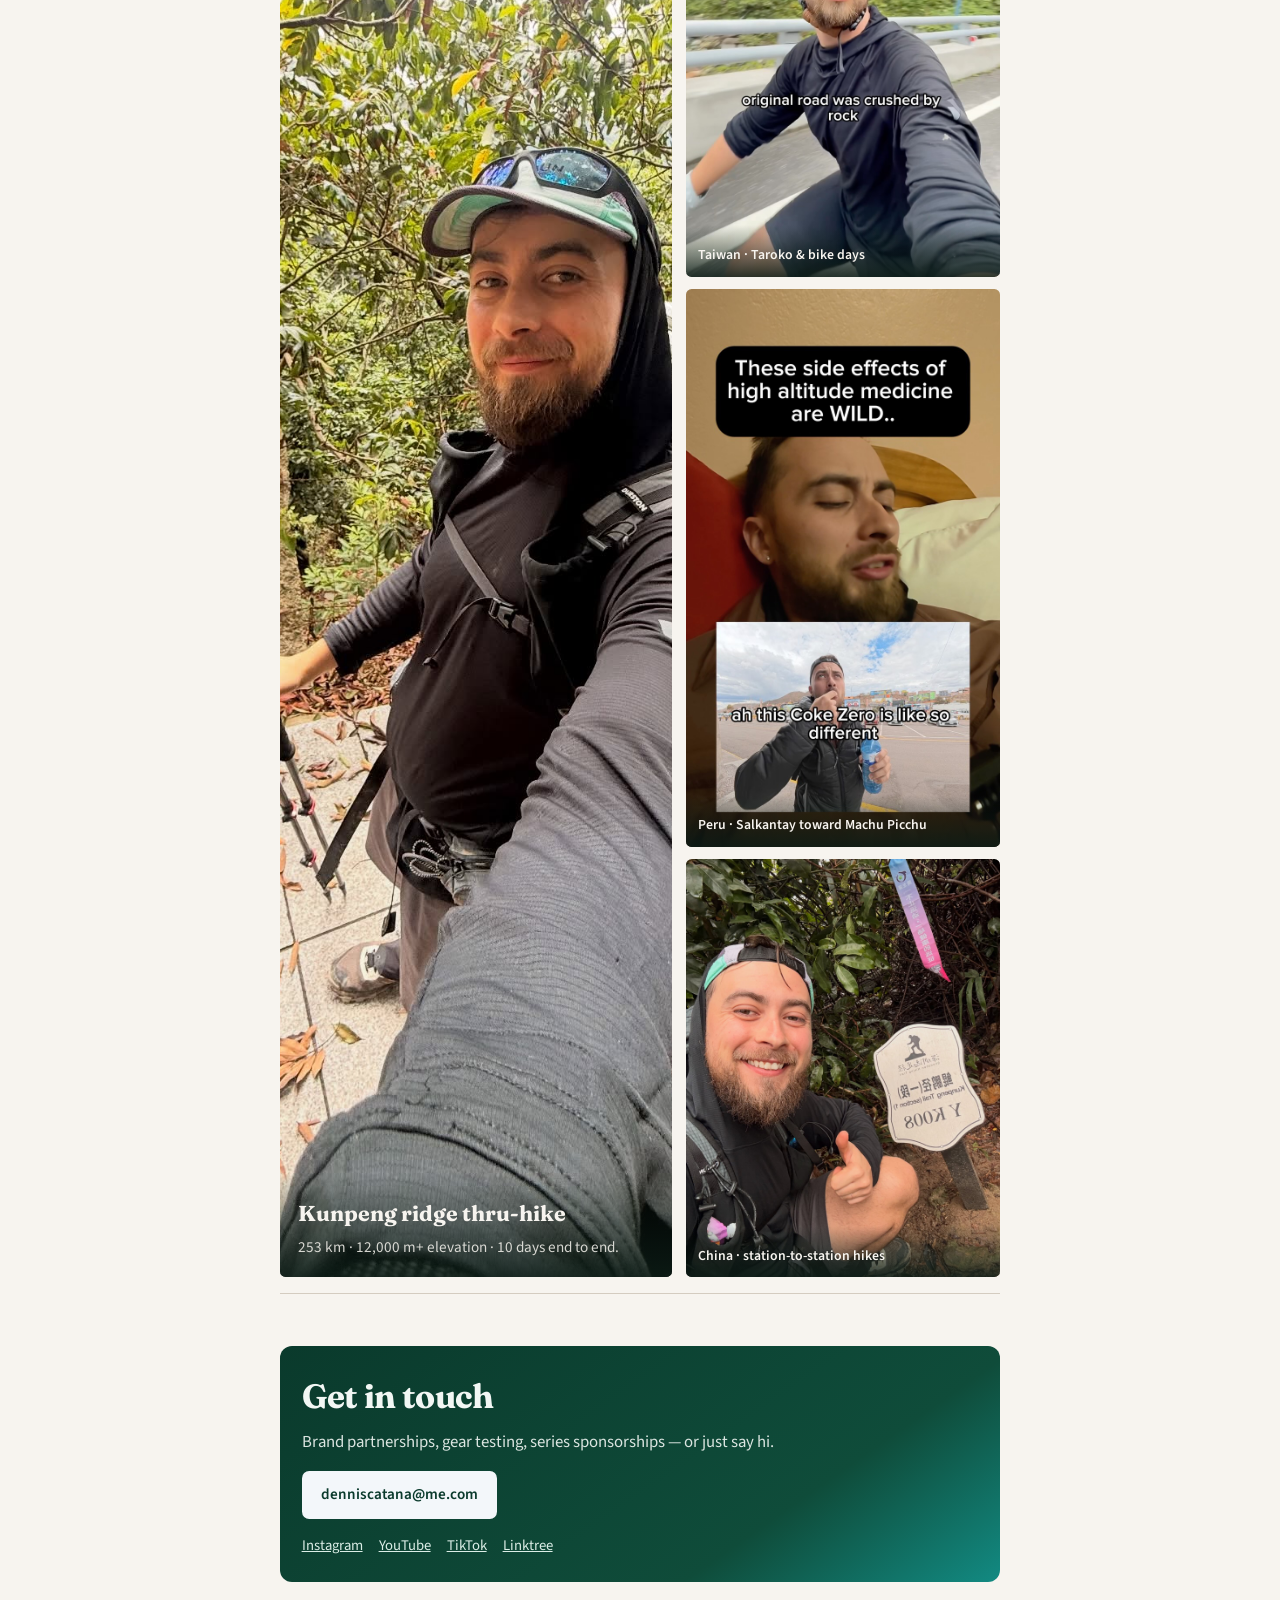
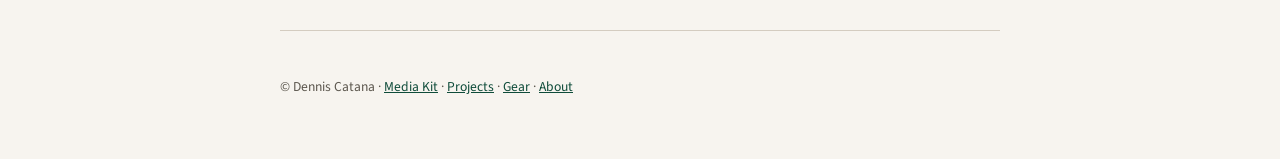
==== commit b16a805a: "Fix About page merge conflict markers Keep the full About layout; the prior merge commit had acciden" ====
--- a/about.html
+++ b/about.html
@@ -6,11 +6,7 @@
     <title>About — Dennis Catana</title>
     <meta
       name="description"
-<<<<<<< HEAD
       content="About Dennis Catana (@denniscatana) — travel-based challenges across 35+ countries, salsa on the road, Chinese &amp; Romanian, and long trails."
-=======
-      content="About Dennis Catana (@denniscatana) — travel-based challenges, outdoor adventures, language immersion, and an unconventional way of living."
->>>>>>> origin/main
     />
     <link rel="preconnect" href="https://fonts.googleapis.com" />
     <link rel="preconnect" href="https://fonts.gstatic.com" crossorigin />
@@ -31,7 +27,6 @@
       </nav>
     </header>
 
-<<<<<<< HEAD
     <main id="top">
       <section class="about-hero" aria-label="About Dennis">
         <div class="about-hero__media" aria-hidden="true">
@@ -66,42 +61,6 @@
             <a class="btn btn-primary" href="#contact">Say hello</a>
             <a class="btn btn-ghost btn-ghost--on-dark" href="projects.html">See projects</a>
           </div>
-=======
-    <main id="top" class="wrap">
-      <section class="hero" style="border-top: none;">
-        <p class="eyebrow">About</p>
-        <h1>Dennis Catana</h1>
-        <p class="lede">
-          Travel-based challenges. Trips built around outdoor adventures, language
-          immersion, and getting uncomfortable on purpose. Documenting the experience
-          and the people I meet along the way. An unconventional way of living, shared
-          to inspire anyone ready to author their own path.
-        </p>
-      </section>
-
-      <section>
-        <h2>The hooks</h2>
-        <div class="card-stack">
-          <article class="card">
-            <h3>Travel-based challenges</h3>
-            <p>
-              I don’t travel for the checklist — I build trips around a dare. Cycling
-              1,000km around Taiwan, figuring out what a “free” cruise actually costs,
-              speaking only Chinese for 30 days, trails and ultras done my own way,
-              wilder ideas like crossing Mongolia on a horse with no experience. Film
-              what it’s like. Meet people along the way.
-            </p>
-          </article>
-          <article class="card">
-            <h3>Unconventional on purpose</h3>
-            <p>
-              Speaks Chinese (barely). Dances salsa (questionable). Always looking for
-              another way out of the comfort zone — outdoor adventures, language
-              immersion, connection over the Instagram tourist script. The point isn’t
-              polish. It’s showing alternate ways to experience the world.
-            </p>
-          </article>
->>>>>>> origin/main
         </div>
       </section>
 
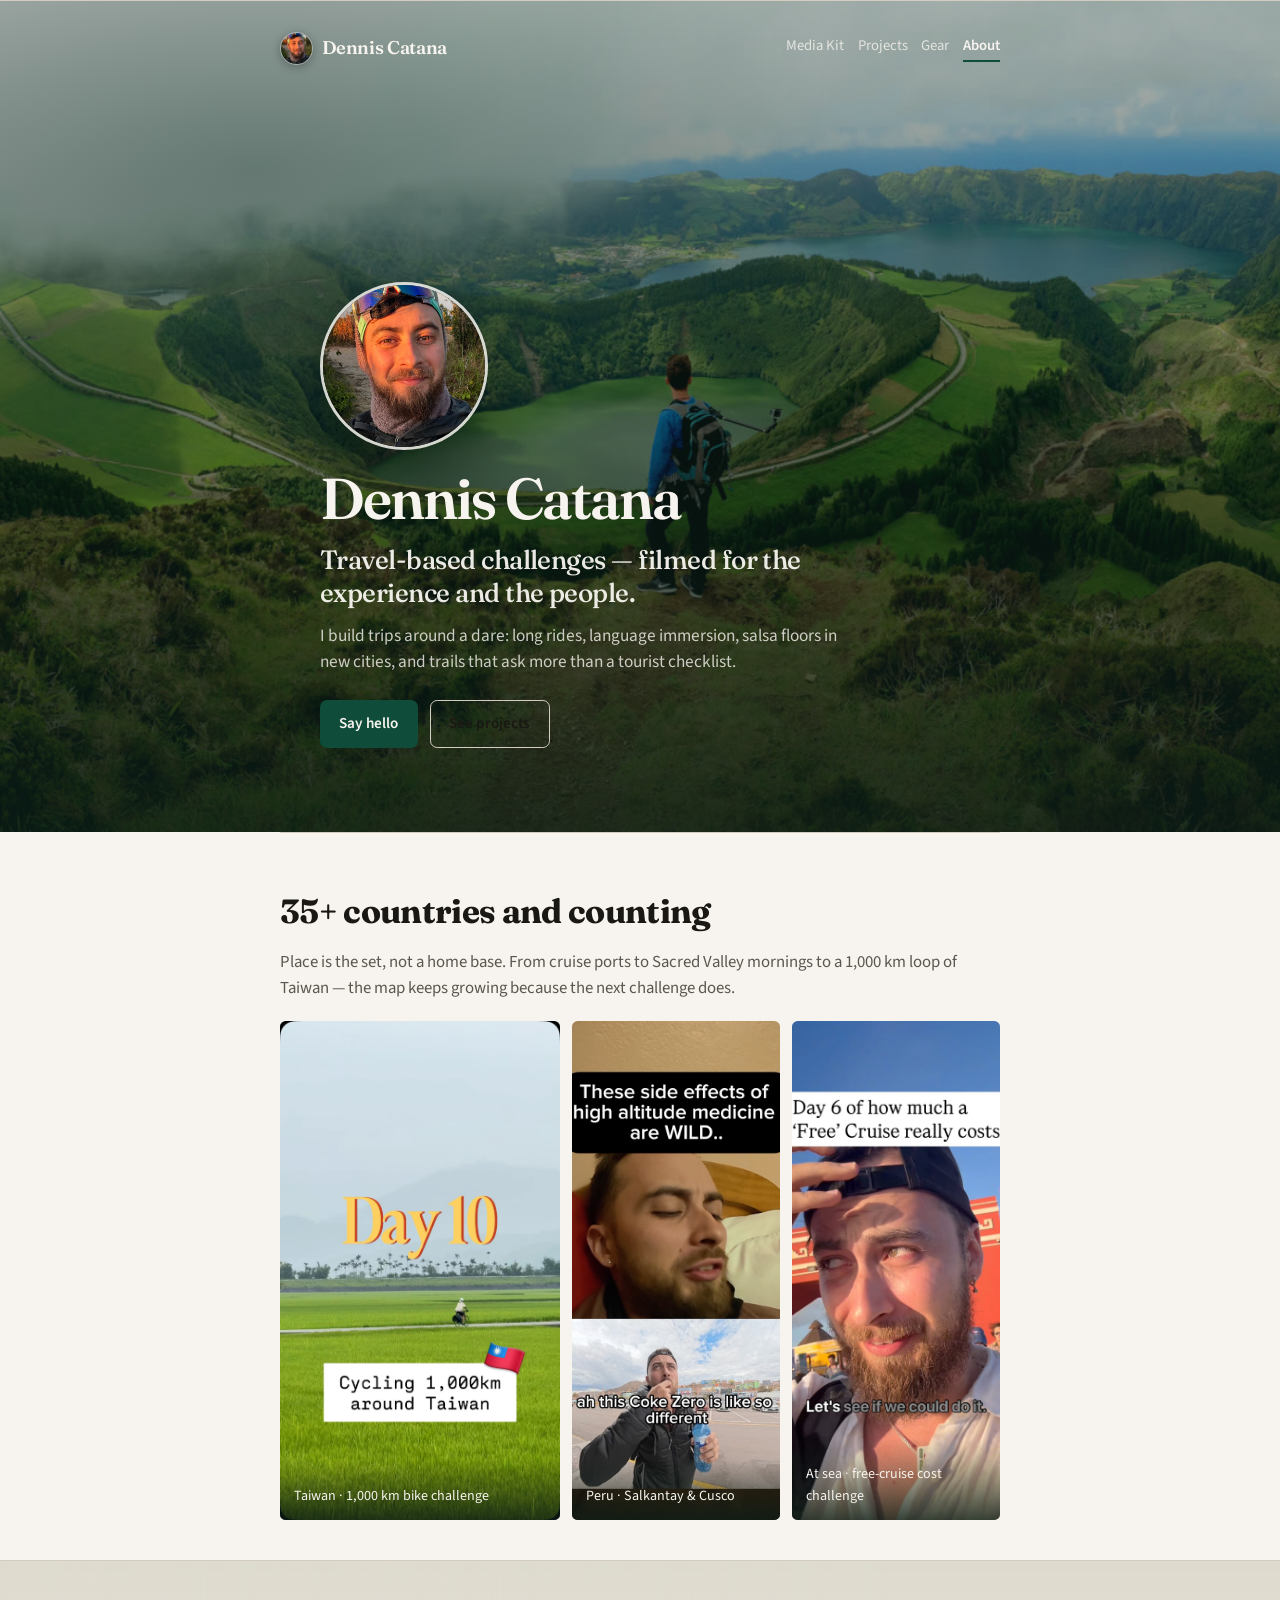
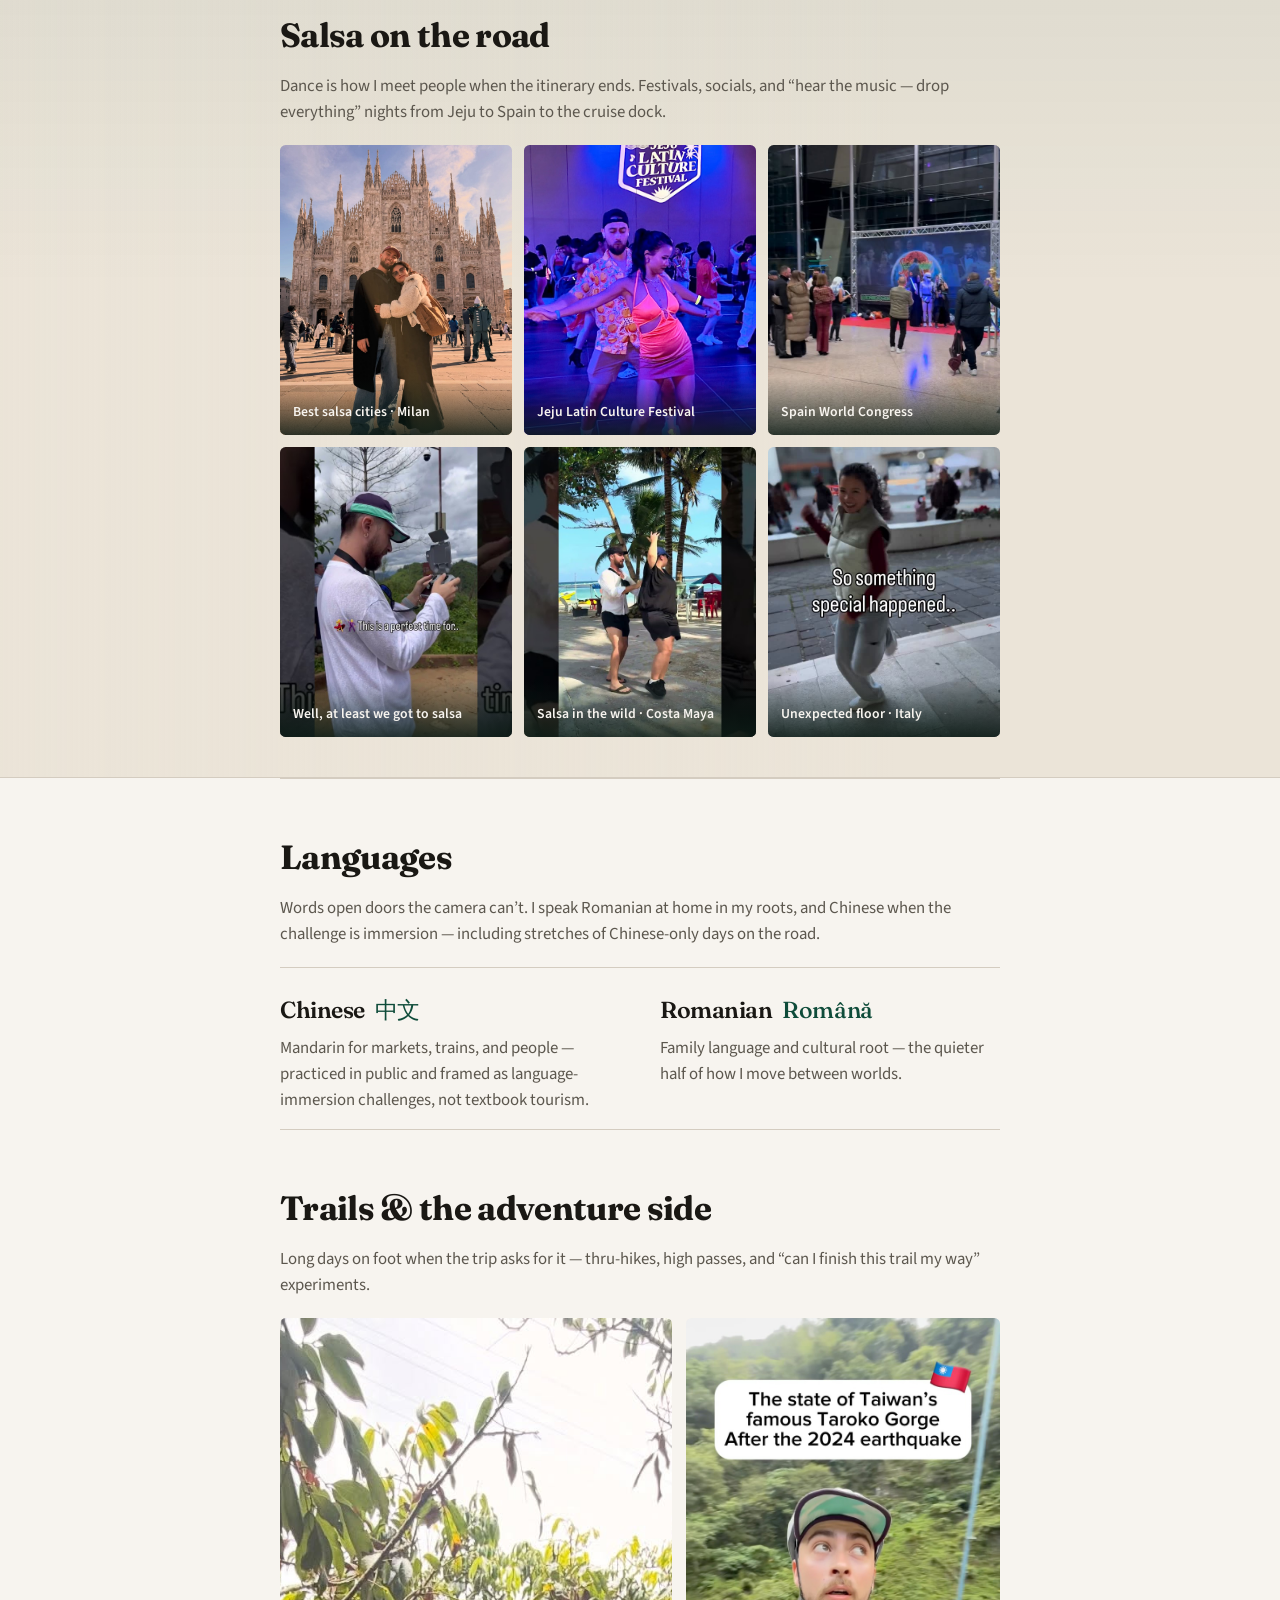
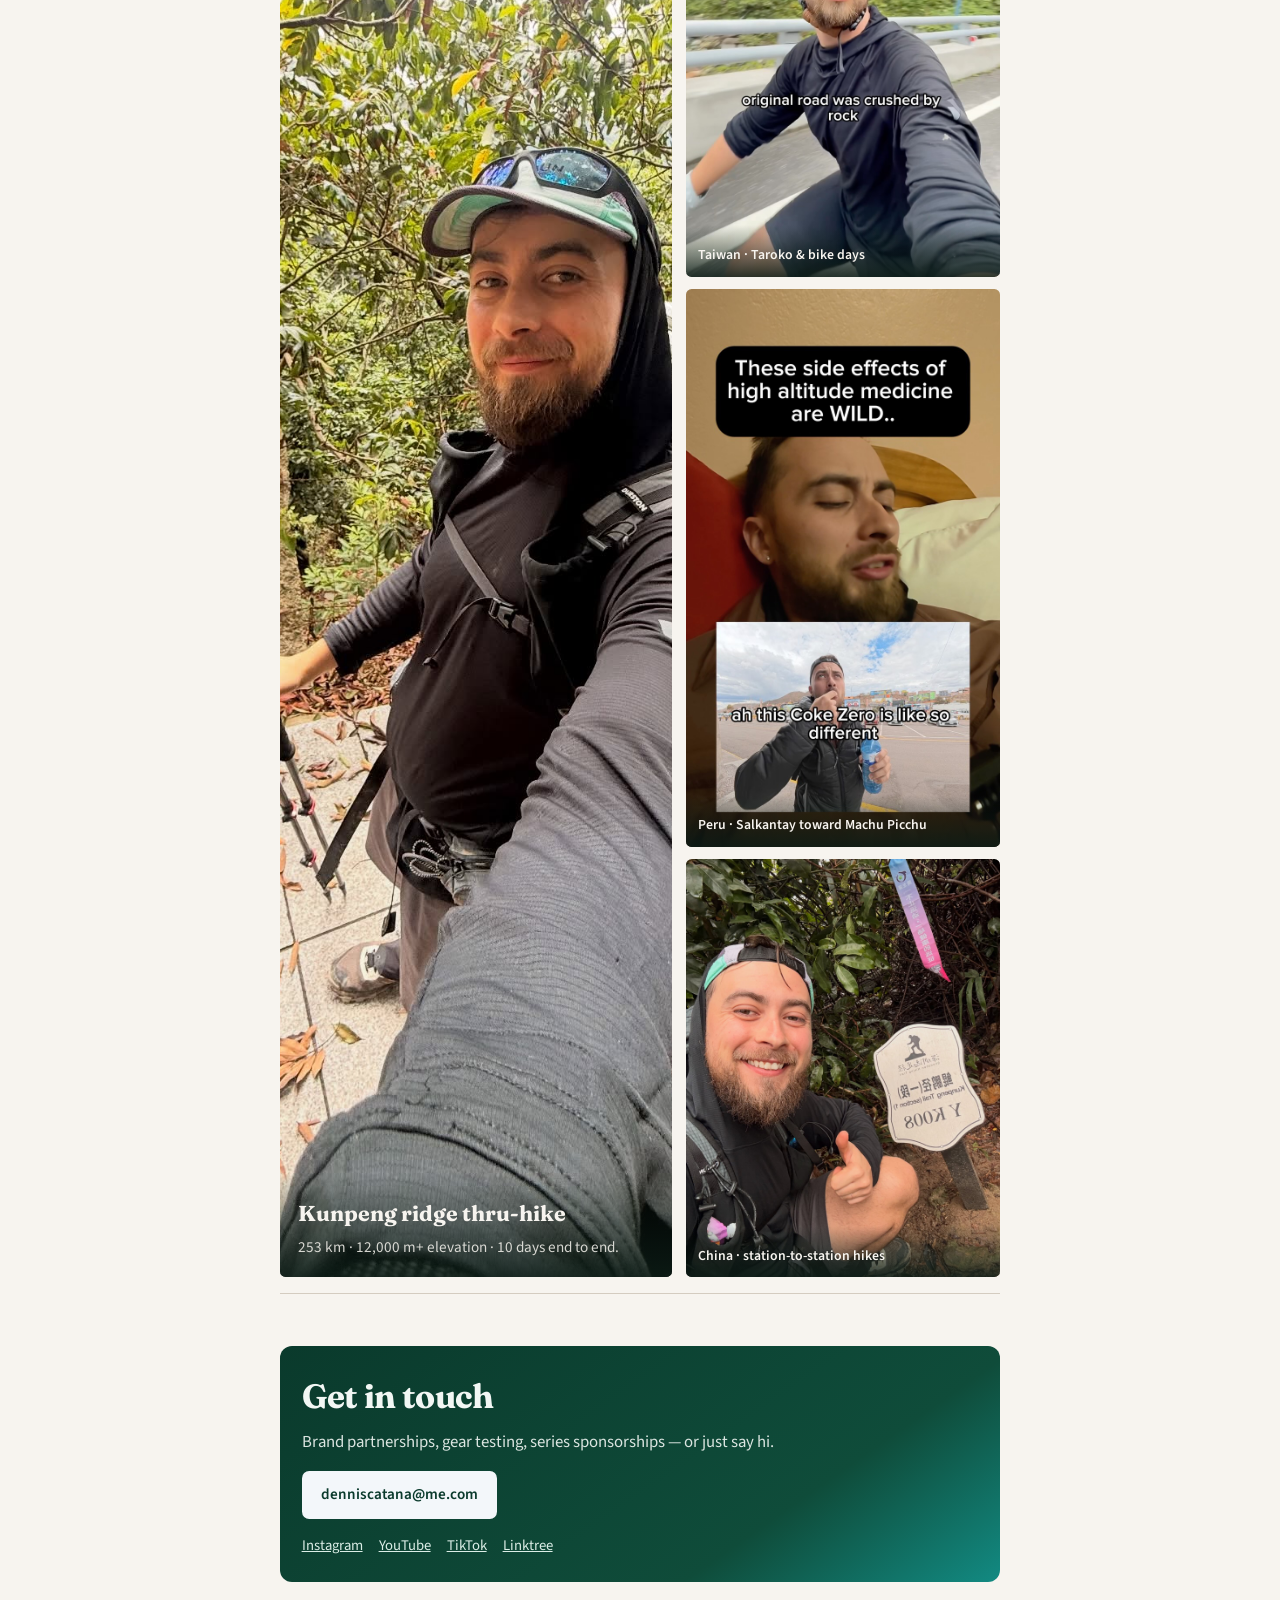
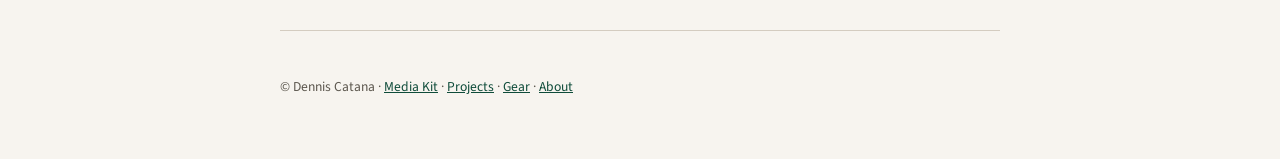
==== commit b3519149: "Polish wide ambient, sitewide header, and narrow project cards. Raise ambient easter egg to 2400px w" ====
--- a/about.html
+++ b/about.html
@@ -17,9 +17,34 @@
     <link rel="stylesheet" href="styles.css" />
   </head>
   <body class="page-about">
+    <aside class="site-ambient" id="site-ambient" aria-label="Reel wallpaper" hidden>
+      <div class="ambient-rail ambient-rail-left" aria-hidden="true">
+        <div class="ambient-lane is-up" data-lane="0"></div>
+        <div class="ambient-lane is-down" data-lane="1"></div>
+      </div>
+      <div class="ambient-rail ambient-rail-right" aria-hidden="true">
+        <div class="ambient-lane is-down" data-lane="2"></div>
+        <div class="ambient-lane is-up" data-lane="3"></div>
+      </div>
+    </aside>
+
     <header class="site-header site-header--about wrap">
-      <a class="logo" href="index.html">Dennis Catana</a>
-      <nav class="nav no-print" aria-label="Primary">
+      <a class="logo" href="index.html">
+        <img class="logo-avatar" src="assets/kit-avatar.jpg" alt="" width="36" height="36" />
+        <span>Dennis Catana</span>
+      </a>
+      <button
+        type="button"
+        class="nav-toggle"
+        aria-expanded="false"
+        aria-controls="site-nav"
+        aria-label="Menu"
+      >
+        <span class="nav-toggle-bar"></span>
+        <span class="nav-toggle-bar"></span>
+        <span class="nav-toggle-bar"></span>
+      </button>
+      <nav id="site-nav" class="nav no-print" aria-label="Primary">
         <a href="index.html">Media Kit</a>
         <a href="projects.html">Projects</a>
         <a href="gear.html">Gear</a>
@@ -252,5 +277,6 @@
         <a href="about.html">About</a>
       </p>
     </footer>
+    <script src="assets/site-chrome.js" defer></script>
   </body>
 </html>
--- a/styles.css
+++ b/styles.css
@@ -13,6 +13,9 @@
   --font-body: "Source Sans 3", system-ui, sans-serif;
   --hero-ink: #f7f4ef;
   --hero-muted: rgba(247, 244, 239, 0.8);
+  --ig-grad: linear-gradient(135deg, #9b2def 0%, #e1306c 52%, #f77737 82%, #fcaf45 100%);
+  --tt-grad: linear-gradient(135deg, #25f4ee 0%, #162238 48%, #fe2c55 100%);
+  --yt-grad: linear-gradient(135deg, #ff1a1a 0%, #cc0000 65%, #8f0000 100%);
 }
 
 *,
@@ -52,12 +55,14 @@
 }
 
 .site-header {
-  padding: 1.25rem 0 0.5rem;
+  padding: 2rem 0 0.85rem;
   display: flex;
   align-items: center;
   justify-content: space-between;
   gap: 1rem;
   flex-wrap: wrap;
+  position: relative;
+  z-index: 5;
 }
 
 .logo {
@@ -67,6 +72,56 @@
   letter-spacing: -0.02em;
   text-decoration: none;
   color: var(--ink);
+  display: inline-flex;
+  align-items: center;
+  gap: 0.55rem;
+}
+
+.logo-avatar {
+  width: 2.05rem;
+  height: 2.05rem;
+  border-radius: 999px;
+  object-fit: cover;
+  flex-shrink: 0;
+  border: 1.5px solid rgba(26, 24, 20, 0.12);
+  box-shadow: 0 2px 8px rgba(26, 24, 20, 0.08);
+}
+
+.nav-toggle {
+  display: none;
+  width: 2.4rem;
+  height: 2.4rem;
+  padding: 0;
+  border: 1px solid var(--line);
+  border-radius: 0.55rem;
+  background: var(--card);
+  cursor: pointer;
+  align-items: center;
+  justify-content: center;
+  flex-direction: column;
+  gap: 0.28rem;
+  flex-shrink: 0;
+}
+
+.nav-toggle-bar {
+  display: block;
+  width: 1.05rem;
+  height: 2px;
+  border-radius: 999px;
+  background: var(--ink);
+  transition: transform 0.2s ease, opacity 0.2s ease;
+}
+
+.site-header.is-nav-open .nav-toggle-bar:nth-child(1) {
+  transform: translateY(0.34rem) rotate(45deg);
+}
+
+.site-header.is-nav-open .nav-toggle-bar:nth-child(2) {
+  opacity: 0;
+}
+
+.site-header.is-nav-open .nav-toggle-bar:nth-child(3) {
+  transform: translateY(-0.34rem) rotate(-45deg);
 }
 
 .nav {
@@ -83,6 +138,53 @@
 
 .nav a:hover {
   color: var(--accent);
+}
+
+@media (max-width: 720px) {
+  .site-header {
+    flex-wrap: nowrap;
+    padding: 1.55rem 0 0.75rem;
+  }
+
+  .nav-toggle {
+    display: inline-flex;
+  }
+
+  .site-header .nav {
+    display: none;
+    position: absolute;
+    top: calc(100% - 0.15rem);
+    right: 0;
+    left: auto;
+    min-width: 11.5rem;
+    flex-direction: column;
+    gap: 0.15rem;
+    padding: 0.55rem;
+    background: var(--card);
+    border: 1px solid var(--line);
+    border-radius: 0.75rem;
+    box-shadow: 0 14px 36px rgba(26, 24, 20, 0.12);
+    z-index: 20;
+  }
+
+  .site-header.is-nav-open .nav {
+    display: flex;
+  }
+
+  .site-header .nav a {
+    padding: 0.55rem 0.7rem;
+    border-radius: 0.45rem;
+  }
+
+  .site-header .nav a:hover,
+  .site-header .nav a.active {
+    background: var(--accent-soft);
+  }
+
+  .site-header .nav a.active {
+    border-bottom: none;
+    padding-bottom: 0.55rem;
+  }
 }
 
 .hero {
@@ -590,7 +692,7 @@
   z-index: 5;
   width: min(100% - 2rem, var(--max));
   margin-inline: auto;
-  padding-top: 1.25rem;
+  padding-top: 2rem;
 }
 
 .page-kit .site-header--kit .logo,
@@ -600,6 +702,20 @@
 
 .page-kit .site-header--kit .logo {
   color: var(--hero-ink);
+}
+
+.page-kit .site-header--kit .logo-avatar {
+  border-color: rgba(247, 244, 239, 0.35);
+  box-shadow: 0 2px 10px rgba(0, 0, 0, 0.28);
+}
+
+.page-kit .site-header--kit .nav-toggle {
+  border-color: rgba(247, 244, 239, 0.28);
+  background: rgba(26, 24, 20, 0.28);
+}
+
+.page-kit .site-header--kit .nav-toggle-bar {
+  background: var(--hero-ink);
 }
 
 .page-kit .site-header--kit .nav a:hover,
@@ -1161,6 +1277,19 @@
   font-size: 1.05rem;
 }
 
+a.kit-expand__metric--link {
+  text-decoration: none;
+  transition: border-color 0.15s ease, box-shadow 0.15s ease, transform 0.15s ease;
+}
+
+a.kit-expand__metric--link:hover,
+a.kit-expand__metric--link:focus-visible {
+  border-color: rgba(15, 76, 58, 0.45);
+  box-shadow: 0 4px 14px rgba(12, 40, 28, 0.1);
+  transform: translateY(-1px);
+  outline: none;
+}
+
 .kit-expand__series-note {
   margin: 0 0 0.85rem;
   font-size: 0.9rem;
@@ -1375,6 +1504,216 @@
 .wrap-wide {
   width: min(100% - 2rem, 1180px);
   margin-inline: auto;
+}
+
+/* Ultra-wide easter egg: faded clickable reel marquees in the gutters (sitewide) */
+.site-header,
+main,
+.site-footer {
+  position: relative;
+  z-index: 2;
+}
+
+.site-ambient {
+  display: none;
+  pointer-events: none;
+}
+
+.site-ambient[hidden] {
+  display: none !important;
+}
+
+/* Only show on truly wide screens (easter egg), with 50% larger reel cards */
+@media (min-width: 2400px) {
+  .site-ambient:not([hidden]) {
+    display: block;
+    position: fixed;
+    inset: 0;
+    z-index: 0;
+    overflow: hidden;
+    pointer-events: none;
+  }
+
+  .ambient-rail {
+    position: absolute;
+    top: 5.25rem;
+    bottom: 0;
+    width: min(321px, calc((100vw - 1220px) / 2 - 1.25rem));
+    display: flex;
+    gap: 0.65rem;
+    padding: 0.5rem 0;
+    mask-image: linear-gradient(
+      180deg,
+      transparent 0%,
+      #000 7%,
+      #000 93%,
+      transparent 100%
+    );
+    -webkit-mask-image: linear-gradient(
+      180deg,
+      transparent 0%,
+      #000 7%,
+      #000 93%,
+      transparent 100%
+    );
+  }
+
+  .ambient-rail-left {
+    left: 0.65rem;
+    justify-content: flex-end;
+  }
+
+  .ambient-rail-right {
+    right: 0.65rem;
+    justify-content: flex-start;
+  }
+
+  .ambient-lane {
+    flex: 1;
+    min-width: 0;
+    max-width: 153px;
+    overflow: hidden;
+    height: 100%;
+  }
+
+  .ambient-track {
+    display: flex;
+    flex-direction: column;
+    gap: 0.65rem;
+    width: 100%;
+    will-change: transform;
+  }
+
+  .ambient-lane.is-up .ambient-track {
+    animation: ambient-marquee-up 72s linear infinite;
+  }
+
+  .ambient-lane.is-down .ambient-track {
+    animation: ambient-marquee-down 84s linear infinite;
+  }
+
+  .ambient-rail-left .ambient-lane.is-up .ambient-track {
+    animation-duration: 78s;
+  }
+
+  .ambient-rail-right .ambient-lane.is-down .ambient-track {
+    animation-duration: 90s;
+  }
+
+  .ambient-lane:hover .ambient-track {
+    animation-play-state: paused;
+  }
+
+  @keyframes ambient-marquee-up {
+    from {
+      transform: translateY(0);
+    }
+    to {
+      transform: translateY(-50%);
+    }
+  }
+
+  @keyframes ambient-marquee-down {
+    from {
+      transform: translateY(-50%);
+    }
+    to {
+      transform: translateY(0);
+    }
+  }
+
+  .ambient-card {
+    display: block;
+    width: 100%;
+    text-decoration: none;
+    pointer-events: auto;
+    opacity: 0.26;
+    filter: saturate(0.8);
+    transition: opacity 0.22s ease, filter 0.22s ease, transform 0.22s ease;
+    transform: scale(0.98);
+  }
+
+  .ambient-card:hover,
+  .ambient-card:focus-visible {
+    opacity: 0.95;
+    filter: saturate(1.08);
+    transform: scale(1);
+    outline: none;
+    z-index: 1;
+  }
+
+  .ambient-card-frame {
+    position: relative;
+    display: block;
+    aspect-ratio: 9 / 16;
+    border-radius: 0.85rem;
+    overflow: hidden;
+    padding: 3px;
+    box-shadow: 0 8px 22px rgba(26, 24, 20, 0.12);
+  }
+
+  .ambient-card.plat-ig .ambient-card-frame {
+    background: var(--ig-grad);
+  }
+
+  .ambient-card.plat-tiktok .ambient-card-frame {
+    background: var(--tt-grad);
+  }
+
+  .ambient-card.plat-youtube .ambient-card-frame {
+    background: var(--yt-grad);
+  }
+
+  .ambient-card-frame > img {
+    width: 100%;
+    height: 100%;
+    object-fit: cover;
+    border-radius: 0.65rem;
+    display: block;
+    background: #2a2620;
+  }
+
+  .ambient-card-plat {
+    position: absolute;
+    top: 0.45rem;
+    left: 0.45rem;
+    width: 1.15rem;
+    height: 1.15rem;
+    color: #fff;
+    filter: drop-shadow(0 1px 2px rgba(0, 0, 0, 0.45));
+    display: inline-flex;
+  }
+
+  .ambient-card-plat svg,
+  .ambient-card-plat img {
+    width: 100%;
+    height: 100%;
+  }
+
+  .ambient-card-views {
+    position: absolute;
+    top: 0.4rem;
+    right: 0.4rem;
+    font-size: 0.68rem;
+    font-weight: 700;
+    letter-spacing: 0.02em;
+    color: #fff;
+    text-shadow: 0 1px 3px rgba(0, 0, 0, 0.55);
+  }
+}
+
+@media (min-width: 2400px) and (prefers-reduced-motion: reduce) {
+  .ambient-lane.is-up .ambient-track,
+  .ambient-lane.is-down .ambient-track {
+    animation: none;
+    transform: translateY(-12%);
+  }
+}
+
+@media print {
+  .site-ambient {
+    display: none !important;
+  }
 }
 
 .nav a.active {
@@ -2298,24 +2637,151 @@
 }
 
 @media (max-width: 820px) {
+  /* Stack highlight above matrix, but keep the page viewport-width so the
+     matrix can scroll sideways (min-width:max-content rows otherwise blow out). */
+  .project-block .timeline-split.is-matrix,
   .timeline-split {
     flex-direction: column;
+    width: 100%;
+    max-width: 100%;
+    overflow: hidden;
   }
 
   .timeline-pinned-left,
   .peak-panel {
     width: 100%;
+    max-width: 100%;
+    box-sizing: border-box;
     border-right: none;
     border-bottom: 2px solid #bfb5a4;
+    align-items: center;
+  }
+
+  /* Compact highlight: card + stats side-by-side so matrix stays above the fold */
+  .project-block .peak-panel {
+    display: grid;
+    grid-template-columns: auto minmax(0, 1fr);
+    grid-template-areas:
+      "label label"
+      "card stats";
+    align-items: start;
+    column-gap: 0.75rem;
+    row-gap: 0.35rem;
+    padding: 0.7rem 0.75rem 0.75rem;
+  }
+
+  .project-block .peak-panel > .timeline-col-label {
+    grid-area: label;
+  }
+
+  .project-block .peak-panel > .phone-card,
+  .project-block .peak-panel > a.phone-card {
+    grid-area: card;
+    width: min(140px, 36vw);
+    max-width: 140px;
+    margin: 0;
+  }
+
+  .project-block .peak-panel > .peak-stats-drawer {
+    grid-area: stats;
+    margin-top: 0;
+    min-width: 0;
+    align-self: center;
   }
 
   .timeline-pinned-left .timeline-track {
     width: 100% !important;
-    max-width: 240px;
+    max-width: 140px;
+    margin: 0;
+  }
+
+  .project-block .peak-panel .peak-totals-row {
+    justify-content: flex-start;
+    flex-wrap: wrap;
+    gap: 0.45rem 0.65rem;
+  }
+
+  .project-block .peak-panel .peak-platform-peaks {
+    margin-top: 0.45rem;
+  }
+
+  .proj-matrix {
+    width: 100%;
+    max-width: 100%;
+    min-width: 0;
+  }
+
+  .project-block .timeline-scroll-right.matrix-scroll-right,
+  .timeline-scroll-right,
+  .matrix-scroll-right {
+    width: 100%;
+    max-width: 100%;
+    min-width: 0;
+    overflow-x: auto;
+    overflow-y: hidden;
+    -webkit-overflow-scrolling: touch;
+    overscroll-behavior-x: contain;
+    touch-action: pan-x pan-y;
+    padding: 0.7rem 0.75rem 0.85rem;
+  }
+
+  /* Collapsed phone: clip matrix height so expand CTA stays on-screen */
+  .project-block.is-collapsed .matrix-scroll-right {
+    max-height: 250px;
+  }
+
+  .project-block.is-expanded .matrix-scroll-right {
+    max-height: none;
+  }
+
+  /* Match highlight size on narrow screens (+25% → 140px) */
+  .project-block .matrix-cell {
+    width: 140px;
+  }
+
+  .project-block .matrix-col-hdr {
+    width: 140px;
+  }
+
+  .project-block .matrix-blank-slot {
+    width: 140px;
+    min-height: 240px;
+  }
+
+  .project-block .matrix-cell .phone-screen.is-tall-screen,
+  .project-block .matrix-cell .phone-screen:not(.is-wide-screen) {
+    min-height: 230px;
+  }
+
+  .project-block .matrix-cell .feed-post-screen {
+    min-height: 210px;
+  }
+
+  .project-block.is-collapsed .matrix-plat-row[data-plat-row="tiktok"] {
+    height: 72px;
   }
 
   .project-block.is-collapsed .matrix-plat-row.is-peek {
-    height: 56px;
+    height: 64px;
+  }
+
+  /* Keep expand / collapse CTAs centered in the visible matrix width */
+  .proj-expand-peek,
+  .proj-collapse-peek {
+    width: 100%;
+    max-width: 100%;
+    align-self: stretch;
+  }
+
+  .proj-expand-peek {
+    margin-top: -1.6rem;
+    min-height: 2.5rem;
+  }
+
+  .proj-collapse-peek {
+    margin-top: -2.6rem;
+    min-height: 3.6rem;
+    padding-bottom: 0.7rem;
   }
 }
 
@@ -3095,6 +3561,35 @@
   min-height: 0;
 }
 
+/* Narrow: keep highlight + matrix cards matched (+25% vs prior compact size).
+   Must follow the Projects matrix win-over block above. */
+@media (max-width: 820px) {
+  .project-block .matrix-col-hdr,
+  .project-block .matrix-cell,
+  .project-block .matrix-blank-slot {
+    width: 140px;
+  }
+
+  .project-block .matrix-blank-slot {
+    min-height: 240px;
+  }
+
+  .project-block .matrix-cell .phone-screen.is-tall-screen,
+  .project-block .matrix-cell .phone-screen:not(.is-wide-screen) {
+    min-height: 230px;
+  }
+
+  .project-block .matrix-cell .feed-post-screen {
+    min-height: 210px;
+  }
+
+  .project-block .peak-panel > .phone-card,
+  .project-block .peak-panel > a.phone-card {
+    width: min(140px, 36vw);
+    max-width: 140px;
+  }
+}
+
 /* Gear Page Styles */
 .gear-toolbar {
   display: flex;
@@ -3807,11 +4302,25 @@
   z-index: 5;
   width: min(100% - 2rem, var(--max));
   margin-inline: auto;
-  padding-top: 1.25rem;
+  padding-top: 2rem;
 }
 
 .page-about .site-header--about .logo {
   color: var(--hero-ink);
+}
+
+.page-about .site-header--about .logo-avatar {
+  border-color: rgba(247, 244, 239, 0.35);
+  box-shadow: 0 2px 10px rgba(0, 0, 0, 0.28);
+}
+
+.page-about .site-header--about .nav-toggle {
+  border-color: rgba(247, 244, 239, 0.28);
+  background: rgba(26, 24, 20, 0.28);
+}
+
+.page-about .site-header--about .nav-toggle-bar {
+  background: var(--hero-ink);
 }
 
 .page-about .site-header--about .nav a {
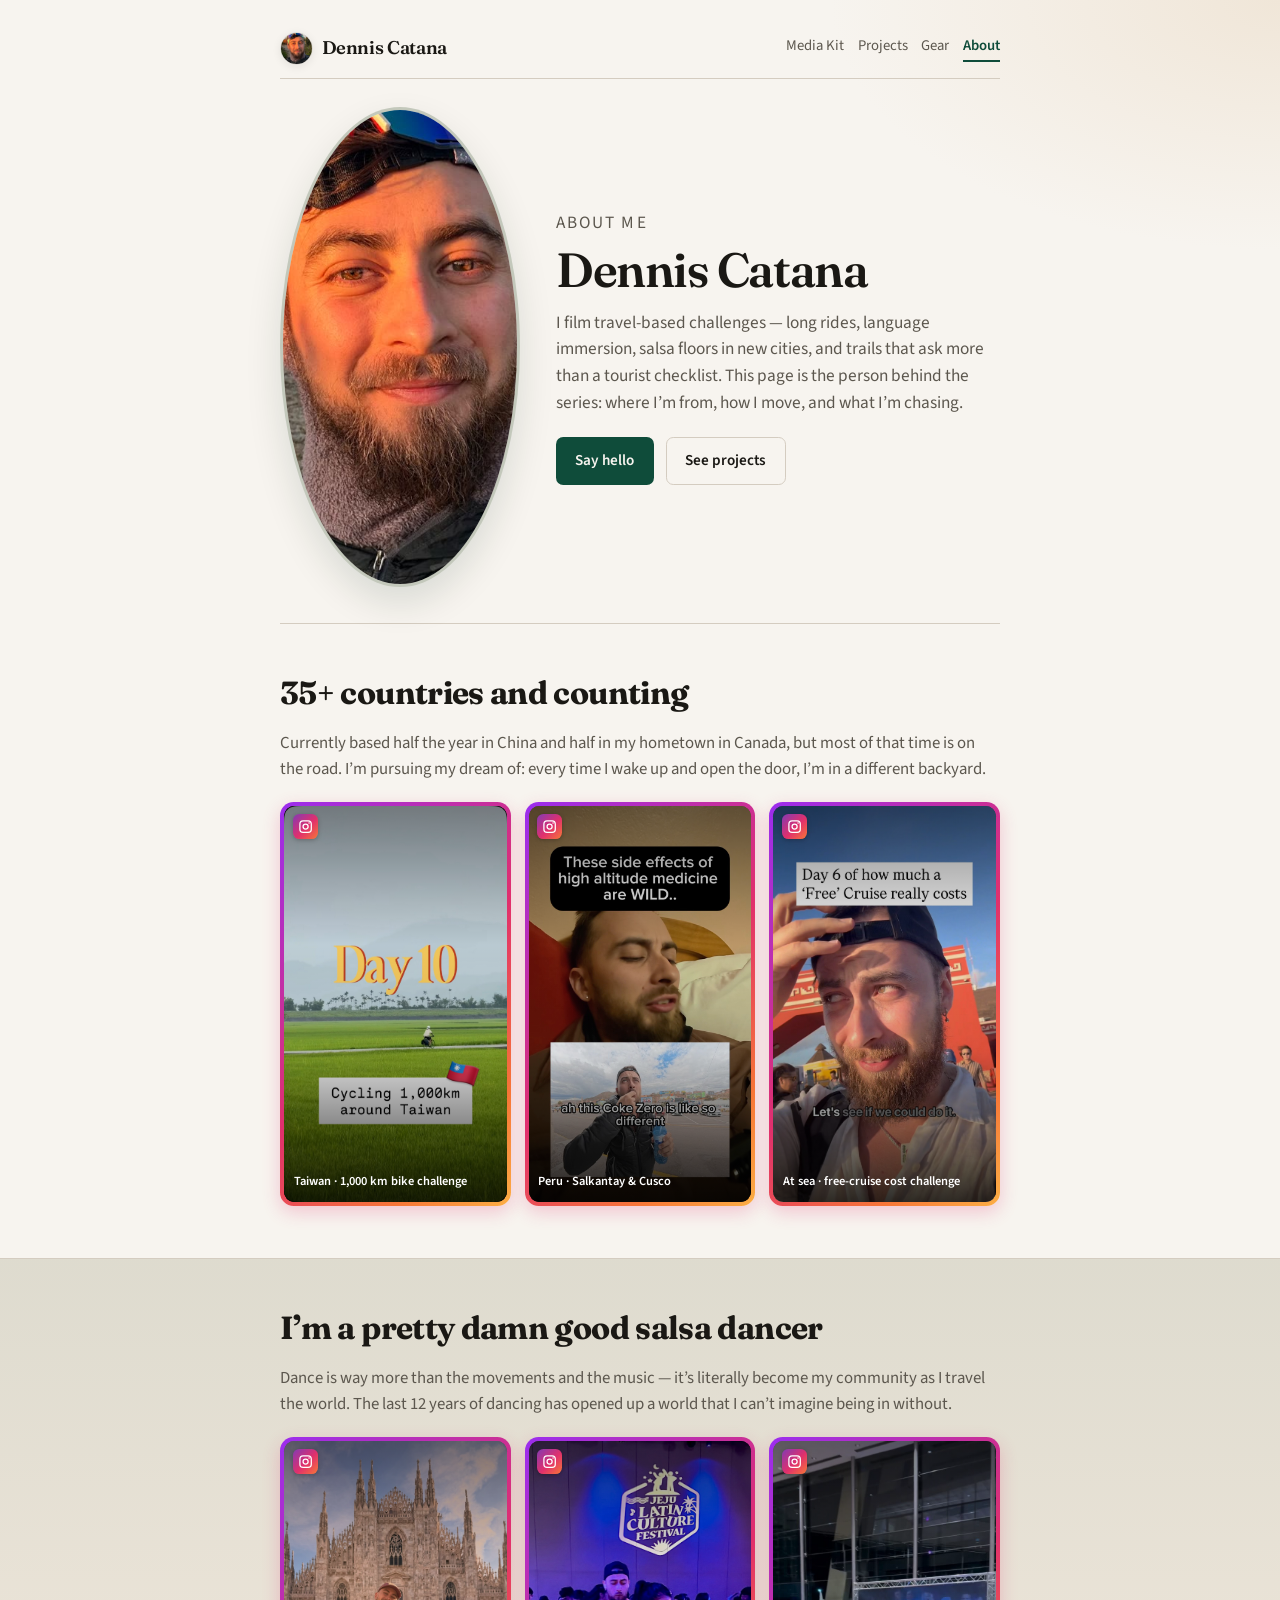
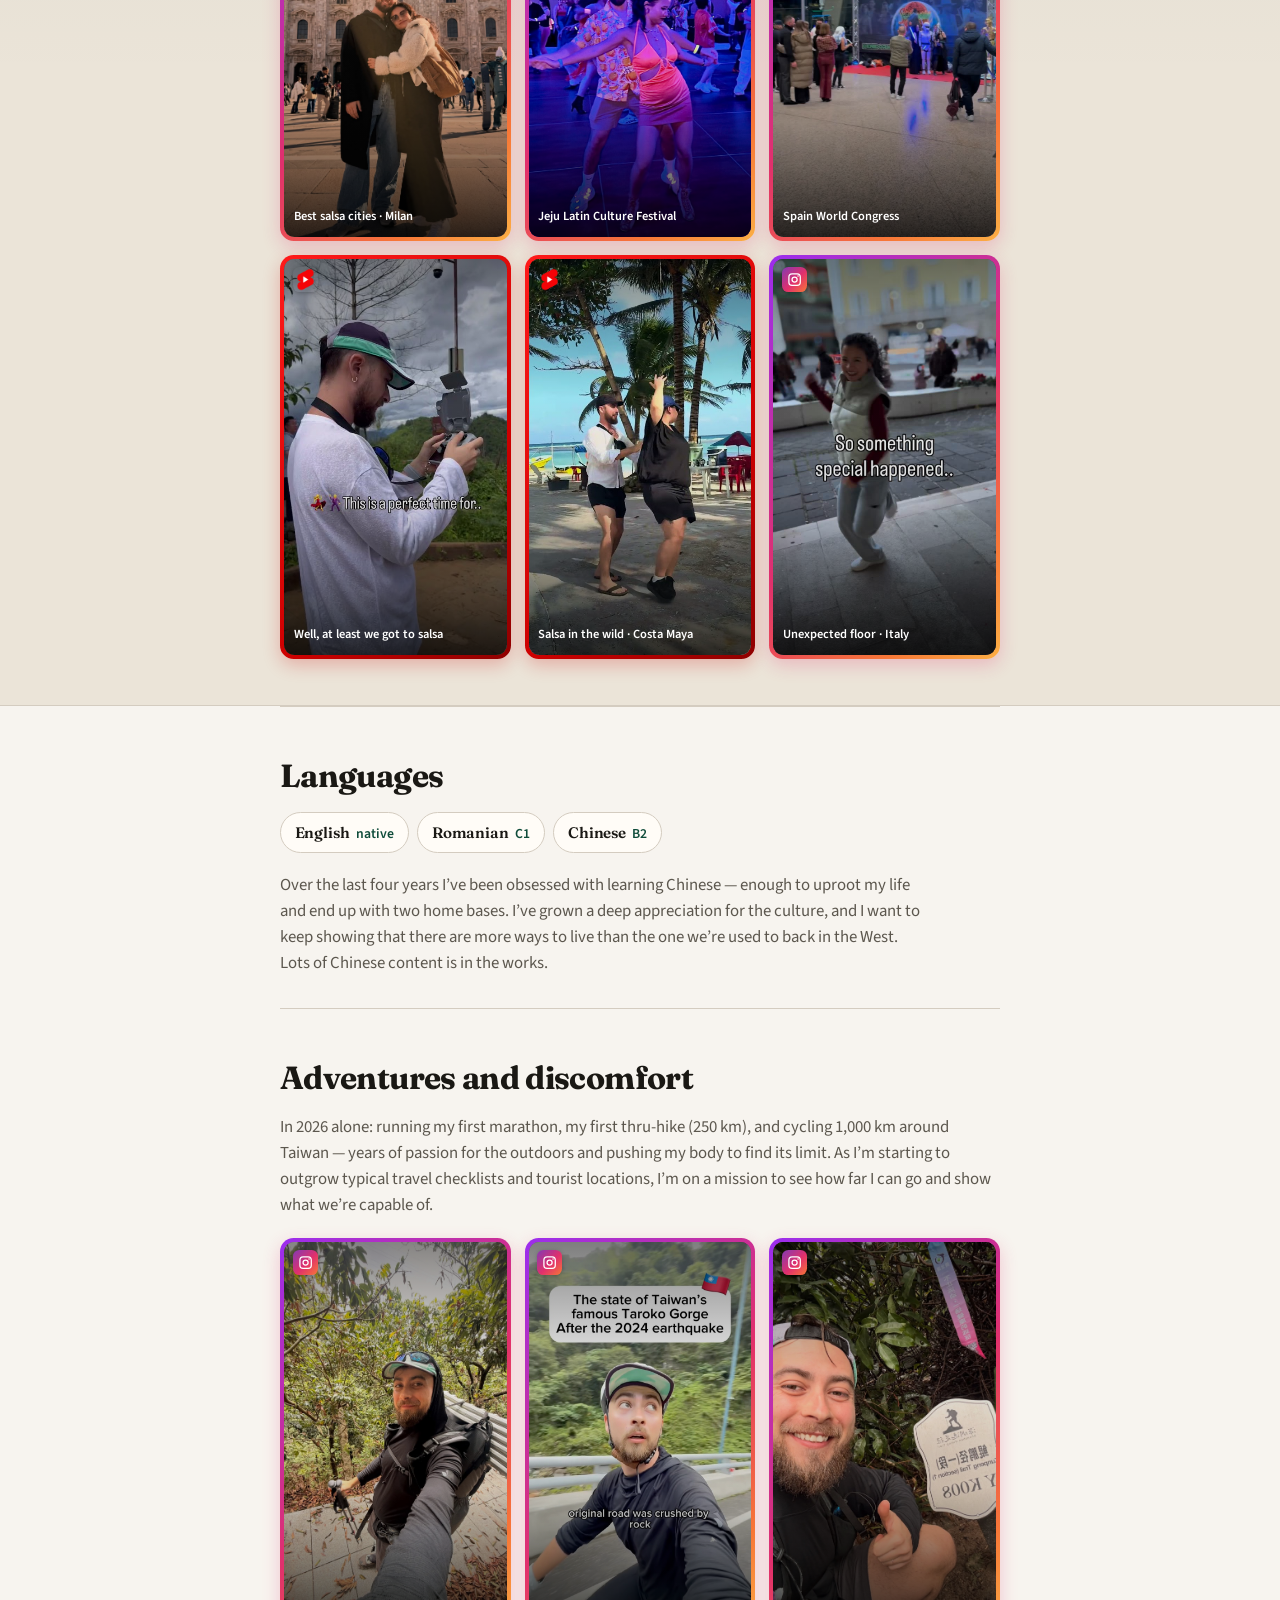
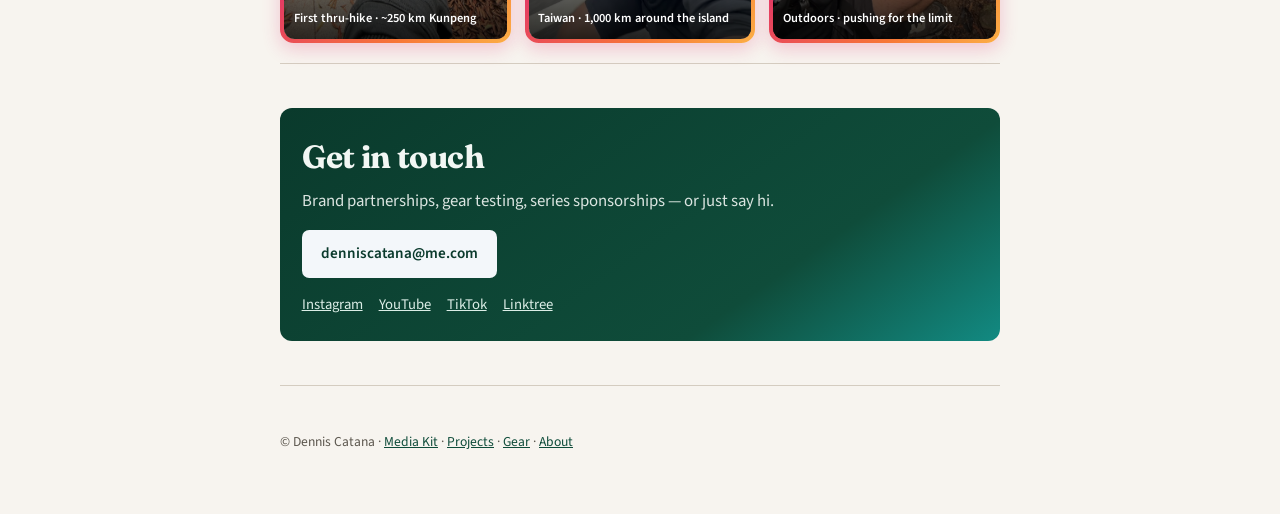
==== commit 5e9748bc: "Refine About: profile intro, reel chrome, and Dennis copy Lead with an About Me portrait block; styl" ====
--- a/about.html
+++ b/about.html
@@ -6,7 +6,7 @@
     <title>About — Dennis Catana</title>
     <meta
       name="description"
-      content="About Dennis Catana (@denniscatana) — travel-based challenges across 35+ countries, salsa on the road, Chinese &amp; Romanian, and long trails."
+      content="About Dennis Catana — 35+ countries, salsa on the road, English / Romanian / Chinese, and adventures built around discomfort."
     />
     <link rel="preconnect" href="https://fonts.googleapis.com" />
     <link rel="preconnect" href="https://fonts.gstatic.com" crossorigin />
@@ -28,7 +28,7 @@
       </div>
     </aside>
 
-    <header class="site-header site-header--about wrap">
+    <header class="site-header wrap">
       <a class="logo" href="index.html">
         <img class="logo-avatar" src="assets/kit-avatar.jpg" alt="" width="36" height="36" />
         <span>Dennis Catana</span>
@@ -52,208 +52,312 @@
       </nav>
     </header>
 
-    <main id="top">
-      <section class="about-hero" aria-label="About Dennis">
-        <div class="about-hero__media" aria-hidden="true">
-          <img
-            src="assets/about/cover.jpg"
-            alt=""
-            width="2400"
-            height="731"
-            decoding="async"
-            fetchpriority="high"
-          />
-        </div>
-        <div class="about-hero__veil" aria-hidden="true"></div>
-        <div class="about-hero__inner wrap">
-          <img
-            class="about-hero__portrait"
-            src="assets/about/portrait.jpg"
-            alt="Dennis Catana on trail"
-            width="320"
-            height="320"
-            decoding="async"
-          />
-          <p class="about-hero__brand">Dennis Catana</p>
-          <h1 class="about-hero__headline">
-            Travel-based challenges — filmed for the experience and the people.
-          </h1>
-          <p class="about-hero__lede">
-            I build trips around a dare: long rides, language immersion, salsa floors in new cities,
-            and trails that ask more than a tourist checklist.
+    <main id="top" class="wrap">
+      <section id="about-me" class="about-me" aria-label="About me">
+        <img
+          class="about-me__portrait"
+          src="assets/about/portrait.jpg"
+          alt="Dennis Catana"
+          width="480"
+          height="480"
+          decoding="async"
+          fetchpriority="high"
+        />
+        <div class="about-me__copy">
+          <p class="eyebrow">About me</p>
+          <h1>Dennis Catana</h1>
+          <p>
+            I film travel-based challenges — long rides, language immersion, salsa floors in new
+            cities, and trails that ask more than a tourist checklist. This page is the person
+            behind the series: where I’m from, how I move, and what I’m chasing.
           </p>
-          <div class="about-hero__cta cta-row no-print">
+          <div class="cta-row no-print">
             <a class="btn btn-primary" href="#contact">Say hello</a>
-            <a class="btn btn-ghost btn-ghost--on-dark" href="projects.html">See projects</a>
+            <a class="btn btn-ghost" href="projects.html">See projects</a>
           </div>
         </div>
       </section>
 
-      <section id="travel" class="about-section wrap">
+      <section id="travel" class="about-section">
         <h2>35+ countries and counting</h2>
         <p class="section-intro">
-          Place is the set, not a home base. From cruise ports to Sacred Valley mornings to a
-          1,000&nbsp;km loop of Taiwan — the map keeps growing because the next challenge does.
+          Currently based half the year in China and half in my hometown in Canada, but most of
+          that time is on the road. I’m pursuing my dream of: every time I wake up and open the
+          door, I’m in a different backyard.
         </p>
-        <div class="about-mosaic" role="list">
-          <figure class="about-mosaic__item about-mosaic__item--wide" role="listitem">
-            <img src="assets/about/travel-taiwan.jpg" alt="Cycling through Taiwan" width="1200" height="800" loading="lazy" />
-            <figcaption>Taiwan · 1,000&nbsp;km bike challenge</figcaption>
-          </figure>
-          <figure class="about-mosaic__item" role="listitem">
-            <img src="assets/about/travel-peru.jpg" alt="Peru trek landscape" width="800" height="1000" loading="lazy" />
-            <figcaption>Peru · Salkantay &amp; Cusco</figcaption>
-          </figure>
-          <figure class="about-mosaic__item" role="listitem">
-            <img src="assets/about/travel-cruise.jpg" alt="Cruise travel still" width="800" height="1000" loading="lazy" />
-            <figcaption>At sea · free-cruise cost challenge</figcaption>
-          </figure>
+        <div class="about-reel-grid">
+          <a
+            class="phone-card plat-ig about-reel"
+            href="https://www.instagram.com/reel/DaZS0GGIxkK/"
+            target="_blank"
+            rel="noopener"
+          >
+            <div class="phone-screen is-tall-screen">
+              <img src="assets/about/travel-taiwan.jpg" alt="Cycling through Taiwan" loading="lazy" />
+              <div class="phone-screen-scrim"></div>
+              <div class="phone-top-bar is-plat-tl">
+                <span class="plat-logo-badge ig" title="Instagram"
+                  ><svg viewBox="0 0 24 24" aria-hidden="true"><rect x="3" y="3" width="18" height="18" rx="5" fill="none" stroke="currentColor" stroke-width="2"/><circle cx="12" cy="12" r="4" fill="none" stroke="currentColor" stroke-width="2"/><circle cx="17.5" cy="6.5" r="1.2" fill="currentColor"/></svg></span
+                >
+              </div>
+              <div class="phone-bottom-bar">
+                <div class="clip-title" style="color: #fff">Taiwan · 1,000 km bike challenge</div>
+              </div>
+            </div>
+          </a>
+          <a
+            class="phone-card plat-ig about-reel"
+            href="projects.html"
+          >
+            <div class="phone-screen is-tall-screen">
+              <img src="assets/about/travel-peru.jpg" alt="Peru trek landscape" loading="lazy" />
+              <div class="phone-screen-scrim"></div>
+              <div class="phone-top-bar is-plat-tl">
+                <span class="plat-logo-badge ig" title="Instagram"
+                  ><svg viewBox="0 0 24 24" aria-hidden="true"><rect x="3" y="3" width="18" height="18" rx="5" fill="none" stroke="currentColor" stroke-width="2"/><circle cx="12" cy="12" r="4" fill="none" stroke="currentColor" stroke-width="2"/><circle cx="17.5" cy="6.5" r="1.2" fill="currentColor"/></svg></span
+                >
+              </div>
+              <div class="phone-bottom-bar">
+                <div class="clip-title" style="color: #fff">Peru · Salkantay &amp; Cusco</div>
+              </div>
+            </div>
+          </a>
+          <a
+            class="phone-card plat-ig about-reel"
+            href="projects.html"
+          >
+            <div class="phone-screen is-tall-screen">
+              <img src="assets/about/travel-cruise.jpg" alt="Cruise travel still" loading="lazy" />
+              <div class="phone-screen-scrim"></div>
+              <div class="phone-top-bar is-plat-tl">
+                <span class="plat-logo-badge ig" title="Instagram"
+                  ><svg viewBox="0 0 24 24" aria-hidden="true"><rect x="3" y="3" width="18" height="18" rx="5" fill="none" stroke="currentColor" stroke-width="2"/><circle cx="12" cy="12" r="4" fill="none" stroke="currentColor" stroke-width="2"/><circle cx="17.5" cy="6.5" r="1.2" fill="currentColor"/></svg></span
+                >
+              </div>
+              <div class="phone-bottom-bar">
+                <div class="clip-title" style="color: #fff">At sea · free-cruise cost challenge</div>
+              </div>
+            </div>
+          </a>
         </div>
       </section>
 
       <section id="salsa" class="about-section about-section--band">
-        <div class="wrap">
-          <h2>Salsa on the road</h2>
+        <div class="about-band-inner">
+          <h2>I’m a pretty damn good salsa dancer</h2>
           <p class="section-intro">
-            Dance is how I meet people when the itinerary ends. Festivals, socials, and
-            “hear the music — drop everything” nights from Jeju to Spain to the cruise dock.
+            Dance is way more than the movements and the music — it’s literally become my
+            community as I travel the world. The last 12 years of dancing has opened up a world
+            that I can’t imagine being in without.
           </p>
-          <div class="about-gallery">
-            <a
-              class="about-gallery__cell"
+          <div class="about-reel-grid">
+            <a
+              class="phone-card plat-ig about-reel"
               href="https://www.instagram.com/p/DWNm6orlNUp/"
               target="_blank"
               rel="noopener"
             >
-              <img src="assets/about/salsa-cities.jpg" alt="Salsa travel in Milan" width="800" height="1000" loading="lazy" />
-              <span class="about-gallery__label">Best salsa cities · Milan</span>
-            </a>
-            <a
-              class="about-gallery__cell"
+              <div class="phone-screen is-tall-screen">
+                <img src="assets/about/salsa-cities.jpg" alt="Salsa travel in Milan" loading="lazy" />
+                <div class="phone-screen-scrim"></div>
+                <div class="phone-top-bar is-plat-tl">
+                  <span class="plat-logo-badge ig" title="Instagram"
+                    ><svg viewBox="0 0 24 24" aria-hidden="true"><rect x="3" y="3" width="18" height="18" rx="5" fill="none" stroke="currentColor" stroke-width="2"/><circle cx="12" cy="12" r="4" fill="none" stroke="currentColor" stroke-width="2"/><circle cx="17.5" cy="6.5" r="1.2" fill="currentColor"/></svg></span
+                  >
+                </div>
+                <div class="phone-bottom-bar">
+                  <div class="clip-title" style="color: #fff">Best salsa cities · Milan</div>
+                </div>
+              </div>
+            </a>
+            <a
+              class="phone-card plat-ig about-reel"
               href="https://www.instagram.com/reel/DMVminIO8F7/"
               target="_blank"
               rel="noopener"
             >
-              <img src="assets/about/salsa-jeju.jpg" alt="Salsa at Jeju Latin Culture Festival" width="800" height="1000" loading="lazy" />
-              <span class="about-gallery__label">Jeju Latin Culture Festival</span>
-            </a>
-            <a
-              class="about-gallery__cell"
+              <div class="phone-screen is-tall-screen">
+                <img src="assets/about/salsa-jeju.jpg" alt="Salsa at Jeju Latin Culture Festival" loading="lazy" />
+                <div class="phone-screen-scrim"></div>
+                <div class="phone-top-bar is-plat-tl">
+                  <span class="plat-logo-badge ig" title="Instagram"
+                    ><svg viewBox="0 0 24 24" aria-hidden="true"><rect x="3" y="3" width="18" height="18" rx="5" fill="none" stroke="currentColor" stroke-width="2"/><circle cx="12" cy="12" r="4" fill="none" stroke="currentColor" stroke-width="2"/><circle cx="17.5" cy="6.5" r="1.2" fill="currentColor"/></svg></span
+                  >
+                </div>
+                <div class="phone-bottom-bar">
+                  <div class="clip-title" style="color: #fff">Jeju Latin Culture Festival</div>
+                </div>
+              </div>
+            </a>
+            <a
+              class="phone-card plat-ig about-reel"
               href="https://www.instagram.com/reel/DW3nvwpD9F5/"
               target="_blank"
               rel="noopener"
             >
-              <img src="assets/about/salsa-spain.jpg" alt="Salsa congress in Spain" width="800" height="1000" loading="lazy" />
-              <span class="about-gallery__label">Spain World Congress</span>
-            </a>
-            <a
-              class="about-gallery__cell"
+              <div class="phone-screen is-tall-screen">
+                <img src="assets/about/salsa-spain.jpg" alt="Salsa congress in Spain" loading="lazy" />
+                <div class="phone-screen-scrim"></div>
+                <div class="phone-top-bar is-plat-tl">
+                  <span class="plat-logo-badge ig" title="Instagram"
+                    ><svg viewBox="0 0 24 24" aria-hidden="true"><rect x="3" y="3" width="18" height="18" rx="5" fill="none" stroke="currentColor" stroke-width="2"/><circle cx="12" cy="12" r="4" fill="none" stroke="currentColor" stroke-width="2"/><circle cx="17.5" cy="6.5" r="1.2" fill="currentColor"/></svg></span
+                  >
+                </div>
+                <div class="phone-bottom-bar">
+                  <div class="clip-title" style="color: #fff">Spain World Congress</div>
+                </div>
+              </div>
+            </a>
+            <a
+              class="phone-card plat-youtube about-reel"
               href="https://www.youtube.com/watch?v=R69nSvYVrhM"
               target="_blank"
               rel="noopener"
             >
-              <img src="assets/about/salsa-yt-0.jpg" alt="Salsa clip from YouTube" width="1280" height="720" loading="lazy" />
-              <span class="about-gallery__label">Well, at least we got to salsa</span>
-            </a>
-            <a
-              class="about-gallery__cell"
+              <div class="phone-screen is-tall-screen">
+                <img src="assets/about/salsa-yt-0.jpg" alt="Salsa clip from YouTube" loading="lazy" />
+                <div class="phone-screen-scrim"></div>
+                <div class="phone-top-bar is-plat-tl">
+                  <span class="plat-logo-badge youtube-shorts" title="YouTube Shorts"
+                    ><img class="plat-logo-img" src="assets/youtube-shorts-icon.png" alt="" width="24" height="24"
+                  /></span>
+                </div>
+                <div class="phone-bottom-bar">
+                  <div class="clip-title" style="color: #fff">Well, at least we got to salsa</div>
+                </div>
+              </div>
+            </a>
+            <a
+              class="phone-card plat-youtube about-reel"
               href="https://www.youtube.com/watch?v=ZdBHVzDdWPQ"
               target="_blank"
               rel="noopener"
             >
-              <img src="assets/about/salsa-yt-1.jpg" alt="Street salsa when music starts" width="1280" height="720" loading="lazy" />
-              <span class="about-gallery__label">Salsa in the wild · Costa Maya</span>
-            </a>
-            <a
-              class="about-gallery__cell"
+              <div class="phone-screen is-tall-screen">
+                <img src="assets/about/salsa-yt-1.jpg" alt="Street salsa when music starts" loading="lazy" />
+                <div class="phone-screen-scrim"></div>
+                <div class="phone-top-bar is-plat-tl">
+                  <span class="plat-logo-badge youtube-shorts" title="YouTube Shorts"
+                    ><img class="plat-logo-img" src="assets/youtube-shorts-icon.png" alt="" width="24" height="24"
+                  /></span>
+                </div>
+                <div class="phone-bottom-bar">
+                  <div class="clip-title" style="color: #fff">Salsa in the wild · Costa Maya</div>
+                </div>
+              </div>
+            </a>
+            <a
+              class="phone-card plat-ig about-reel"
               href="https://www.instagram.com/reel/DWVgsiQCAW4/"
               target="_blank"
               rel="noopener"
             >
-              <img src="assets/about/salsa-street.jpg" alt="Unexpected dance moment on the road" width="800" height="1000" loading="lazy" />
-              <span class="about-gallery__label">Unexpected floor · Italy</span>
+              <div class="phone-screen is-tall-screen">
+                <img src="assets/about/salsa-street.jpg" alt="Unexpected dance moment on the road" loading="lazy" />
+                <div class="phone-screen-scrim"></div>
+                <div class="phone-top-bar is-plat-tl">
+                  <span class="plat-logo-badge ig" title="Instagram"
+                    ><svg viewBox="0 0 24 24" aria-hidden="true"><rect x="3" y="3" width="18" height="18" rx="5" fill="none" stroke="currentColor" stroke-width="2"/><circle cx="12" cy="12" r="4" fill="none" stroke="currentColor" stroke-width="2"/><circle cx="17.5" cy="6.5" r="1.2" fill="currentColor"/></svg></span
+                  >
+                </div>
+                <div class="phone-bottom-bar">
+                  <div class="clip-title" style="color: #fff">Unexpected floor · Italy</div>
+                </div>
+              </div>
             </a>
           </div>
         </div>
       </section>
 
-      <section id="languages" class="about-section wrap">
+      <section id="languages" class="about-section">
         <h2>Languages</h2>
-        <p class="section-intro">
-          Words open doors the camera can’t. I speak Romanian at home in my roots, and Chinese
-          when the challenge is immersion — including stretches of Chinese-only days on the road.
-        </p>
-        <ul class="about-langs">
-          <li class="about-langs__item">
-            <p class="about-langs__name">Chinese <span lang="zh">中文</span></p>
-            <p class="about-langs__note">
-              Mandarin for markets, trains, and people — practiced in public and framed as
-              language-immersion challenges, not textbook tourism.
-            </p>
+        <ul class="about-lang-bubbles" aria-label="Languages spoken">
+          <li class="about-lang-bubble">
+            <strong>English</strong>
+            <span>native</span>
           </li>
-          <li class="about-langs__item">
-            <p class="about-langs__name">Romanian <span lang="ro">Română</span></p>
-            <p class="about-langs__note">
-              Family language and cultural root — the quieter half of how I move between worlds.
-            </p>
+          <li class="about-lang-bubble">
+            <strong>Romanian</strong>
+            <span>C1</span>
+          </li>
+          <li class="about-lang-bubble">
+            <strong>Chinese</strong>
+            <span>B2</span>
           </li>
         </ul>
-      </section>
-
-      <section id="adventure" class="about-section wrap">
-        <h2>Trails &amp; the adventure side</h2>
+        <p class="section-intro about-lang-story">
+          Over the last four years I’ve been obsessed with learning Chinese — enough to uproot my
+          life and end up with two home bases. I’ve grown a deep appreciation for the culture, and
+          I want to keep showing that there are more ways to live than the one we’re used to back
+          in the West. Lots of Chinese content is in the works.
+        </p>
+      </section>
+
+      <section id="adventure" class="about-section">
+        <h2>Adventures and discomfort</h2>
         <p class="section-intro">
-          Long days on foot when the trip asks for it — thru-hikes, high passes, and “can I finish
-          this trail my way” experiments.
+          In 2026 alone: running my first marathon, my first thru-hike (250&nbsp;km), and cycling
+          1,000&nbsp;km around Taiwan — years of passion for the outdoors and pushing my body to
+          find its limit. As I’m starting to outgrow typical travel checklists and tourist
+          locations, I’m on a mission to see how far I can go and show what we’re capable of.
         </p>
-        <div class="about-adventure">
-          <a
-            class="about-adventure__feature"
+        <div class="about-reel-grid">
+          <a
+            class="phone-card plat-ig about-reel"
             href="https://www.instagram.com/p/DW4D0SaD7mV/"
             target="_blank"
             rel="noopener"
           >
-            <img
-              src="assets/about/adventure-kunpeng.jpg"
-              alt="Kunpeng ridge thru-hike"
-              width="1200"
-              height="900"
-              loading="lazy"
-            />
-            <div class="about-adventure__copy">
-              <h3>Kunpeng ridge thru-hike</h3>
-              <p>253&nbsp;km · 12,000&nbsp;m+ elevation · 10 days end to end.</p>
-            </div>
-          </a>
-          <div class="about-adventure__stack">
-            <a
-              class="about-adventure__tile"
-              href="https://www.instagram.com/reel/DaZS0GGIxkK/"
-              target="_blank"
-              rel="noopener"
-            >
-              <img src="assets/about/adventure-taroko.jpg" alt="Taroko Gorge Taiwan" width="800" height="1000" loading="lazy" />
-              <span>Taiwan · Taroko &amp; bike days</span>
-            </a>
-            <a
-              class="about-adventure__tile"
-              href="projects.html"
-            >
-              <img src="assets/about/adventure-peru.jpg" alt="Peru high-altitude trek" width="800" height="1000" loading="lazy" />
-              <span>Peru · Salkantay toward Machu Picchu</span>
-            </a>
-            <a
-              class="about-adventure__tile"
-              href="projects.html"
-            >
-              <img src="assets/about/adventure-china.jpg" alt="Trail day in China" width="800" height="1000" loading="lazy" />
-              <span>China · station-to-station hikes</span>
-            </a>
-          </div>
-        </div>
-      </section>
-
-      <section id="contact" class="about-section wrap">
+            <div class="phone-screen is-tall-screen">
+              <img src="assets/about/adventure-kunpeng.jpg" alt="Kunpeng ridge thru-hike" loading="lazy" />
+              <div class="phone-screen-scrim"></div>
+              <div class="phone-top-bar is-plat-tl">
+                <span class="plat-logo-badge ig" title="Instagram"
+                  ><svg viewBox="0 0 24 24" aria-hidden="true"><rect x="3" y="3" width="18" height="18" rx="5" fill="none" stroke="currentColor" stroke-width="2"/><circle cx="12" cy="12" r="4" fill="none" stroke="currentColor" stroke-width="2"/><circle cx="17.5" cy="6.5" r="1.2" fill="currentColor"/></svg></span
+                >
+              </div>
+              <div class="phone-bottom-bar">
+                <div class="clip-title" style="color: #fff">First thru-hike · ~250 km Kunpeng</div>
+              </div>
+            </div>
+          </a>
+          <a
+            class="phone-card plat-ig about-reel"
+            href="https://www.instagram.com/reel/DaZS0GGIxkK/"
+            target="_blank"
+            rel="noopener"
+          >
+            <div class="phone-screen is-tall-screen">
+              <img src="assets/about/adventure-taroko.jpg" alt="Taroko Gorge Taiwan" loading="lazy" />
+              <div class="phone-screen-scrim"></div>
+              <div class="phone-top-bar is-plat-tl">
+                <span class="plat-logo-badge ig" title="Instagram"
+                  ><svg viewBox="0 0 24 24" aria-hidden="true"><rect x="3" y="3" width="18" height="18" rx="5" fill="none" stroke="currentColor" stroke-width="2"/><circle cx="12" cy="12" r="4" fill="none" stroke="currentColor" stroke-width="2"/><circle cx="17.5" cy="6.5" r="1.2" fill="currentColor"/></svg></span
+                >
+              </div>
+              <div class="phone-bottom-bar">
+                <div class="clip-title" style="color: #fff">Taiwan · 1,000 km around the island</div>
+              </div>
+            </div>
+          </a>
+          <a class="phone-card plat-ig about-reel" href="projects.html">
+            <div class="phone-screen is-tall-screen">
+              <img src="assets/about/adventure-china.jpg" alt="Trail day in China" loading="lazy" />
+              <div class="phone-screen-scrim"></div>
+              <div class="phone-top-bar is-plat-tl">
+                <span class="plat-logo-badge ig" title="Instagram"
+                  ><svg viewBox="0 0 24 24" aria-hidden="true"><rect x="3" y="3" width="18" height="18" rx="5" fill="none" stroke="currentColor" stroke-width="2"/><circle cx="12" cy="12" r="4" fill="none" stroke="currentColor" stroke-width="2"/><circle cx="17.5" cy="6.5" r="1.2" fill="currentColor"/></svg></span
+                >
+              </div>
+              <div class="phone-bottom-bar">
+                <div class="clip-title" style="color: #fff">Outdoors · pushing for the limit</div>
+              </div>
+            </div>
+          </a>
+        </div>
+      </section>
+
+      <section id="contact" class="about-section">
         <div class="contact-box">
           <h2>Get in touch</h2>
           <p>Brand partnerships, gear testing, series sponsorships — or just say hi.</p>
--- a/styles.css
+++ b/styles.css
@@ -4294,156 +4294,67 @@
    About page
    ========================================================================== */
 
-.page-about .site-header--about {
-  position: absolute;
-  top: 0;
-  left: 0;
-  right: 0;
-  z-index: 5;
-  width: min(100% - 2rem, var(--max));
-  margin-inline: auto;
-  padding-top: 2rem;
-}
-
-.page-about .site-header--about .logo {
-  color: var(--hero-ink);
-}
-
-.page-about .site-header--about .logo-avatar {
-  border-color: rgba(247, 244, 239, 0.35);
-  box-shadow: 0 2px 10px rgba(0, 0, 0, 0.28);
-}
-
-.page-about .site-header--about .nav-toggle {
-  border-color: rgba(247, 244, 239, 0.28);
-  background: rgba(26, 24, 20, 0.28);
-}
-
-.page-about .site-header--about .nav-toggle-bar {
-  background: var(--hero-ink);
-}
-
-.page-about .site-header--about .nav a {
-  color: var(--hero-muted);
-}
-
-.page-about .site-header--about .nav a:hover,
-.page-about .site-header--about .nav a.active {
-  color: var(--hero-ink);
-}
-
-.about-hero {
-  position: relative;
-  min-height: min(100svh, 52rem);
-  display: flex;
-  align-items: flex-end;
-  color: var(--hero-ink);
-  overflow: hidden;
-  isolation: isolate;
-}
-
-.about-hero__media {
-  position: absolute;
-  inset: 0;
-  z-index: 0;
-}
-
-.about-hero__media img {
+.about-me {
+  display: grid;
+  grid-template-columns: minmax(10rem, 15rem) minmax(0, 1fr);
+  gap: 1.75rem 2.25rem;
+  align-items: center;
+  padding: 1.75rem 0 2.25rem;
+  animation: about-rise 0.75s ease-out both;
+}
+
+.about-me__portrait {
   width: 100%;
-  height: 100%;
-  object-fit: cover;
-  object-position: center 35%;
-  transform: scale(1.04);
-  animation: about-hero-drift 18s ease-in-out infinite alternate;
-}
-
-.about-hero__veil {
-  position: absolute;
-  inset: 0;
-  z-index: 1;
-  background:
-    linear-gradient(180deg, rgba(10, 28, 22, 0.35) 0%, rgba(10, 28, 22, 0.55) 45%, rgba(10, 28, 22, 0.88) 100%),
-    radial-gradient(80% 60% at 20% 20%, rgba(15, 76, 58, 0.35), transparent 60%);
-}
-
-.about-hero__inner {
-  position: relative;
-  z-index: 2;
-  padding: 6.5rem 0 3.25rem;
-  max-width: min(100% - 2rem, 40rem);
-}
-
-.about-hero__portrait {
-  width: clamp(7.5rem, 22vw, 10.5rem);
-  height: clamp(7.5rem, 22vw, 10.5rem);
+  aspect-ratio: 1;
   border-radius: 50%;
   object-fit: cover;
   object-position: center 20%;
-  border: 3px solid rgba(247, 244, 239, 0.85);
-  box-shadow: 0 18px 40px rgba(0, 0, 0, 0.28);
-  margin: 0 0 1.15rem;
-  animation: about-portrait-in 0.9s ease-out both;
-}
-
-.about-hero__brand {
+  border: 3px solid rgba(15, 76, 58, 0.18);
+  box-shadow: 0 16px 36px rgba(12, 40, 28, 0.12);
+  background: var(--bg-deep);
+}
+
+.about-me__copy .eyebrow {
+  margin-bottom: 0.45rem;
+}
+
+.about-me__copy h1 {
   font-family: var(--font-display);
   font-weight: 600;
-  font-size: clamp(2.4rem, 7vw, 3.6rem);
-  letter-spacing: -0.035em;
-  line-height: 1.05;
+  font-size: clamp(2.1rem, 5vw, 3rem);
+  letter-spacing: -0.03em;
+  line-height: 1.08;
   margin: 0 0 0.85rem;
-  animation: about-rise 0.8s ease-out 0.12s both;
-}
-
-.about-hero__headline {
-  font-family: var(--font-display);
-  font-weight: 500;
-  font-size: clamp(1.25rem, 3.2vw, 1.65rem);
-  letter-spacing: -0.02em;
-  line-height: 1.25;
-  margin: 0 0 0.85rem;
-  max-width: 22em;
-  color: rgba(247, 244, 239, 0.95);
-  animation: about-rise 0.8s ease-out 0.22s both;
-}
-
-.about-hero__lede {
-  margin: 0 0 1.5rem;
-  max-width: 34rem;
+}
+
+.about-me__copy p {
+  margin: 0 0 1.25rem;
+  color: var(--muted);
+  max-width: 36rem;
   font-size: 1.08rem;
-  line-height: 1.55;
-  color: var(--hero-muted);
-  animation: about-rise 0.8s ease-out 0.32s both;
-}
-
-.about-hero__cta {
-  animation: about-rise 0.8s ease-out 0.42s both;
-}
-
-@keyframes about-hero-drift {
-  from {
-    transform: scale(1.04) translate3d(0, 0, 0);
-  }
-  to {
-    transform: scale(1.08) translate3d(0, -1.5%, 0);
-  }
-}
-
-@keyframes about-portrait-in {
-  from {
-    opacity: 0;
-    transform: translateY(12px) scale(0.96);
-  }
-  to {
-    opacity: 1;
-    transform: translateY(0) scale(1);
+}
+
+@media (max-width: 640px) {
+  .about-me {
+    grid-template-columns: 1fr;
+    justify-items: center;
+    text-align: center;
+    padding-top: 1.1rem;
+  }
+
+  .about-me__portrait {
+    width: min(12.5rem, 58vw);
+  }
+
+  .about-me__copy .cta-row {
+    justify-content: center;
   }
 }
 
 @keyframes about-rise {
   from {
     opacity: 0;
-    transform: translateY(14px);
+    transform: translateY(12px);
   }
   to {
     opacity: 1;
@@ -4452,23 +4363,19 @@
 }
 
 @media (prefers-reduced-motion: reduce) {
-  .about-hero__media img,
-  .about-hero__portrait,
-  .about-hero__brand,
-  .about-hero__headline,
-  .about-hero__lede,
-  .about-hero__cta {
+  .about-me {
     animation: none;
   }
 }
 
 .about-section {
-  padding: 3.25rem 0 1rem;
+  padding: 2.75rem 0 0.75rem;
 }
 
 .about-section--band {
-  margin-top: 1.5rem;
-  padding: 3rem 0 2.5rem;
+  margin: 2rem calc(50% - 50vw) 0;
+  width: 100vw;
+  padding: 2.75rem 0 2.35rem;
   background:
     linear-gradient(180deg, rgba(15, 76, 58, 0.06), transparent 40%),
     linear-gradient(90deg, rgba(235, 228, 216, 0.65), transparent 70%),
@@ -4476,250 +4383,86 @@
   border-block: 1px solid var(--line);
 }
 
+.about-band-inner {
+  width: min(100% - 2rem, var(--max));
+  margin-inline: auto;
+}
+
 .about-section h2 {
-  font-size: clamp(1.65rem, 3.5vw, 2.1rem);
-}
-
-.about-mosaic {
-  display: grid;
-  grid-template-columns: 1.35fr 1fr 1fr;
-  gap: 0.75rem;
-  margin: 0;
-}
-
-.about-mosaic__item {
-  margin: 0;
-  position: relative;
-  overflow: hidden;
-  border-radius: 0.35rem;
-  min-height: 14rem;
-}
-
-.about-mosaic__item img {
-  width: 100%;
-  height: 100%;
-  min-height: 14rem;
-  object-fit: cover;
-  transition: transform 0.55s ease;
-}
-
-.about-mosaic__item:hover img {
-  transform: scale(1.04);
-}
-
-.about-mosaic__item figcaption {
-  position: absolute;
-  left: 0;
-  right: 0;
-  bottom: 0;
-  padding: 1.6rem 0.85rem 0.75rem;
-  font-size: 0.88rem;
-  color: #f7f4ef;
-  background: linear-gradient(180deg, transparent, rgba(12, 28, 22, 0.82));
-}
-
-.about-mosaic__item--wide {
-  min-height: 18rem;
-}
-
-.about-mosaic__item--wide img {
-  min-height: 18rem;
-}
-
-@media (max-width: 720px) {
-  .about-mosaic {
-    grid-template-columns: 1fr;
-  }
-
-  .about-mosaic__item,
-  .about-mosaic__item--wide,
-  .about-mosaic__item img,
-  .about-mosaic__item--wide img {
-    min-height: 12.5rem;
-  }
-}
-
-.about-gallery {
+  font-size: clamp(1.55rem, 3.4vw, 2rem);
+}
+
+.about-reel-grid {
   display: grid;
   grid-template-columns: repeat(3, minmax(0, 1fr));
-  gap: 0.75rem;
-}
-
-.about-gallery__cell {
-  position: relative;
+  gap: 0.85rem;
+  margin: 0.25rem 0 0.5rem;
+}
+
+.about-reel {
   display: block;
+  text-decoration: none;
+  color: inherit;
+  width: 100%;
+}
+
+.about-reel .phone-screen.is-tall-screen {
+  aspect-ratio: 9 / 16;
+  height: auto;
+  min-height: 0;
+}
+
+.about-reel .phone-bottom-bar .clip-title {
+  display: -webkit-box;
+  -webkit-line-clamp: 2;
+  -webkit-box-orient: vertical;
   overflow: hidden;
-  border-radius: 0.35rem;
-  text-decoration: none;
-  color: #f7f4ef;
-  aspect-ratio: 4 / 5;
-  background: #1a3329;
-}
-
-.about-gallery__cell img {
-  width: 100%;
-  height: 100%;
-  object-fit: cover;
-  transition: transform 0.5s ease, filter 0.4s ease;
-}
-
-.about-gallery__cell:hover img,
-.about-gallery__cell:focus-visible img {
-  transform: scale(1.05);
-  filter: brightness(1.05);
-}
-
-.about-gallery__label {
-  position: absolute;
-  left: 0;
-  right: 0;
-  bottom: 0;
-  padding: 1.5rem 0.8rem 0.7rem;
+  font-size: 0.78rem;
+  line-height: 1.3;
+}
+
+@media (max-width: 720px) {
+  .about-reel-grid {
+    grid-template-columns: repeat(2, minmax(0, 1fr));
+    gap: 0.7rem;
+  }
+}
+
+.about-lang-bubbles {
+  list-style: none;
+  margin: 0 0 1.15rem;
+  padding: 0;
+  display: flex;
+  flex-wrap: wrap;
+  gap: 0.55rem;
+}
+
+.about-lang-bubble {
+  display: inline-flex;
+  align-items: baseline;
+  gap: 0.4rem;
+  padding: 0.45rem 0.85rem;
+  border: 1px solid var(--line);
+  border-radius: 999px;
+  background: var(--card);
+  font-size: 0.95rem;
+}
+
+.about-lang-bubble strong {
+  font-family: var(--font-display);
+  font-weight: 600;
+  letter-spacing: -0.01em;
+  color: var(--ink);
+}
+
+.about-lang-bubble span {
+  color: var(--accent);
+  font-weight: 600;
   font-size: 0.86rem;
-  font-weight: 600;
-  background: linear-gradient(180deg, transparent, rgba(12, 28, 22, 0.85));
-}
-
-@media (max-width: 720px) {
-  .about-gallery {
-    grid-template-columns: repeat(2, minmax(0, 1fr));
-  }
-}
-
-.about-langs {
-  list-style: none;
-  margin: 0;
-  padding: 0;
-  display: grid;
-  grid-template-columns: 1fr 1fr;
-  gap: 1.75rem 2.5rem;
-  border-top: 1px solid var(--line);
-  padding-top: 1.5rem;
-}
-
-.about-langs__name {
-  font-family: var(--font-display);
-  font-size: 1.45rem;
-  font-weight: 600;
-  letter-spacing: -0.02em;
-  margin: 0 0 0.45rem;
-}
-
-.about-langs__name span {
-  color: var(--accent);
-  font-weight: 500;
-  margin-left: 0.35rem;
-}
-
-.about-langs__note {
-  margin: 0;
-  color: var(--muted);
-  max-width: 28rem;
-}
-
-@media (max-width: 640px) {
-  .about-langs {
-    grid-template-columns: 1fr;
-    gap: 1.35rem;
-  }
-}
-
-.about-adventure {
-  display: grid;
-  grid-template-columns: 1.25fr 1fr;
-  gap: 0.85rem;
-  align-items: stretch;
-}
-
-.about-adventure__feature {
-  position: relative;
-  display: block;
-  overflow: hidden;
-  border-radius: 0.35rem;
-  min-height: 22rem;
-  text-decoration: none;
-  color: #f7f4ef;
-}
-
-.about-adventure__feature img {
-  width: 100%;
-  height: 100%;
-  object-fit: cover;
-  object-position: center 30%;
-  transition: transform 0.55s ease;
-}
-
-.about-adventure__feature:hover img {
-  transform: scale(1.04);
-}
-
-.about-adventure__copy {
-  position: absolute;
-  left: 0;
-  right: 0;
-  bottom: 0;
-  padding: 1.5rem 1.1rem 1.1rem;
-  background: linear-gradient(180deg, transparent, rgba(12, 28, 22, 0.88));
-}
-
-.about-adventure__copy h3 {
-  margin: 0 0 0.35rem;
-  color: inherit;
-  font-size: 1.35rem;
-}
-
-.about-adventure__copy p {
-  margin: 0;
-  color: rgba(247, 244, 239, 0.85);
-  font-size: 0.95rem;
-}
-
-.about-adventure__stack {
-  display: grid;
-  gap: 0.75rem;
-}
-
-.about-adventure__tile {
-  position: relative;
-  display: block;
-  overflow: hidden;
-  border-radius: 0.35rem;
-  min-height: 7rem;
-  text-decoration: none;
-  color: #f7f4ef;
-}
-
-.about-adventure__tile img {
-  width: 100%;
-  height: 100%;
-  min-height: 7rem;
-  object-fit: cover;
-  transition: transform 0.5s ease;
-}
-
-.about-adventure__tile:hover img {
-  transform: scale(1.05);
-}
-
-.about-adventure__tile span {
-  position: absolute;
-  left: 0;
-  right: 0;
-  bottom: 0;
-  padding: 1.25rem 0.75rem 0.65rem;
-  font-size: 0.86rem;
-  font-weight: 600;
-  background: linear-gradient(180deg, transparent, rgba(12, 28, 22, 0.85));
-}
-
-@media (max-width: 800px) {
-  .about-adventure {
-    grid-template-columns: 1fr;
-  }
-
-  .about-adventure__feature {
-    min-height: 16rem;
-  }
+}
+
+.about-lang-story {
+  max-width: 40rem;
 }
 
 .page-about .site-footer {
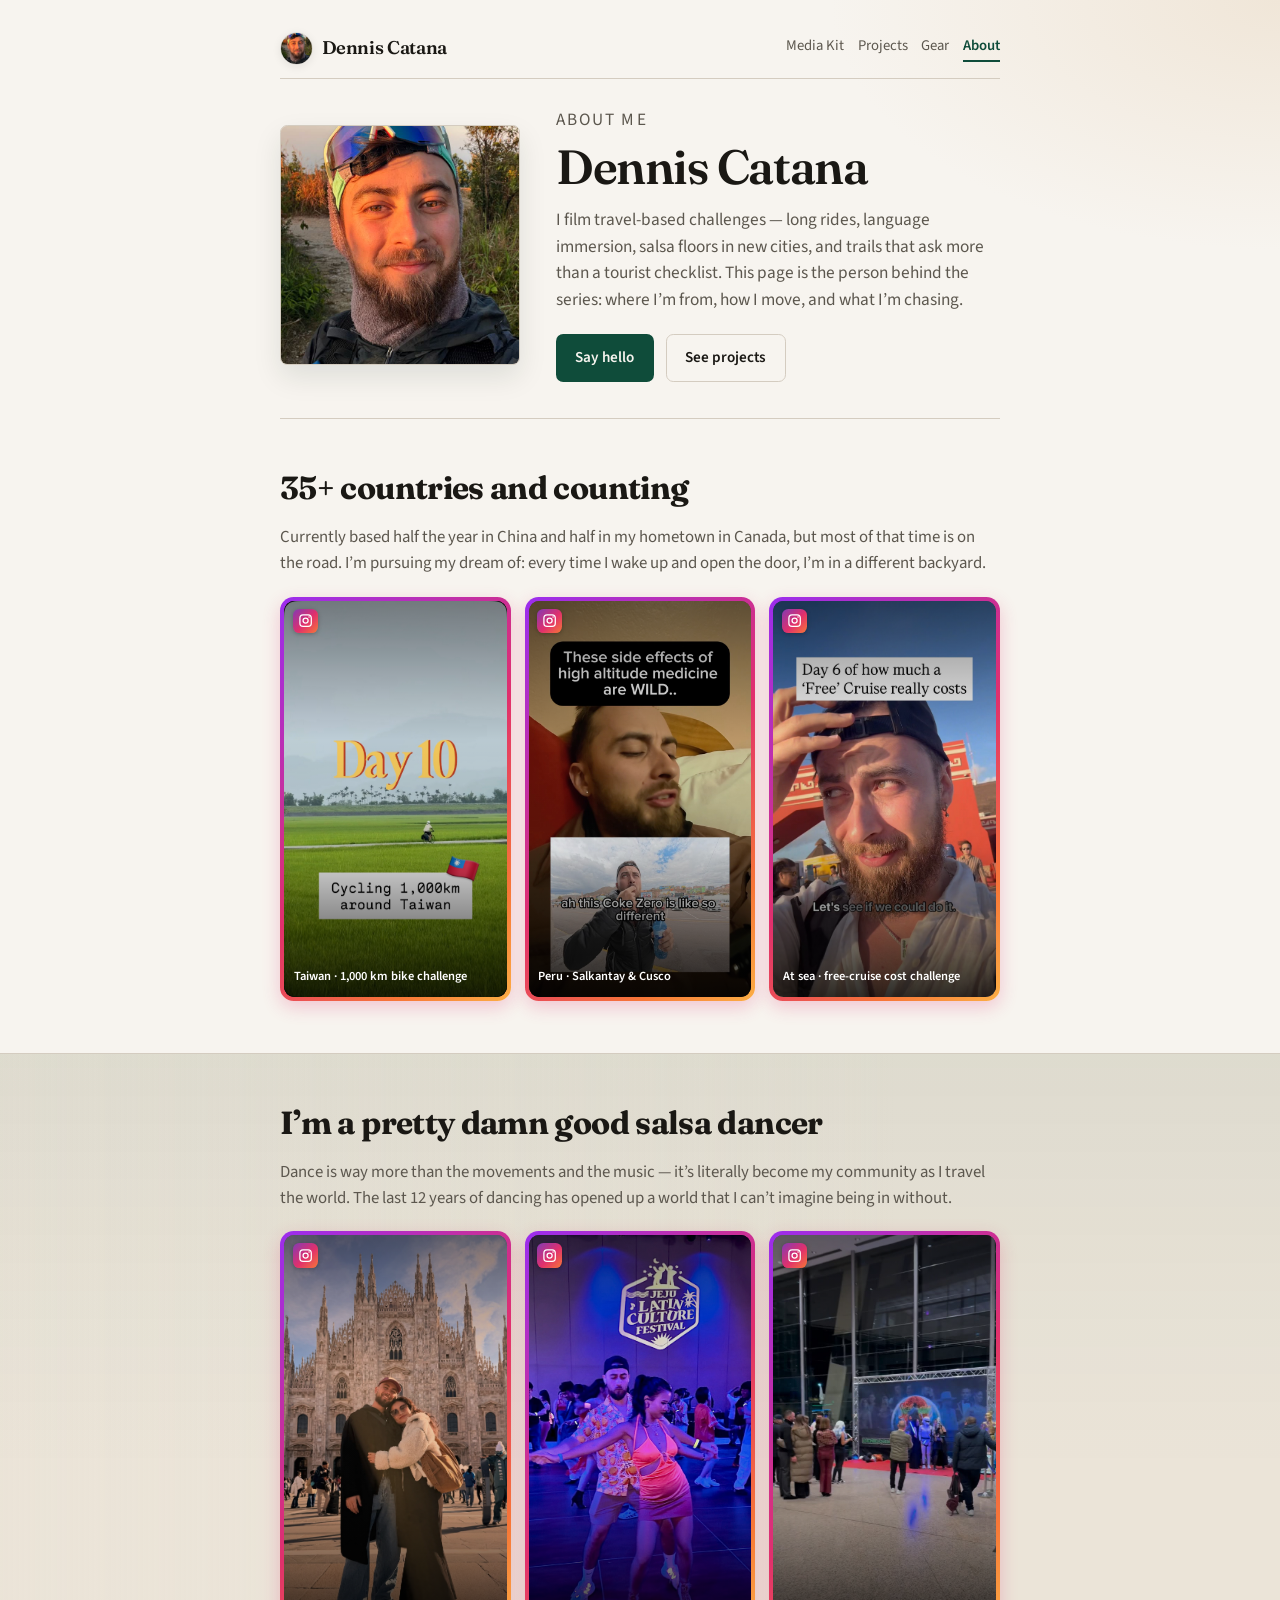
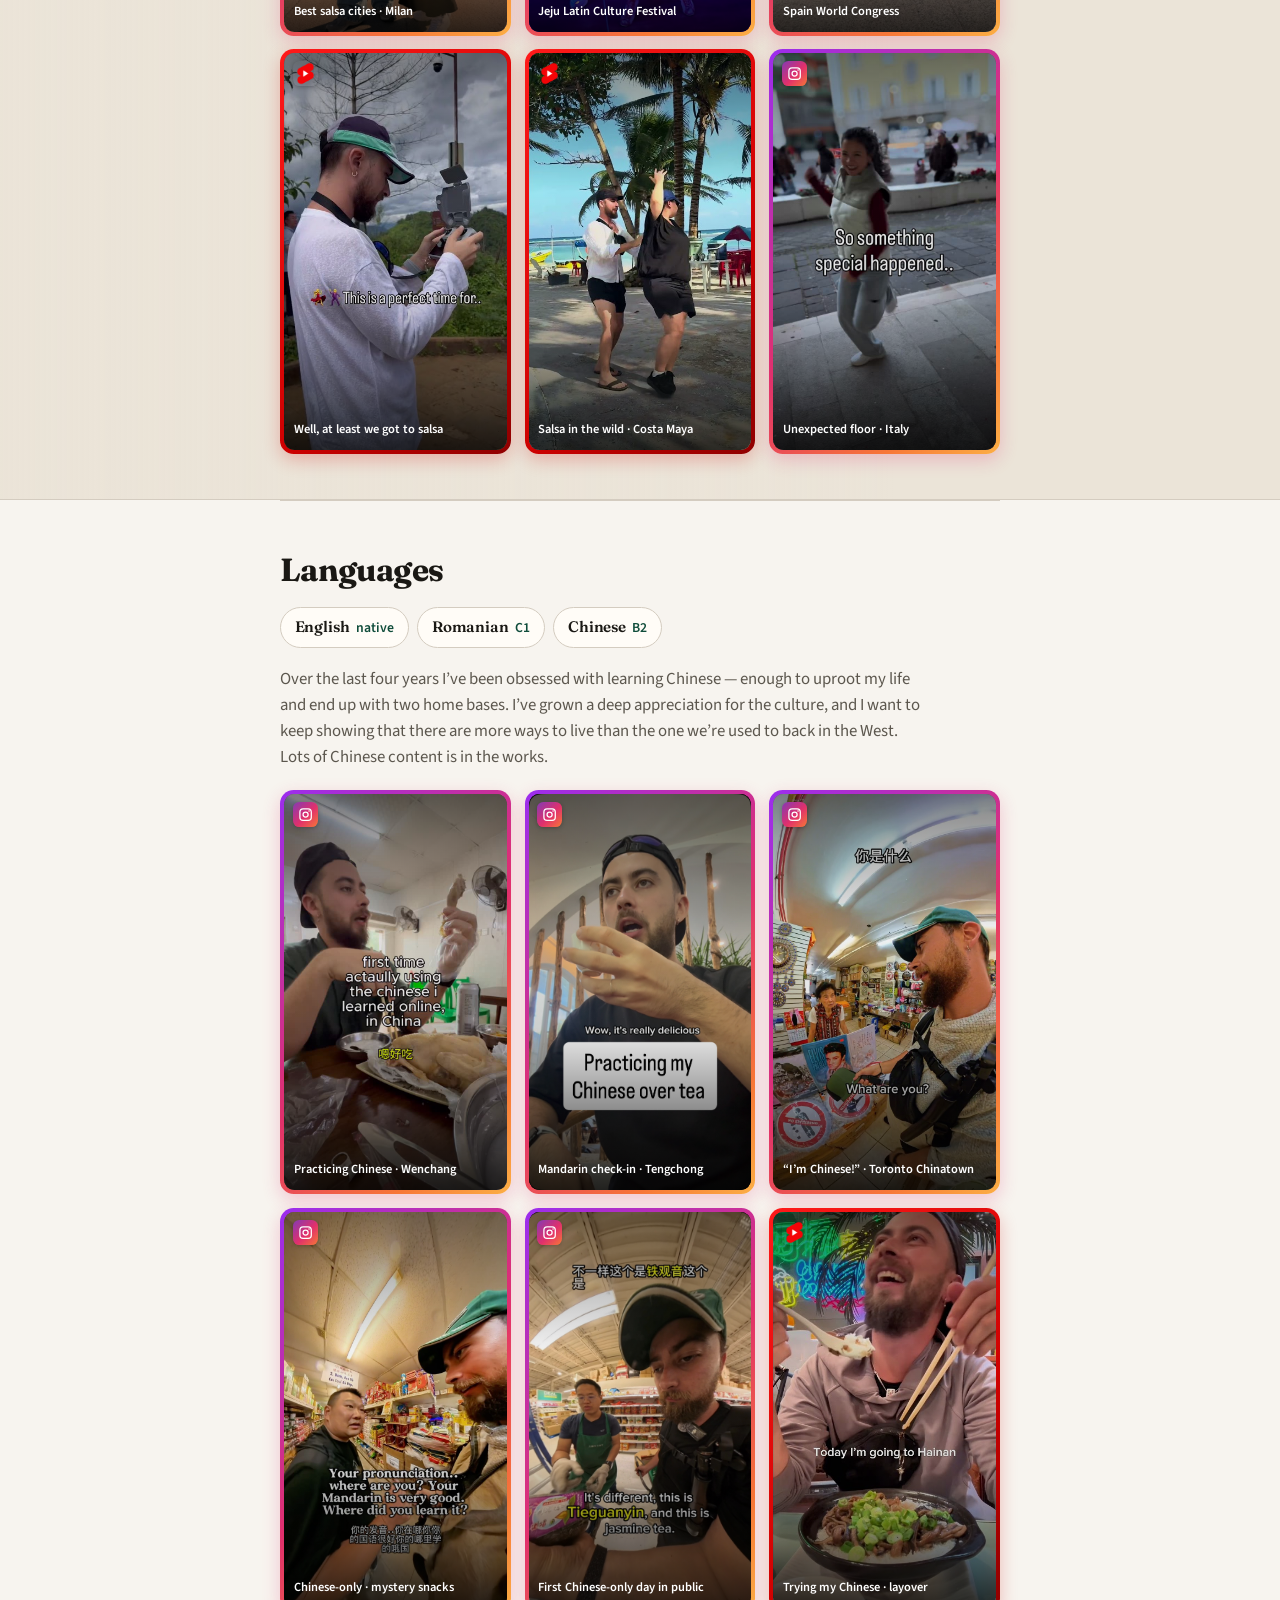
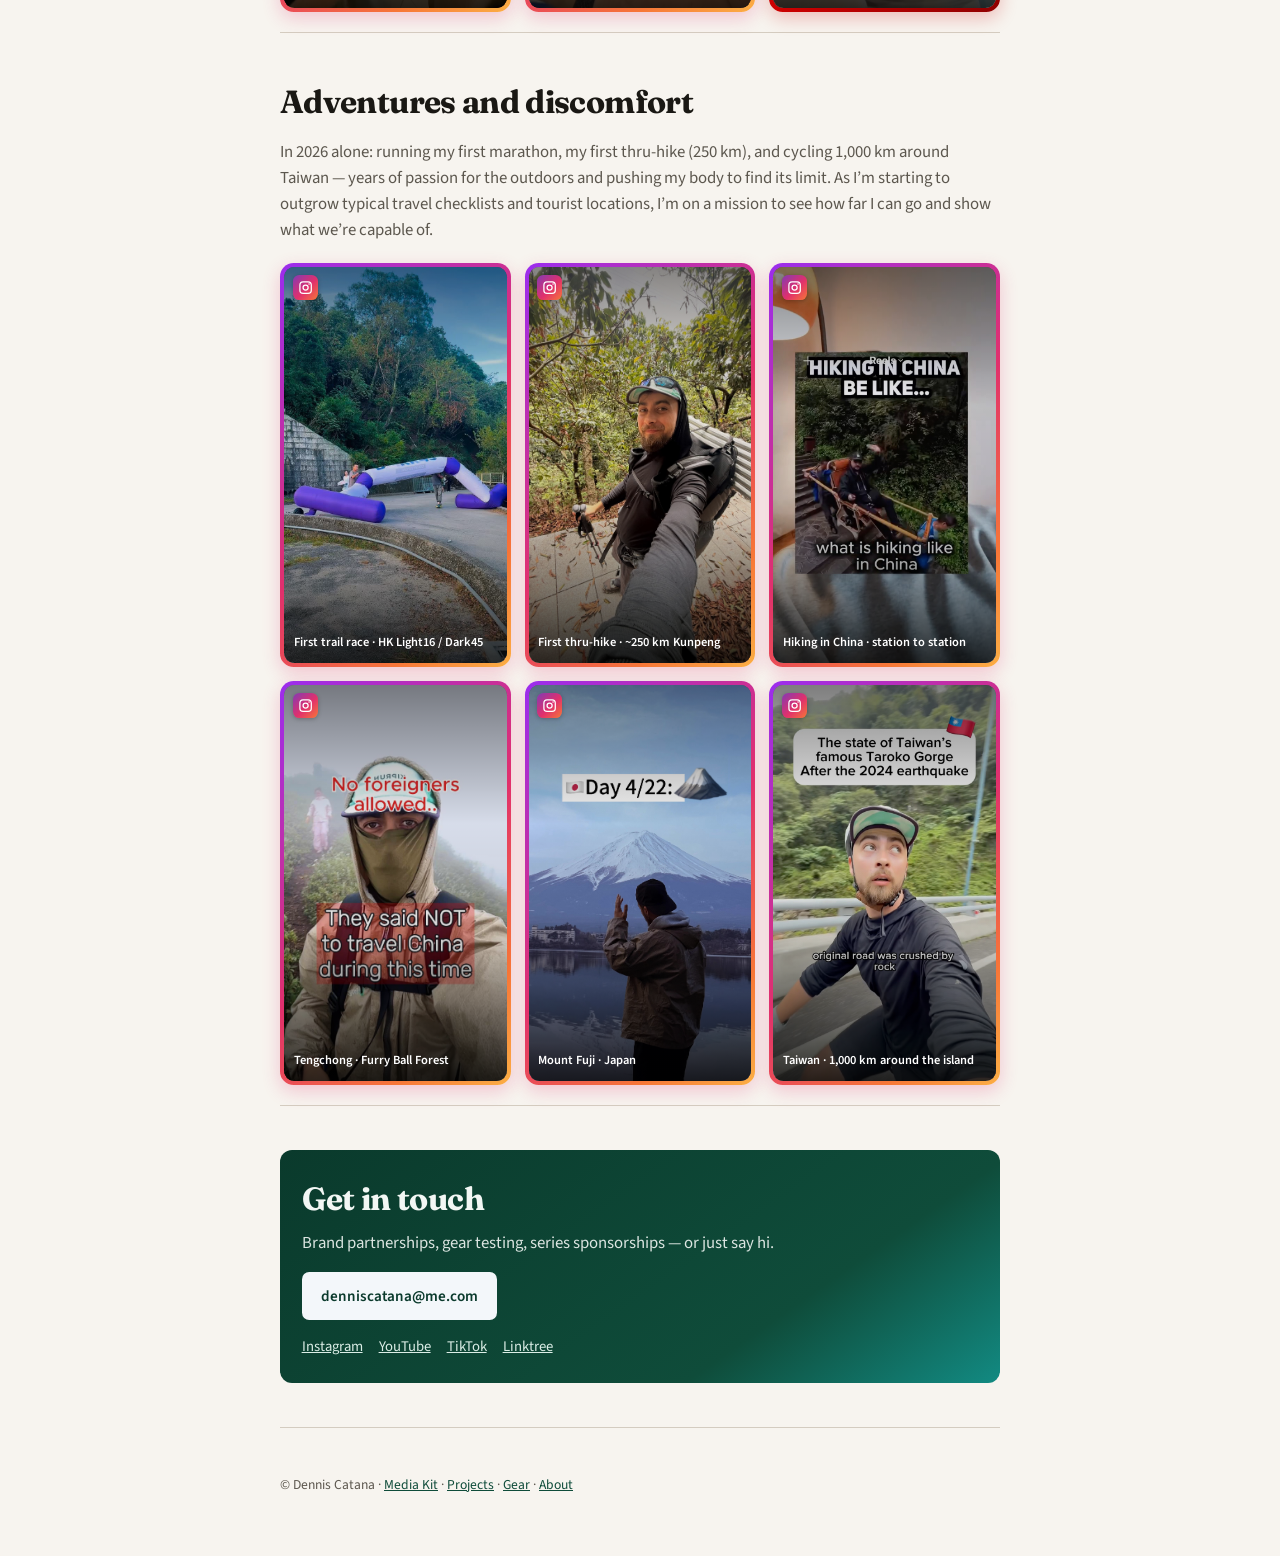
==== commit 82f4cedb: "Add Chinese speaking clips and adventure posts to About Languages section now links six Mandarin pra" ====
--- a/about.html
+++ b/about.html
@@ -291,6 +291,122 @@
           I want to keep showing that there are more ways to live than the one we’re used to back
           in the West. Lots of Chinese content is in the works.
         </p>
+        <div class="about-reel-grid">
+          <a
+            class="phone-card plat-ig about-reel"
+            href="https://www.instagram.com/reel/DTkoybxjoLu/"
+            target="_blank"
+            rel="noopener"
+          >
+            <div class="phone-screen is-tall-screen">
+              <img src="assets/about/zh-wenchang.jpg" alt="Practicing Chinese in Wenchang" loading="lazy" />
+              <div class="phone-screen-scrim"></div>
+              <div class="phone-top-bar is-plat-tl">
+                <span class="plat-logo-badge ig" title="Instagram"
+                  ><svg viewBox="0 0 24 24" aria-hidden="true"><rect x="3" y="3" width="18" height="18" rx="5" fill="none" stroke="currentColor" stroke-width="2"/><circle cx="12" cy="12" r="4" fill="none" stroke="currentColor" stroke-width="2"/><circle cx="17.5" cy="6.5" r="1.2" fill="currentColor"/></svg></span
+                >
+              </div>
+              <div class="phone-bottom-bar">
+                <div class="clip-title" style="color: #fff">Practicing Chinese · Wenchang</div>
+              </div>
+            </div>
+          </a>
+          <a
+            class="phone-card plat-ig about-reel"
+            href="https://www.instagram.com/reel/DRgpcYMEaoQ/"
+            target="_blank"
+            rel="noopener"
+          >
+            <div class="phone-screen is-tall-screen">
+              <img src="assets/about/zh-tengchong-checkin.jpg" alt="Mandarin at Tengchong check-in" loading="lazy" />
+              <div class="phone-screen-scrim"></div>
+              <div class="phone-top-bar is-plat-tl">
+                <span class="plat-logo-badge ig" title="Instagram"
+                  ><svg viewBox="0 0 24 24" aria-hidden="true"><rect x="3" y="3" width="18" height="18" rx="5" fill="none" stroke="currentColor" stroke-width="2"/><circle cx="12" cy="12" r="4" fill="none" stroke="currentColor" stroke-width="2"/><circle cx="17.5" cy="6.5" r="1.2" fill="currentColor"/></svg></span
+                >
+              </div>
+              <div class="phone-bottom-bar">
+                <div class="clip-title" style="color: #fff">Mandarin check-in · Tengchong</div>
+              </div>
+            </div>
+          </a>
+          <a
+            class="phone-card plat-ig about-reel"
+            href="https://www.instagram.com/reel/DCZ3IodRq3B/"
+            target="_blank"
+            rel="noopener"
+          >
+            <div class="phone-screen is-tall-screen">
+              <img src="assets/about/zh-greenhat.jpg" alt="Practicing Mandarin in Toronto Chinatown" loading="lazy" />
+              <div class="phone-screen-scrim"></div>
+              <div class="phone-top-bar is-plat-tl">
+                <span class="plat-logo-badge ig" title="Instagram"
+                  ><svg viewBox="0 0 24 24" aria-hidden="true"><rect x="3" y="3" width="18" height="18" rx="5" fill="none" stroke="currentColor" stroke-width="2"/><circle cx="12" cy="12" r="4" fill="none" stroke="currentColor" stroke-width="2"/><circle cx="17.5" cy="6.5" r="1.2" fill="currentColor"/></svg></span
+                >
+              </div>
+              <div class="phone-bottom-bar">
+                <div class="clip-title" style="color: #fff">“I’m Chinese!” · Toronto Chinatown</div>
+              </div>
+            </div>
+          </a>
+          <a
+            class="phone-card plat-ig about-reel"
+            href="https://www.instagram.com/reel/DCMmjjPRNWN/"
+            target="_blank"
+            rel="noopener"
+          >
+            <div class="phone-screen is-tall-screen">
+              <img src="assets/about/zh-spicy.jpg" alt="Chinese-only snack shopping" loading="lazy" />
+              <div class="phone-screen-scrim"></div>
+              <div class="phone-top-bar is-plat-tl">
+                <span class="plat-logo-badge ig" title="Instagram"
+                  ><svg viewBox="0 0 24 24" aria-hidden="true"><rect x="3" y="3" width="18" height="18" rx="5" fill="none" stroke="currentColor" stroke-width="2"/><circle cx="12" cy="12" r="4" fill="none" stroke="currentColor" stroke-width="2"/><circle cx="17.5" cy="6.5" r="1.2" fill="currentColor"/></svg></span
+                >
+              </div>
+              <div class="phone-bottom-bar">
+                <div class="clip-title" style="color: #fff">Chinese-only · mystery snacks</div>
+              </div>
+            </div>
+          </a>
+          <a
+            class="phone-card plat-ig about-reel"
+            href="https://www.instagram.com/reel/C9v-72_gkhh/"
+            target="_blank"
+            rel="noopener"
+          >
+            <div class="phone-screen is-tall-screen">
+              <img src="assets/about/zh-first-public.jpg" alt="First time speaking only Chinese in public" loading="lazy" />
+              <div class="phone-screen-scrim"></div>
+              <div class="phone-top-bar is-plat-tl">
+                <span class="plat-logo-badge ig" title="Instagram"
+                  ><svg viewBox="0 0 24 24" aria-hidden="true"><rect x="3" y="3" width="18" height="18" rx="5" fill="none" stroke="currentColor" stroke-width="2"/><circle cx="12" cy="12" r="4" fill="none" stroke="currentColor" stroke-width="2"/><circle cx="17.5" cy="6.5" r="1.2" fill="currentColor"/></svg></span
+                >
+              </div>
+              <div class="phone-bottom-bar">
+                <div class="clip-title" style="color: #fff">First Chinese-only day in public</div>
+              </div>
+            </div>
+          </a>
+          <a
+            class="phone-card plat-youtube about-reel"
+            href="https://www.youtube.com/watch?v=zEATFtiAjD4"
+            target="_blank"
+            rel="noopener"
+          >
+            <div class="phone-screen is-tall-screen">
+              <img src="assets/about/zh-layover.jpg" alt="Trying Chinese on a layover" loading="lazy" />
+              <div class="phone-screen-scrim"></div>
+              <div class="phone-top-bar is-plat-tl">
+                <span class="plat-logo-badge youtube-shorts" title="YouTube Shorts"
+                  ><img class="plat-logo-img" src="assets/youtube-shorts-icon.png" alt="" width="24" height="24"
+                /></span>
+              </div>
+              <div class="phone-bottom-bar">
+                <div class="clip-title" style="color: #fff">Trying my Chinese · layover</div>
+              </div>
+            </div>
+          </a>
+        </div>
       </section>
 
       <section id="adventure" class="about-section">
@@ -304,6 +420,25 @@
         <div class="about-reel-grid">
           <a
             class="phone-card plat-ig about-reel"
+            href="https://www.instagram.com/reel/DPqnNa-D56v/"
+            target="_blank"
+            rel="noopener"
+          >
+            <div class="phone-screen is-tall-screen">
+              <img src="assets/about/adv-hk-trail.jpg" alt="Hong Kong Light16 trail race" loading="lazy" />
+              <div class="phone-screen-scrim"></div>
+              <div class="phone-top-bar is-plat-tl">
+                <span class="plat-logo-badge ig" title="Instagram"
+                  ><svg viewBox="0 0 24 24" aria-hidden="true"><rect x="3" y="3" width="18" height="18" rx="5" fill="none" stroke="currentColor" stroke-width="2"/><circle cx="12" cy="12" r="4" fill="none" stroke="currentColor" stroke-width="2"/><circle cx="17.5" cy="6.5" r="1.2" fill="currentColor"/></svg></span
+                >
+              </div>
+              <div class="phone-bottom-bar">
+                <div class="clip-title" style="color: #fff">First trail race · HK Light16 / Dark45</div>
+              </div>
+            </div>
+          </a>
+          <a
+            class="phone-card plat-ig about-reel"
             href="https://www.instagram.com/p/DW4D0SaD7mV/"
             target="_blank"
             rel="noopener"
@@ -323,12 +458,69 @@
           </a>
           <a
             class="phone-card plat-ig about-reel"
+            href="https://www.instagram.com/reel/DSmvN7-Di_8/"
+            target="_blank"
+            rel="noopener"
+          >
+            <div class="phone-screen is-tall-screen">
+              <img src="assets/about/adv-hiking-china.jpg" alt="What is hiking like in China series" loading="lazy" />
+              <div class="phone-screen-scrim"></div>
+              <div class="phone-top-bar is-plat-tl">
+                <span class="plat-logo-badge ig" title="Instagram"
+                  ><svg viewBox="0 0 24 24" aria-hidden="true"><rect x="3" y="3" width="18" height="18" rx="5" fill="none" stroke="currentColor" stroke-width="2"/><circle cx="12" cy="12" r="4" fill="none" stroke="currentColor" stroke-width="2"/><circle cx="17.5" cy="6.5" r="1.2" fill="currentColor"/></svg></span
+                >
+              </div>
+              <div class="phone-bottom-bar">
+                <div class="clip-title" style="color: #fff">Hiking in China · station to station</div>
+              </div>
+            </div>
+          </a>
+          <a
+            class="phone-card plat-ig about-reel"
+            href="https://www.instagram.com/reel/DSUQ4FjD4WU/"
+            target="_blank"
+            rel="noopener"
+          >
+            <div class="phone-screen is-tall-screen">
+              <img src="assets/about/adv-tengchong-moss.jpg" alt="Tengchong Furry Ball Forest hike" loading="lazy" />
+              <div class="phone-screen-scrim"></div>
+              <div class="phone-top-bar is-plat-tl">
+                <span class="plat-logo-badge ig" title="Instagram"
+                  ><svg viewBox="0 0 24 24" aria-hidden="true"><rect x="3" y="3" width="18" height="18" rx="5" fill="none" stroke="currentColor" stroke-width="2"/><circle cx="12" cy="12" r="4" fill="none" stroke="currentColor" stroke-width="2"/><circle cx="17.5" cy="6.5" r="1.2" fill="currentColor"/></svg></span
+                >
+              </div>
+              <div class="phone-bottom-bar">
+                <div class="clip-title" style="color: #fff">Tengchong · Furry Ball Forest</div>
+              </div>
+            </div>
+          </a>
+          <a
+            class="phone-card plat-ig about-reel"
+            href="https://www.instagram.com/reel/DJ7F2nauOQg/"
+            target="_blank"
+            rel="noopener"
+          >
+            <div class="phone-screen is-tall-screen">
+              <img src="assets/about/adv-fuji.jpg" alt="Mount Fuji Japan" loading="lazy" />
+              <div class="phone-screen-scrim"></div>
+              <div class="phone-top-bar is-plat-tl">
+                <span class="plat-logo-badge ig" title="Instagram"
+                  ><svg viewBox="0 0 24 24" aria-hidden="true"><rect x="3" y="3" width="18" height="18" rx="5" fill="none" stroke="currentColor" stroke-width="2"/><circle cx="12" cy="12" r="4" fill="none" stroke="currentColor" stroke-width="2"/><circle cx="17.5" cy="6.5" r="1.2" fill="currentColor"/></svg></span
+                >
+              </div>
+              <div class="phone-bottom-bar">
+                <div class="clip-title" style="color: #fff">Mount Fuji · Japan</div>
+              </div>
+            </div>
+          </a>
+          <a
+            class="phone-card plat-ig about-reel"
             href="https://www.instagram.com/reel/DaZS0GGIxkK/"
             target="_blank"
             rel="noopener"
           >
             <div class="phone-screen is-tall-screen">
-              <img src="assets/about/adventure-taroko.jpg" alt="Taroko Gorge Taiwan" loading="lazy" />
+              <img src="assets/about/adventure-taroko.jpg" alt="Taiwan cycling challenge" loading="lazy" />
               <div class="phone-screen-scrim"></div>
               <div class="phone-top-bar is-plat-tl">
                 <span class="plat-logo-badge ig" title="Instagram"
@@ -337,20 +529,6 @@
               </div>
               <div class="phone-bottom-bar">
                 <div class="clip-title" style="color: #fff">Taiwan · 1,000 km around the island</div>
-              </div>
-            </div>
-          </a>
-          <a class="phone-card plat-ig about-reel" href="projects.html">
-            <div class="phone-screen is-tall-screen">
-              <img src="assets/about/adventure-china.jpg" alt="Trail day in China" loading="lazy" />
-              <div class="phone-screen-scrim"></div>
-              <div class="phone-top-bar is-plat-tl">
-                <span class="plat-logo-badge ig" title="Instagram"
-                  ><svg viewBox="0 0 24 24" aria-hidden="true"><rect x="3" y="3" width="18" height="18" rx="5" fill="none" stroke="currentColor" stroke-width="2"/><circle cx="12" cy="12" r="4" fill="none" stroke="currentColor" stroke-width="2"/><circle cx="17.5" cy="6.5" r="1.2" fill="currentColor"/></svg></span
-                >
-              </div>
-              <div class="phone-bottom-bar">
-                <div class="clip-title" style="color: #fff">Outdoors · pushing for the limit</div>
               </div>
             </div>
           </a>
--- a/styles.css
+++ b/styles.css
@@ -4305,13 +4305,15 @@
 
 .about-me__portrait {
   width: 100%;
-  aspect-ratio: 1;
-  border-radius: 50%;
-  object-fit: cover;
-  object-position: center 20%;
-  border: 3px solid rgba(15, 76, 58, 0.18);
-  box-shadow: 0 16px 36px rgba(12, 40, 28, 0.12);
+  height: auto;
+  aspect-ratio: auto;
+  border-radius: 0.45rem;
+  object-fit: contain;
+  object-position: center;
+  border: 1px solid var(--line);
+  box-shadow: 0 12px 28px rgba(12, 40, 28, 0.1);
   background: var(--bg-deep);
+  display: block;
 }
 
 .about-me__copy .eyebrow {
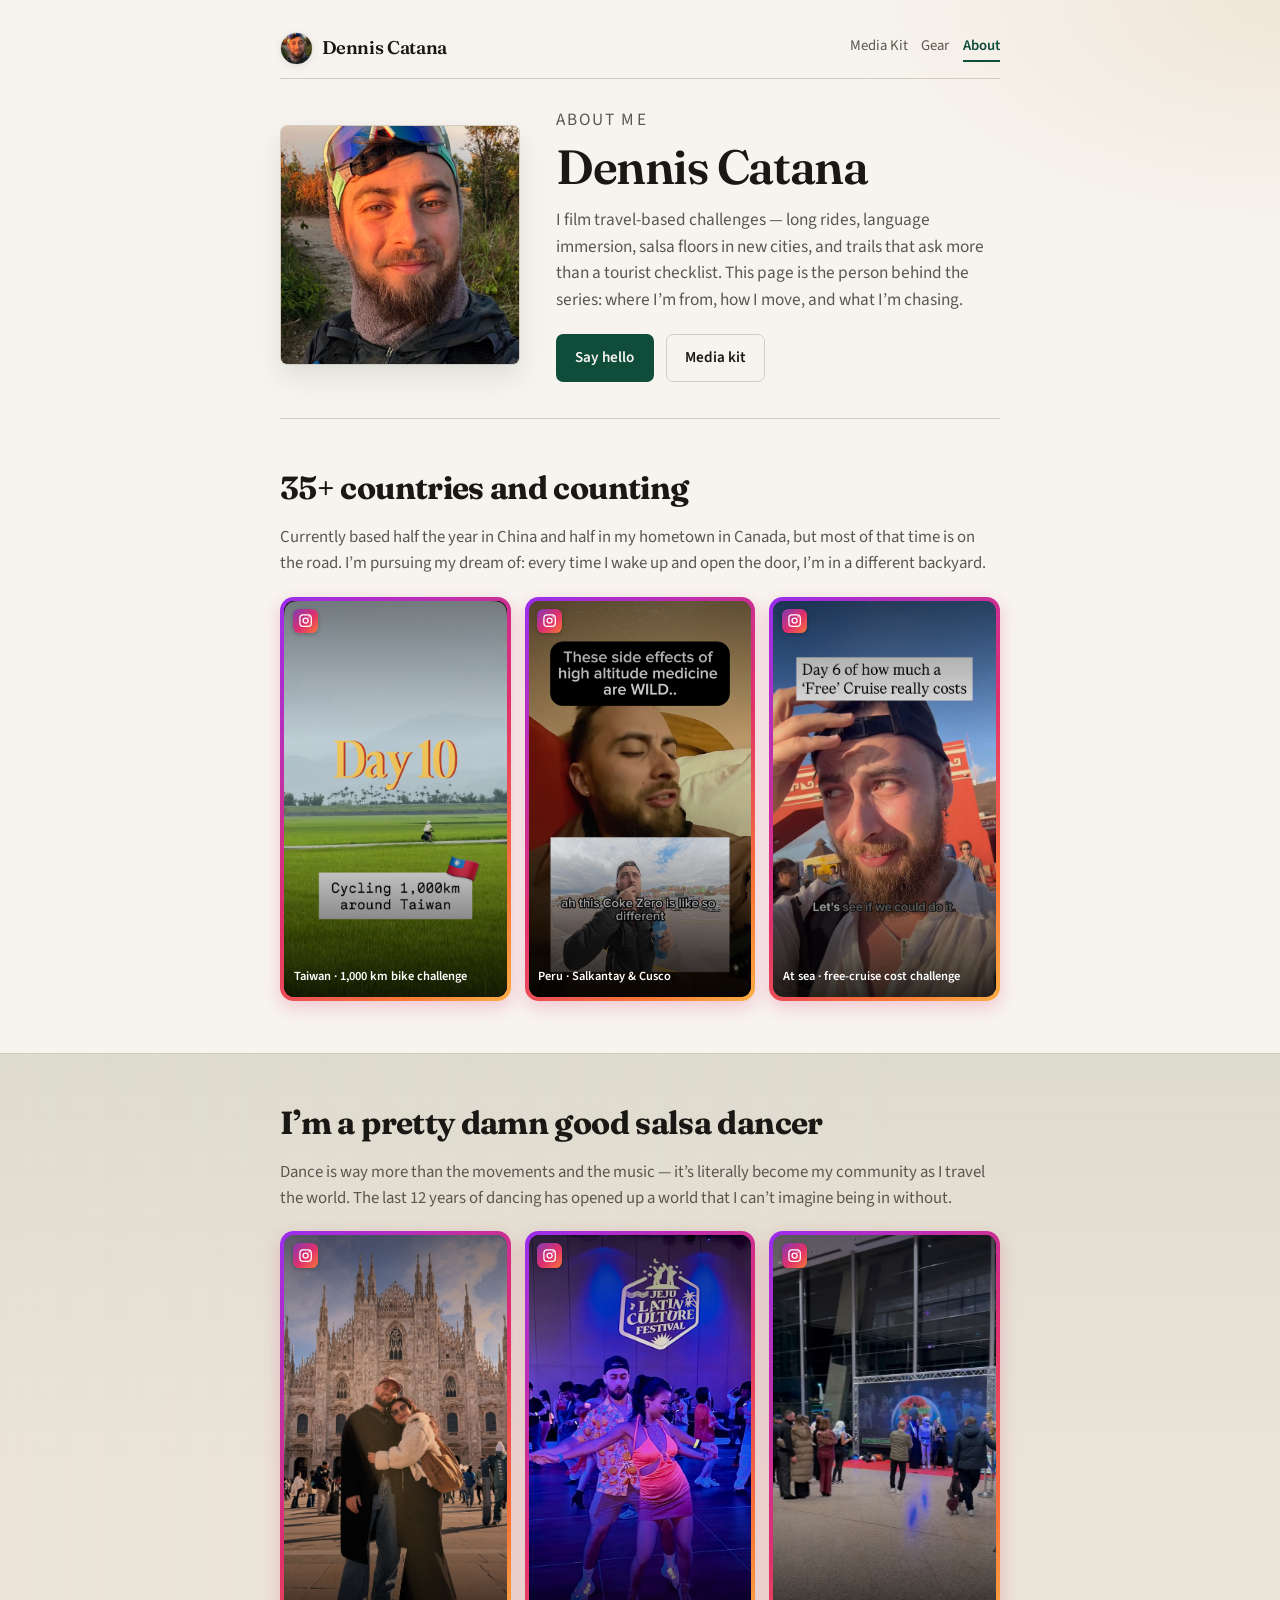
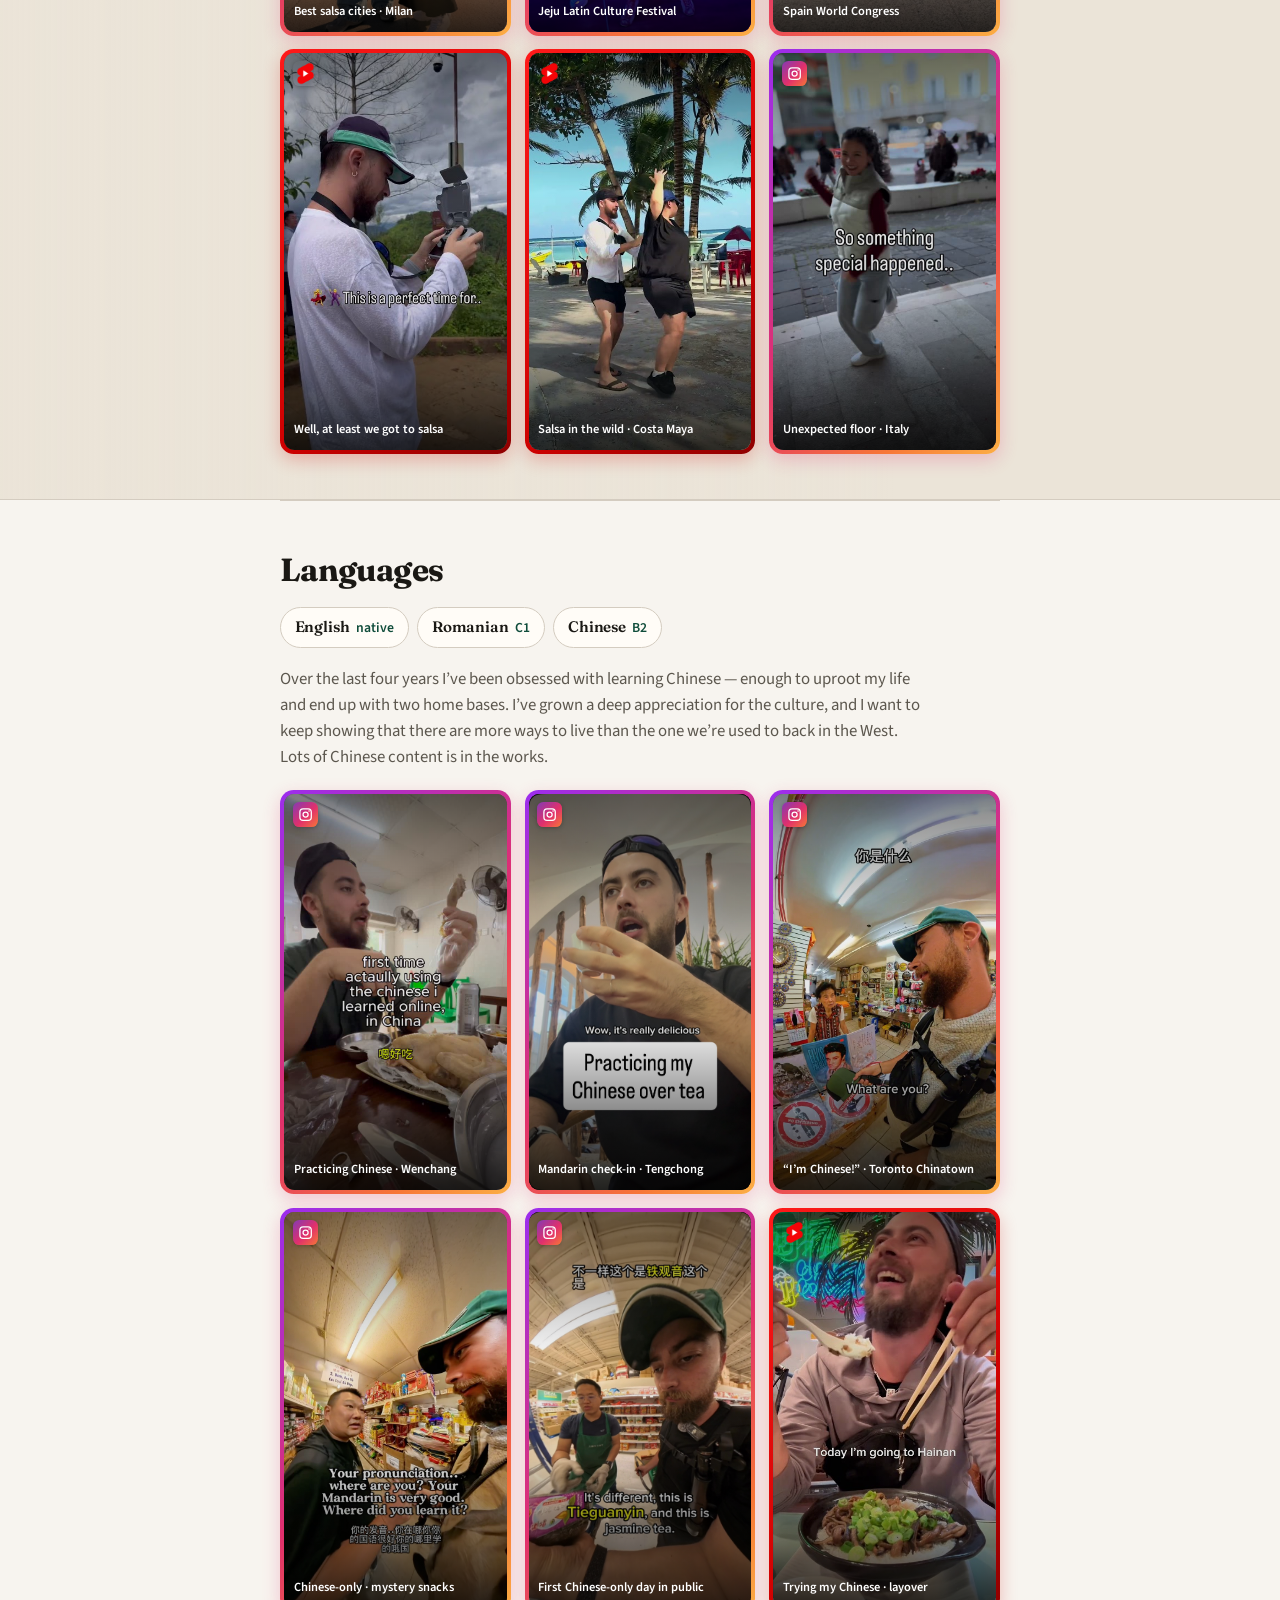
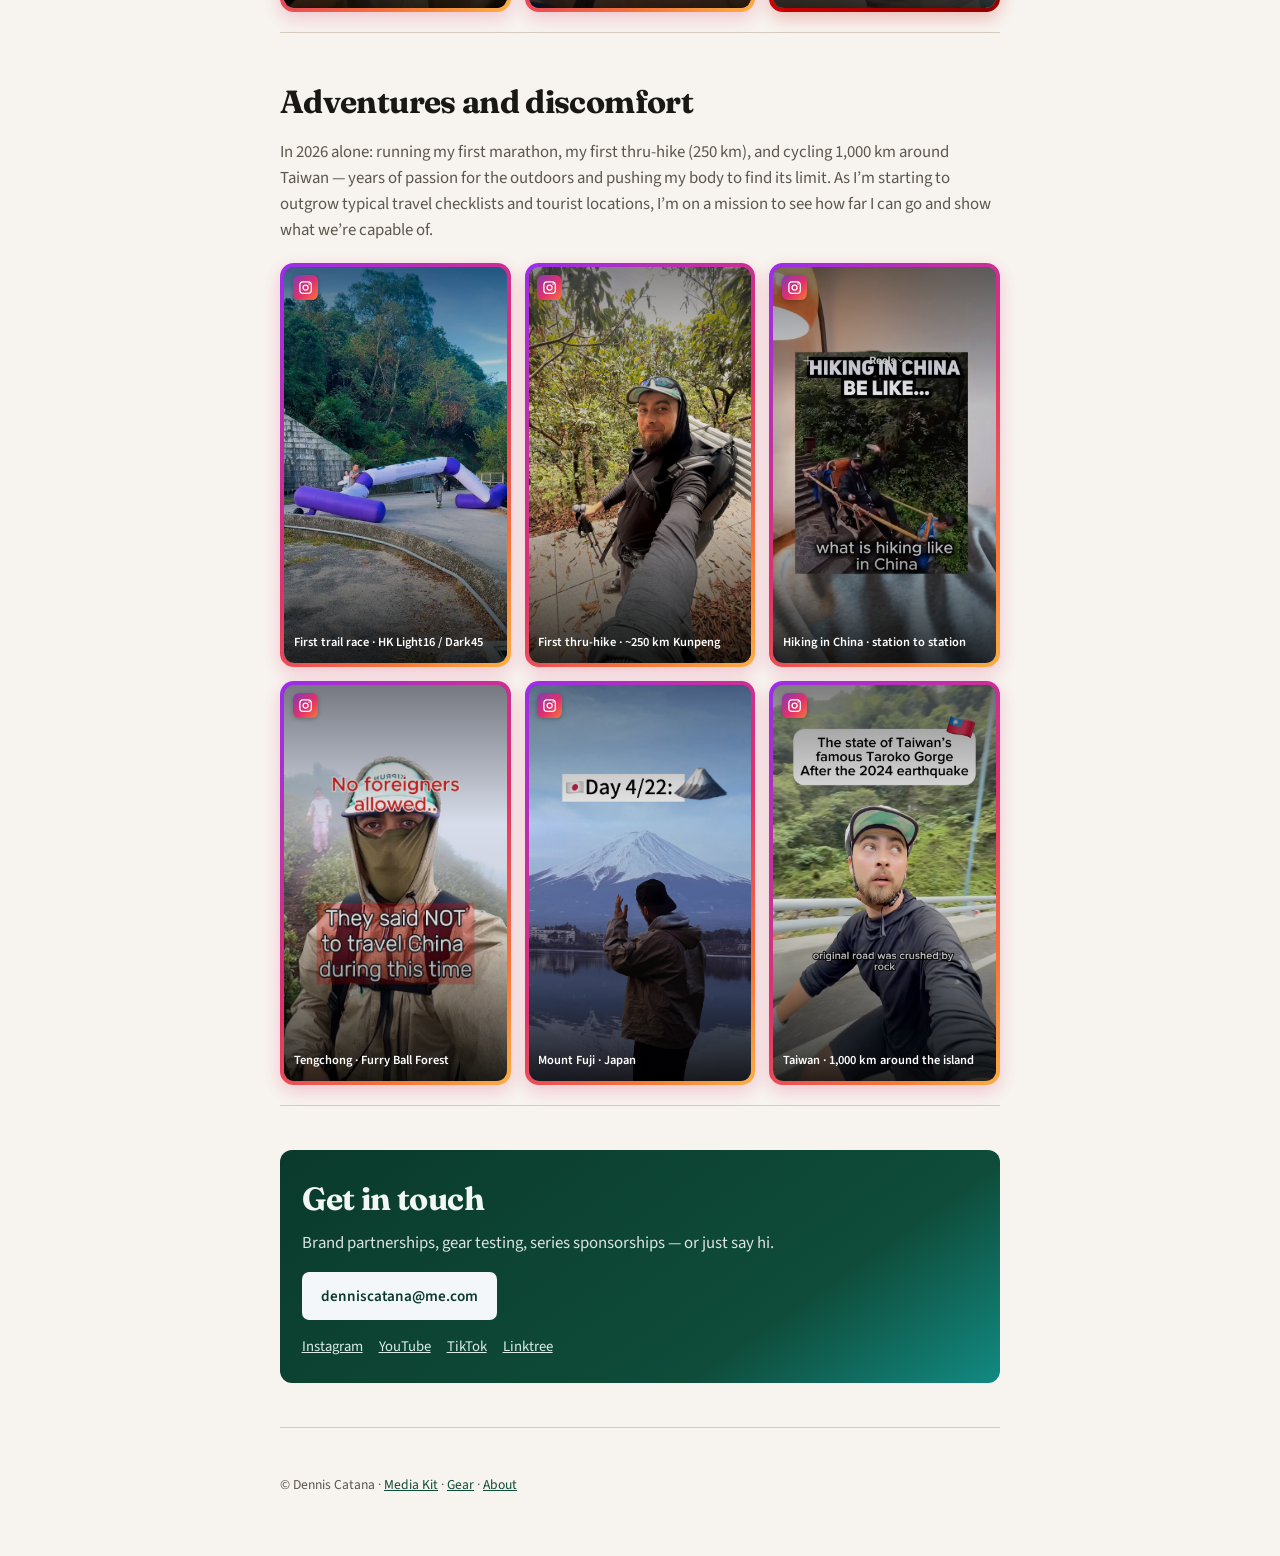
==== commit a9cc762f: "Hide Projects page from nav and site links Remove Projects from navigation, footers, and CTAs. Redir" ====
--- a/about.html
+++ b/about.html
@@ -46,7 +46,6 @@
       </button>
       <nav id="site-nav" class="nav no-print" aria-label="Primary">
         <a href="index.html">Media Kit</a>
-        <a href="projects.html">Projects</a>
         <a href="gear.html">Gear</a>
         <a class="active" href="about.html">About</a>
       </nav>
@@ -73,7 +72,7 @@
           </p>
           <div class="cta-row no-print">
             <a class="btn btn-primary" href="#contact">Say hello</a>
-            <a class="btn btn-ghost" href="projects.html">See projects</a>
+            <a class="btn btn-ghost" href="index.html">Media kit</a>
           </div>
         </div>
       </section>
@@ -105,10 +104,7 @@
               </div>
             </div>
           </a>
-          <a
-            class="phone-card plat-ig about-reel"
-            href="projects.html"
-          >
+          <div class="phone-card plat-ig about-reel">
             <div class="phone-screen is-tall-screen">
               <img src="assets/about/travel-peru.jpg" alt="Peru trek landscape" loading="lazy" />
               <div class="phone-screen-scrim"></div>
@@ -121,11 +117,8 @@
                 <div class="clip-title" style="color: #fff">Peru · Salkantay &amp; Cusco</div>
               </div>
             </div>
-          </a>
-          <a
-            class="phone-card plat-ig about-reel"
-            href="projects.html"
-          >
+          </div>
+          <div class="phone-card plat-ig about-reel">
             <div class="phone-screen is-tall-screen">
               <img src="assets/about/travel-cruise.jpg" alt="Cruise travel still" loading="lazy" />
               <div class="phone-screen-scrim"></div>
@@ -138,7 +131,7 @@
                 <div class="clip-title" style="color: #fff">At sea · free-cruise cost challenge</div>
               </div>
             </div>
-          </a>
+          </div>
         </div>
       </section>
 
@@ -554,7 +547,6 @@
       <p>
         © Dennis Catana ·
         <a href="index.html">Media Kit</a> ·
-        <a href="projects.html">Projects</a> ·
         <a href="gear.html">Gear</a> ·
         <a href="about.html">About</a>
       </p>
--- a/styles.css
+++ b/styles.css
@@ -3590,7 +3590,7 @@
   }
 }
 
-/* Gear Page Styles */
+/* Gear Page Styles — kit cards → expand (RockPorch-inspired, owned surface) */
 .gear-toolbar {
   display: flex;
   flex-wrap: wrap;
@@ -3604,10 +3604,11 @@
   padding: 0.85rem 1rem;
 }
 
-.gear-filters {
-  display: flex;
-  flex-wrap: wrap;
-  gap: 0.45rem;
+.gear-toolbar-hint {
+  margin: 0;
+  font-size: 0.9rem;
+  color: var(--muted);
+  max-width: 36rem;
 }
 
 .filter-btn {
@@ -3629,28 +3630,332 @@
   border-color: var(--accent);
 }
 
-.gear-grid {
+.gear-mount {
+  margin-bottom: 1rem;
+}
+
+.gear-kit-grid {
   display: grid;
-  grid-template-columns: repeat(auto-fill, minmax(310px, 1fr));
-  gap: 1rem;
-}
-
-.gear-card {
+  grid-template-columns: repeat(2, minmax(0, 1fr));
+  gap: 1.1rem;
+}
+
+@media (max-width: 720px) {
+  .gear-kit-grid {
+    grid-template-columns: 1fr;
+  }
+}
+
+.gear-kit-card {
+  display: flex;
+  flex-direction: column;
+  padding: 0;
+  border: 1px solid var(--line);
+  border-radius: 0.9rem;
+  overflow: hidden;
+  background: var(--card);
+  cursor: pointer;
+  text-align: left;
+  font: inherit;
+  color: inherit;
+  transition: transform 0.18s ease, box-shadow 0.18s ease, border-color 0.18s ease;
+}
+
+.gear-kit-card:hover {
+  transform: translateY(-2px);
+  border-color: color-mix(in srgb, var(--accent) 35%, var(--line));
+  box-shadow: 0 10px 28px rgba(26, 24, 20, 0.08);
+}
+
+.gear-kit-card:focus-visible {
+  outline: 2px solid var(--accent);
+  outline-offset: 3px;
+}
+
+.gear-kit-card-hero {
+  position: relative;
+  min-height: 9.5rem;
+  padding: 1.35rem 1.2rem 2.4rem;
+  display: flex;
+  align-items: flex-end;
+  justify-content: center;
+  color: #f7f4ef;
+}
+
+.gear-kit-card.tone-camera .gear-kit-card-hero {
+  background:
+    linear-gradient(160deg, rgba(15, 76, 58, 0.88), rgba(26, 24, 20, 0.72)),
+    radial-gradient(circle at 20% 20%, #7eb8a4, transparent 55%),
+    #1a4034;
+}
+
+.gear-kit-card.tone-trail .gear-kit-card-hero {
+  background:
+    linear-gradient(160deg, rgba(92, 70, 40, 0.9), rgba(26, 24, 20, 0.7)),
+    radial-gradient(circle at 80% 10%, #c4a574, transparent 50%),
+    #4a3a28;
+}
+
+.gear-kit-card.tone-bike .gear-kit-card-hero {
+  background:
+    linear-gradient(160deg, rgba(30, 58, 95, 0.9), rgba(26, 24, 20, 0.72)),
+    radial-gradient(circle at 30% 80%, #6b8cae, transparent 55%),
+    #1e3550;
+}
+
+.gear-kit-card.tone-apparel .gear-kit-card-hero {
+  background:
+    linear-gradient(160deg, rgba(120, 50, 45, 0.88), rgba(26, 24, 20, 0.7)),
+    radial-gradient(circle at 70% 30%, #d4a090, transparent 50%),
+    #5c2e2a;
+}
+
+.gear-kit-card.tone-travel .gear-kit-card-hero {
+  background:
+    linear-gradient(160deg, rgba(45, 70, 100, 0.9), rgba(26, 24, 20, 0.7)),
+    radial-gradient(circle at 15% 60%, #8aa8c8, transparent 55%),
+    #2a4060;
+}
+
+.gear-kit-card.tone-other .gear-kit-card-hero {
+  background:
+    linear-gradient(160deg, rgba(70, 70, 65, 0.9), rgba(26, 24, 20, 0.75)),
+    #3a3834;
+}
+
+.gear-kit-card-title {
+  font-family: var(--font-display);
+  font-size: clamp(1.25rem, 2.8vw, 1.55rem);
+  font-weight: 600;
+  letter-spacing: -0.02em;
+  text-align: center;
+  text-shadow: 0 1px 10px rgba(0, 0, 0, 0.35);
+}
+
+.gear-kit-count {
+  position: absolute;
+  left: 50%;
+  bottom: 0.75rem;
+  transform: translateX(-50%);
+  background: color-mix(in srgb, #c45c26 92%, #fff);
+  color: #fff;
+  font-size: 0.72rem;
+  font-weight: 700;
+  letter-spacing: 0.04em;
+  text-transform: uppercase;
+  padding: 0.28rem 0.7rem;
+  border-radius: 999px;
+  white-space: nowrap;
+}
+
+.gear-kit-card-peek {
+  display: flex;
+  align-items: center;
+  gap: 0.45rem;
+  padding: 0.7rem 0.85rem;
+  background: var(--card);
+  border-top: 1px solid var(--line);
+  min-height: 3.1rem;
+}
+
+.gear-peek-chip {
+  display: inline-flex;
+  align-items: center;
+  justify-content: center;
+  min-width: 2.35rem;
+  height: 2.35rem;
+  padding: 0 0.45rem;
+  border-radius: 0.45rem;
+  background: var(--bg-deep);
+  border: 1px solid var(--line);
+  font-size: 0.72rem;
+  font-weight: 700;
+  color: var(--ink);
+  max-width: 4.5rem;
+  overflow: hidden;
+  text-overflow: ellipsis;
+  white-space: nowrap;
+}
+
+.gear-peek-empty {
+  font-size: 0.82rem;
+  color: var(--muted);
+}
+
+.gear-kit-open-label {
+  margin-left: auto;
+  font-size: 0.78rem;
+  font-weight: 700;
+  color: var(--accent);
+  white-space: nowrap;
+}
+
+.gear-kit {
   background: var(--card);
   border: 1px solid var(--line);
-  border-radius: 0.75rem;
-  padding: 1.15rem;
-  display: flex;
-  flex-direction: column;
-  justify-content: space-between;
-  gap: 0.8rem;
-}
-
-.gear-card-top {
-  display: flex;
+  border-radius: 0.9rem;
+  padding: 1.25rem 1.15rem 1.4rem;
+  animation: gearKitIn 0.28s ease;
+}
+
+@keyframes gearKitIn {
+  from {
+    opacity: 0;
+    transform: translateY(6px);
+  }
+  to {
+    opacity: 1;
+    transform: none;
+  }
+}
+
+.gear-kit-header {
+  display: flex;
+  flex-wrap: wrap;
   align-items: flex-start;
   justify-content: space-between;
-  gap: 0.5rem;
+  gap: 0.85rem;
+  margin-bottom: 1.15rem;
+}
+
+.gear-kit-title {
+  font-family: var(--font-display);
+  font-size: clamp(1.55rem, 3.5vw, 2rem);
+  margin: 0.15rem 0 0.35rem;
+  letter-spacing: -0.02em;
+}
+
+.gear-kit-blurb {
+  margin: 0;
+  color: var(--muted);
+  max-width: 40rem;
+  font-size: 0.98rem;
+}
+
+.gear-kit-footer {
+  display: flex;
+  justify-content: center;
+  margin-top: 1.35rem;
+  padding-top: 0.85rem;
+  border-top: 1px solid var(--line);
+}
+
+.gear-item-grid {
+  display: grid;
+  grid-template-columns: repeat(auto-fill, minmax(240px, 1fr));
+  gap: 1rem;
+}
+
+.gear-item-card {
+  display: flex;
+  flex-direction: column;
+  background: #fff;
+  border: 1px solid var(--line);
+  border-radius: 0.75rem;
+  overflow: hidden;
+  transition: border-color 0.15s ease;
+}
+
+.gear-item-card:hover {
+  border-color: color-mix(in srgb, var(--accent) 30%, var(--line));
+}
+
+.gear-item-visual {
+  position: relative;
+  aspect-ratio: 1.05 / 1;
+  background:
+    radial-gradient(circle at 30% 25%, #f0ebe3, transparent 55%),
+    var(--bg-deep);
+  display: flex;
+  align-items: center;
+  justify-content: center;
+}
+
+.gear-item-visual img {
+  width: 100%;
+  height: 100%;
+  object-fit: contain;
+  padding: 0.85rem;
+  background: #fff;
+}
+
+.gear-item-mono {
+  font-family: var(--font-display);
+  font-size: 3rem;
+  font-weight: 600;
+  color: color-mix(in srgb, var(--accent) 55%, var(--muted));
+  opacity: 0.85;
+}
+
+.gear-item-visual .gear-badge {
+  position: absolute;
+  top: 0.55rem;
+  left: 0.55rem;
+}
+
+.gear-item-body {
+  display: flex;
+  flex-direction: column;
+  gap: 0.35rem;
+  padding: 0.85rem 0.9rem 1rem;
+  flex: 1;
+}
+
+.gear-item-brand {
+  margin: 0;
+  font-size: 0.78rem;
+  font-weight: 700;
+  letter-spacing: 0.04em;
+  text-transform: uppercase;
+  color: #c45c26;
+}
+
+.gear-item-name {
+  margin: 0;
+  font-size: 1.05rem;
+  line-height: 1.25;
+  font-family: var(--font-display);
+  font-weight: 600;
+}
+
+.gear-item-used,
+.gear-item-why,
+.gear-item-how,
+.gear-item-exact {
+  margin: 0;
+  font-size: 0.86rem;
+  color: var(--muted);
+  line-height: 1.4;
+}
+
+.gear-item-used span,
+.gear-item-why strong,
+.gear-item-how strong,
+.gear-item-exact strong {
+  display: block;
+  font-size: 0.72rem;
+  text-transform: uppercase;
+  letter-spacing: 0.06em;
+  color: var(--ink);
+  margin-bottom: 0.1rem;
+}
+
+.gear-item-cta {
+  margin-top: auto;
+  padding-top: 0.55rem;
+}
+
+.gear-item-shop {
+  width: 100%;
+  justify-content: center;
+  text-align: center;
+}
+
+.gear-item-no-link {
+  display: block;
+  font-size: 0.8rem;
+  font-style: italic;
+  color: var(--muted);
 }
 
 .gear-badge {
@@ -3683,34 +3988,16 @@
   color: #3730a3;
 }
 
-.gear-result-count {
-  margin: 0 0 0.85rem;
-  font-size: 0.92rem;
-  color: var(--muted);
-}
-
 .gear-aff-note {
-  display: inline-block;
-  margin-top: 0.45rem;
+  margin: 0.15rem 0 0;
   font-size: 0.75rem;
   color: var(--muted);
 }
 
 .gear-empty {
-  grid-column: 1 / -1;
   text-align: center;
   color: var(--muted);
   padding: 2rem 1rem;
-}
-
-.gear-meta-line {
-  font-size: 0.83rem;
-  color: var(--muted);
-  border-top: 1px solid var(--line);
-  padding-top: 0.65rem;
-  display: flex;
-  flex-direction: column;
-  gap: 0.45rem;
 }
 
 .no-print {
